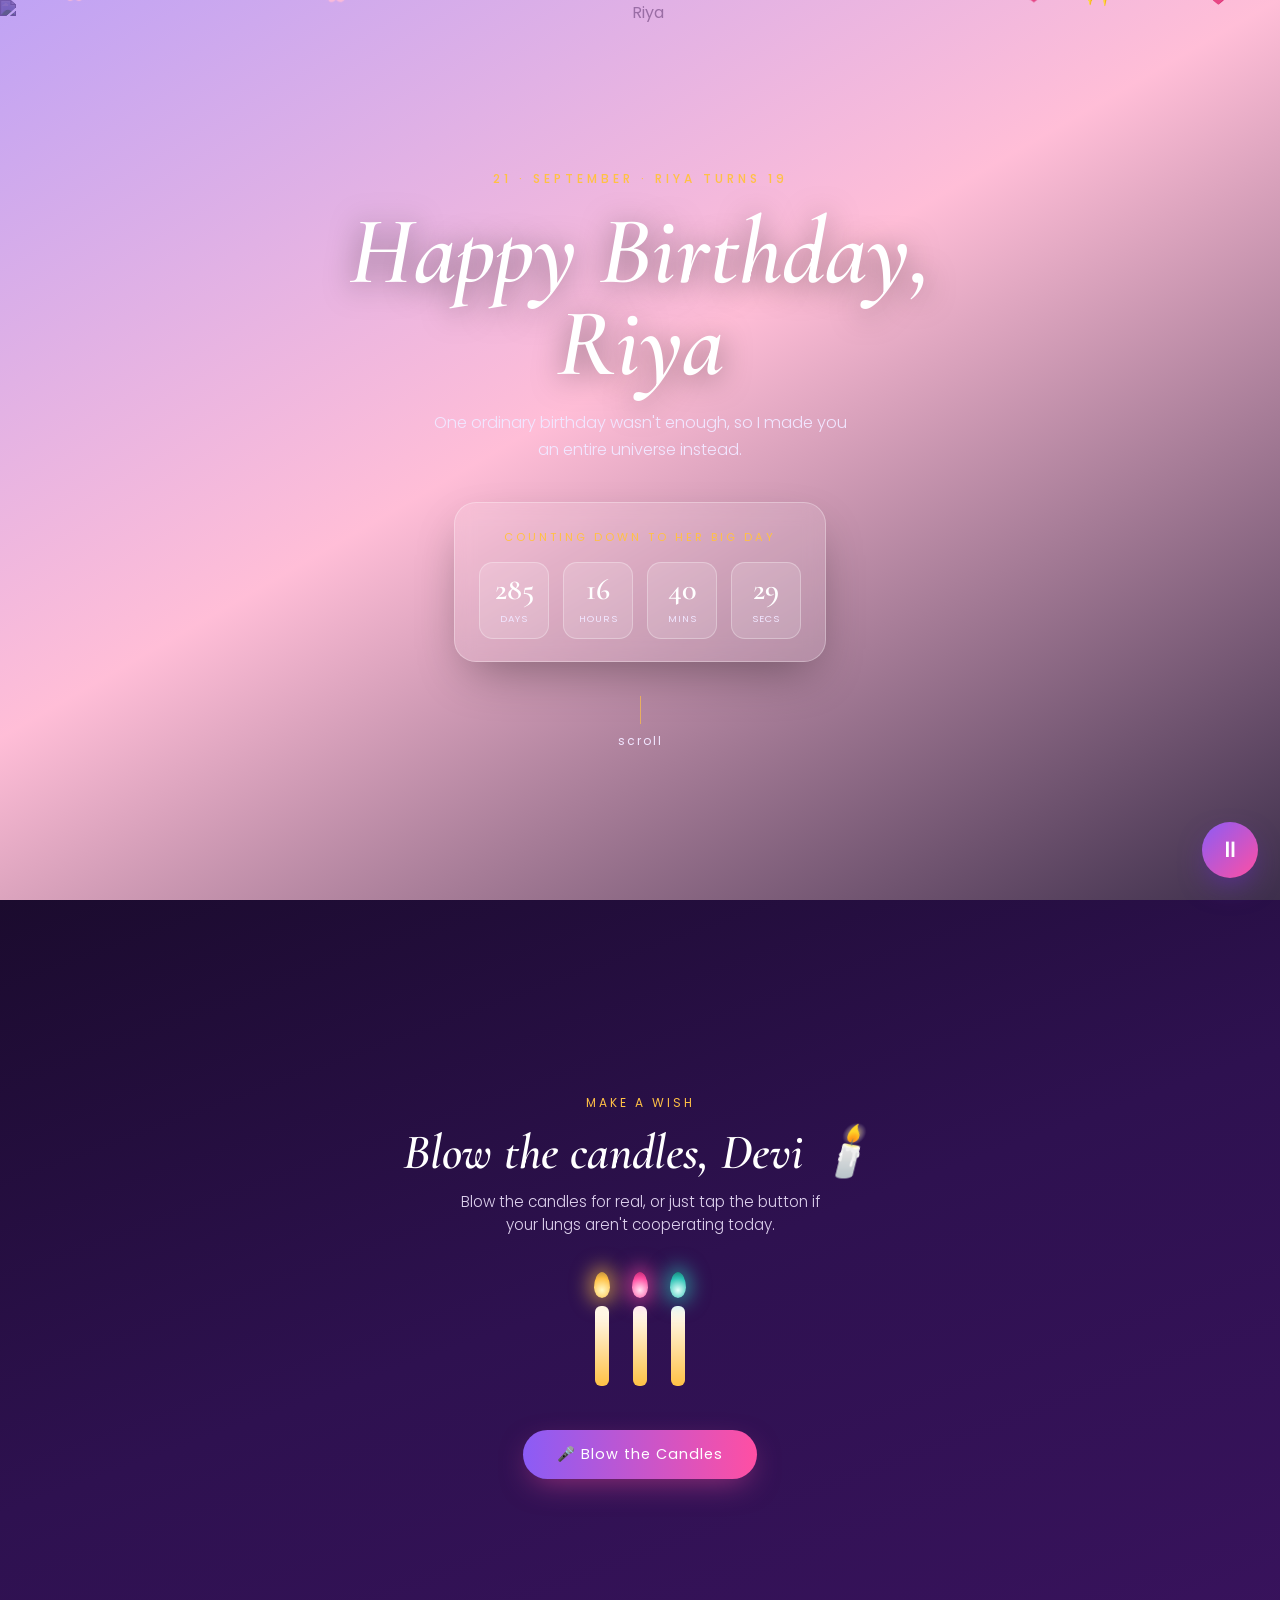
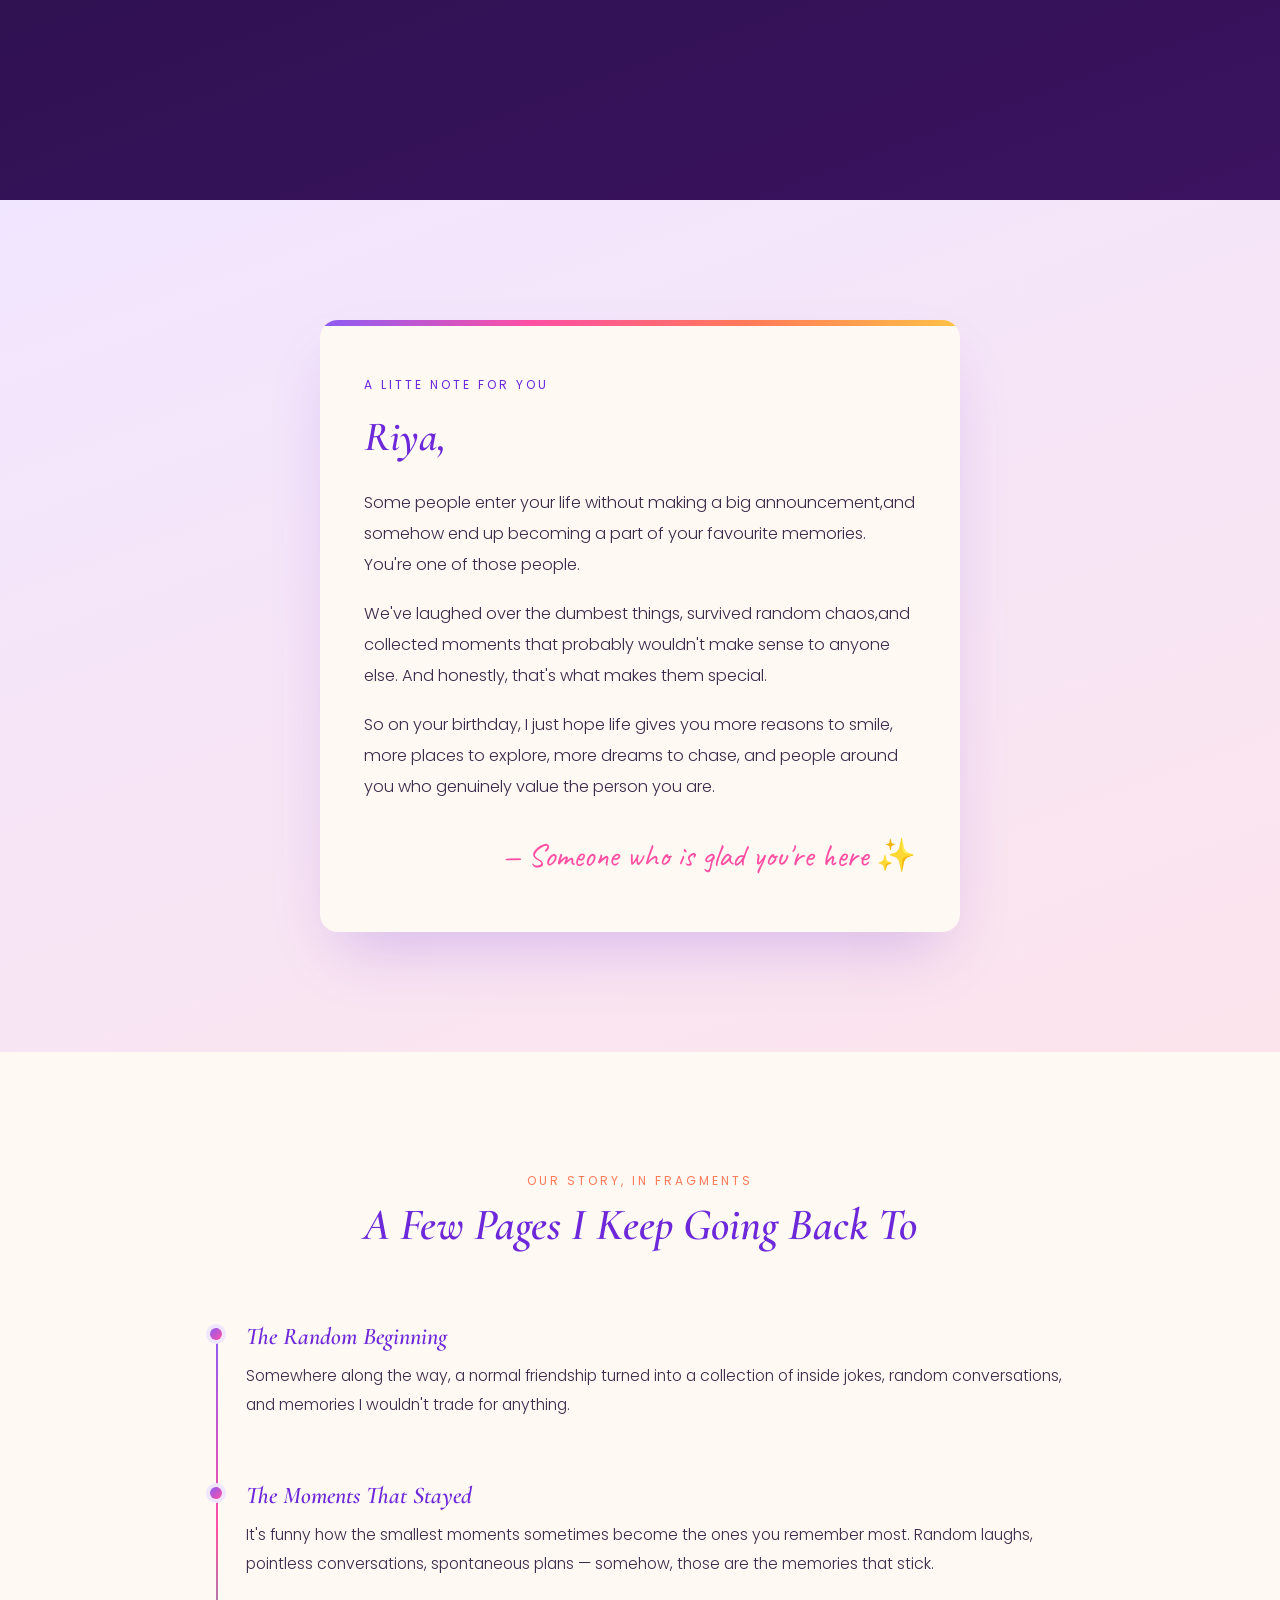
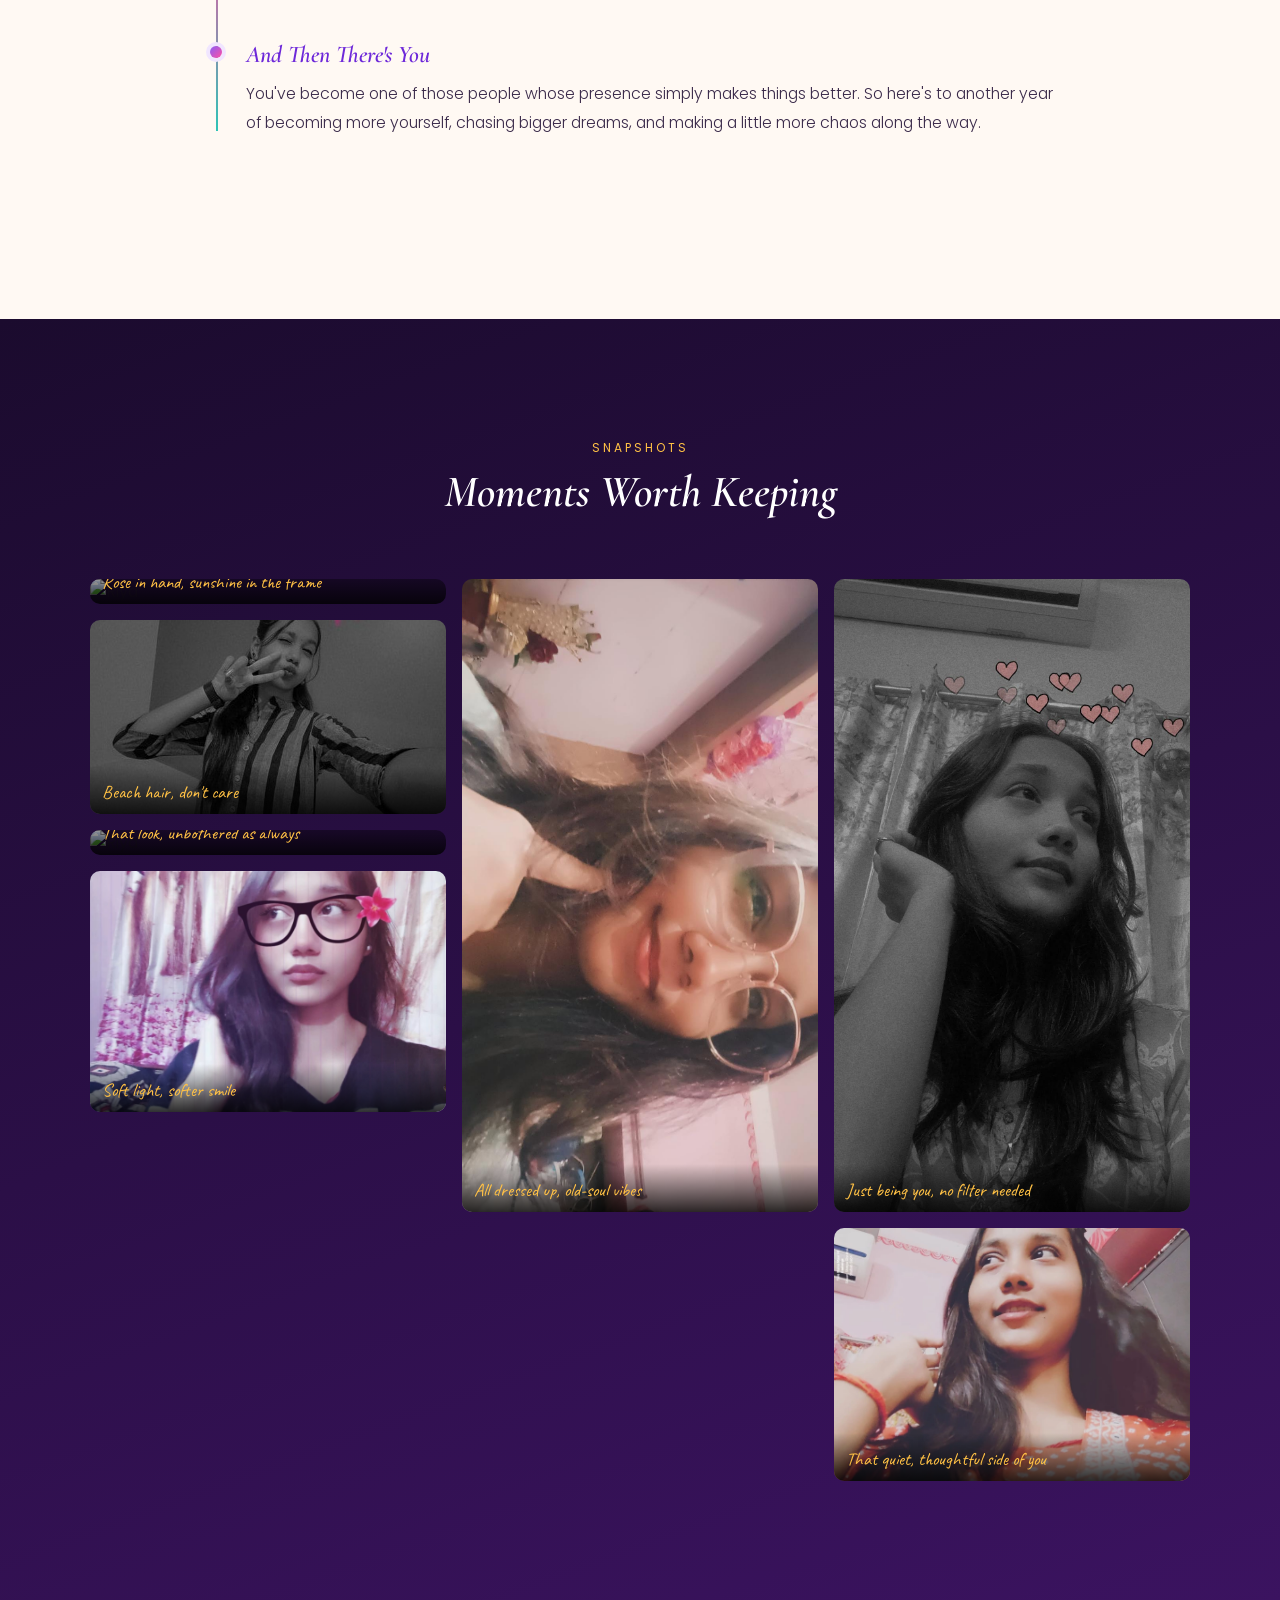
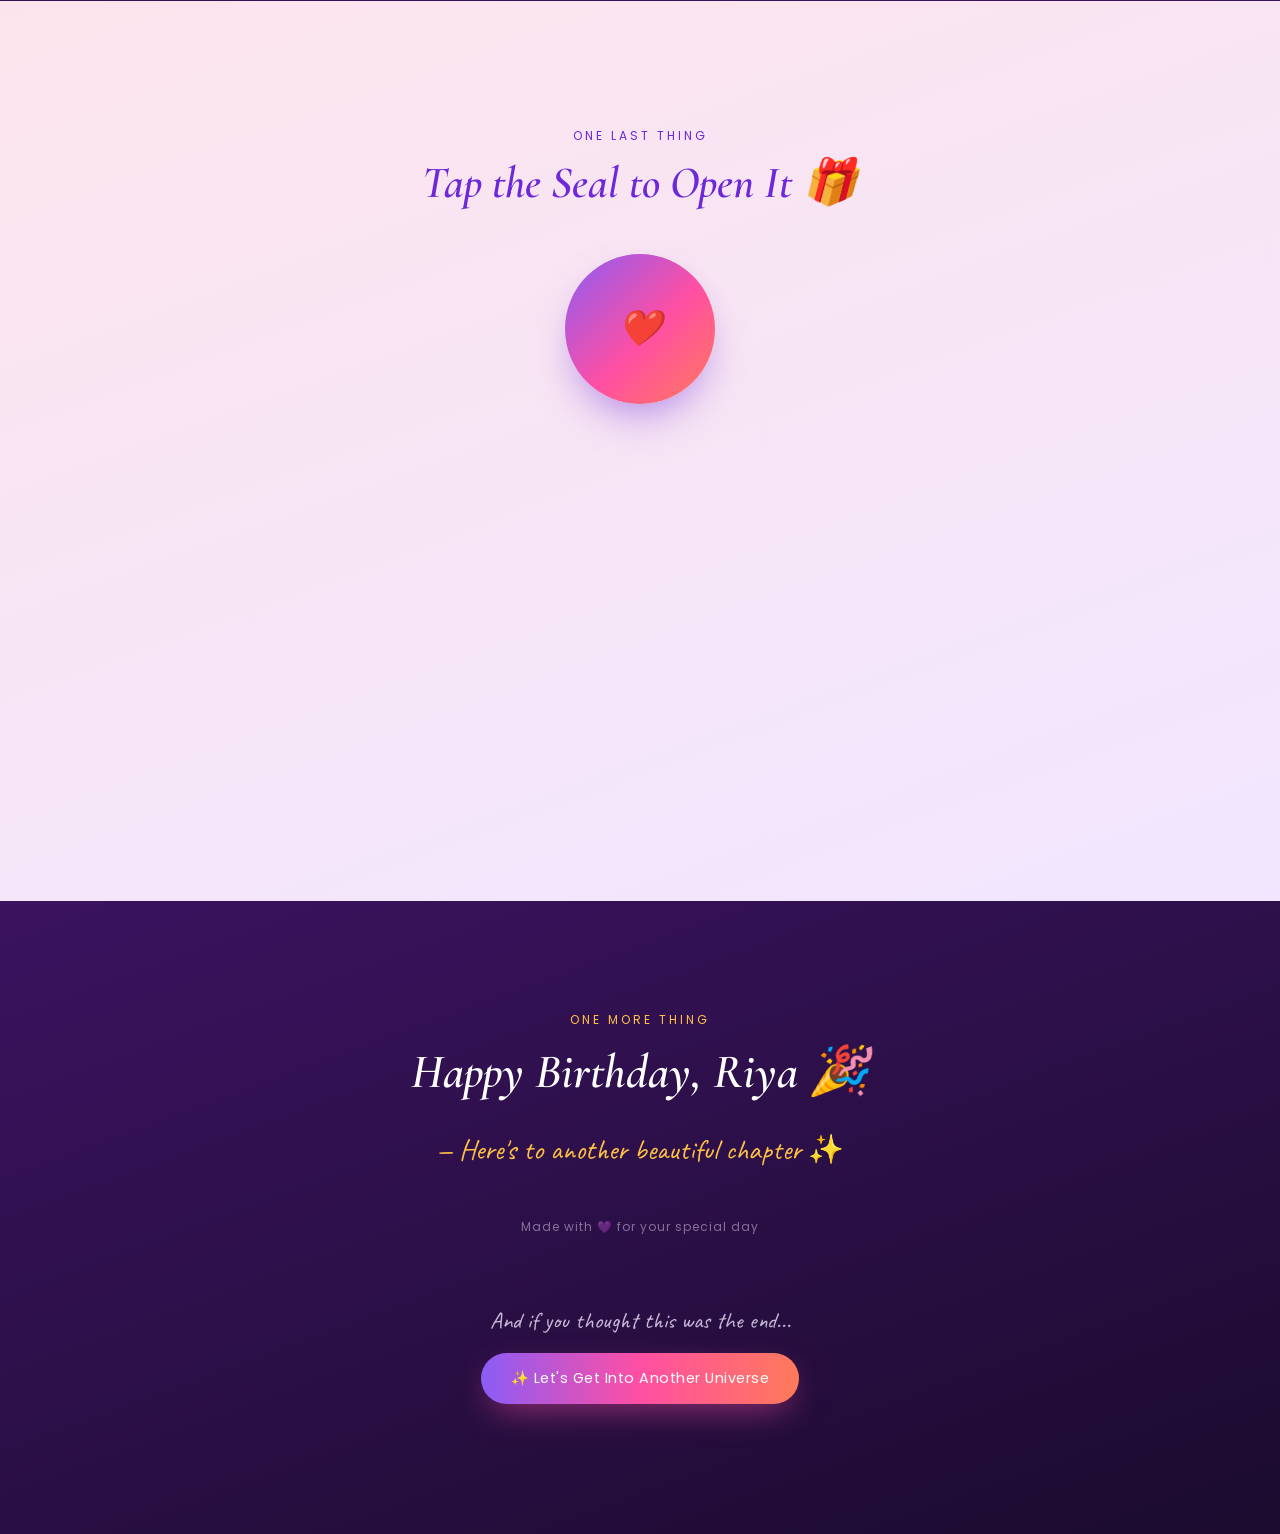
==== index.html @ 801958ef "Add files via upload" ====
<!DOCTYPE html>
<html lang="en">
<head>
<meta charset="UTF-8">
<meta name="viewport" content="width=device-width, initial-scale=1.0">
<title>A little Universe 🕊️</title>
<link rel="preconnect" href="https://fonts.googleapis.com">
<link href="https://fonts.googleapis.com/css2?family=Cormorant+Garamond:ital,wght@0,400;0,600;1,500&family=Caveat:wght@500;600;700&family=Poppins:wght@300;400;500;600&display=swap" rel="stylesheet">
<style>
  :root{
    --night:#1B0B2E;
    --night2:#2E1150;
    --violet:#8B5CF6;
    --violet-deep:#6D28D9;
    --pink:#FF4FA3;
    --coral:#FF7A59;
    --teal:#2EC4B6;
    --gold:#FFC145;
    --cream:#FFF9F3;
    --lavender:#F1E6FF;
    --ink:#241433;
  }
  *{margin:0;padding:0;box-sizing:border-box;}
  html{scroll-behavior:smooth;}
  body{
    background:var(--cream);
    color:var(--ink);
    font-family:'Poppins',sans-serif;
    overflow-x:hidden;
  }
  h1,h2,h3{font-family:'Cormorant Garamond',serif;font-weight:600;}
  .hand{font-family:'Caveat',cursive;}
  section{position:relative;width:100%;}

  .grad-text{
    background:linear-gradient(90deg,var(--violet),var(--pink),var(--coral),var(--gold),var(--teal),var(--violet));
    background-size:300% 100%;-webkit-background-clip:text;background-clip:text;color:transparent;
    animation:gradientShift 6s ease infinite;
  }
  @keyframes gradientShift{0%{background-position:0% 50%}50%{background-position:100% 50%}100%{background-position:0% 50%}}

  .confetti-piece{
    position:absolute;top:-20px;border-radius:2px;pointer-events:none;
    animation:confettiFall linear forwards;z-index:5;
  }
  @keyframes confettiFall{
    0%{transform:translateY(0) rotate(0deg);opacity:1;}
    100%{transform:translateY(110vh) rotate(540deg);opacity:0.9;}
  }
  .petal{
    position:absolute;top:-30px;pointer-events:none;font-size:1.1rem;
    animation:petalFall linear infinite;opacity:0.9;z-index:1;
  }
  @keyframes petalFall{
    0%{transform:translate(0,0) rotate(0deg);}
    50%{transform:translate(24px,50vh) rotate(180deg);}
    100%{transform:translate(-10px,105vh) rotate(360deg);}
  }

  /* ---------- HERO + COUNTDOWN ---------- */
  .hero{
    min-height:100vh;
    display:flex;flex-direction:column;align-items:center;justify-content:center;
    text-align:center;color:#fff;position:relative;overflow:hidden;
    padding:60px 20px 40px;
  }
  .hero img{
    position:absolute;inset:0;width:100%;height:100%;object-fit:cover;
    filter:brightness(0.5) saturate(1.15);
  }
  .hero::after{
    content:'';position:absolute;inset:0;
    background:linear-gradient(150deg, rgba(139,92,246,0.55) 0%, rgba(255,79,163,0.35) 45%, rgba(27,11,46,0.85) 100%);
  }
  .hero-content{position:relative;z-index:2;padding:0 24px;max-width:640px;}
  .hero .eyebrow{
    letter-spacing:4px;font-size:0.75rem;text-transform:uppercase;
    color:var(--gold);margin-bottom:18px;font-weight:500;
  }
  .hero h1{
    font-size:clamp(2.8rem,11vw,6rem);line-height:0.95;font-style:italic;
    text-shadow:0 4px 30px rgba(0,0,0,0.5);
  }
  .hero p.tagline{
    margin-top:20px;font-size:1.02rem;font-weight:300;color:var(--lavender);
    max-width:420px;margin-left:auto;margin-right:auto;line-height:1.7;
  }

  .countdown-card{
    position:relative;z-index:2;margin-top:38px;
    background:rgba(255,255,255,0.12);backdrop-filter:blur(10px);
    border:1px solid rgba(255,255,255,0.3);border-radius:22px;
    padding:26px 24px 22px;
    box-shadow:0 20px 50px -15px rgba(0,0,0,0.4);
  }
  .countdown-card .cd-label{
    font-size:0.7rem;letter-spacing:3px;text-transform:uppercase;color:var(--gold);margin-bottom:16px;
  }
  .countdown-grid{display:flex;gap:14px;justify-content:center;}
  .cd-box{
    background:rgba(255,255,255,0.14);
    border:1px solid rgba(255,255,255,0.3);border-radius:14px;
    width:70px;padding:12px 4px;
  }
  .cd-box span{display:block;font-family:'Cormorant Garamond',serif;font-size:1.9rem;font-weight:600;line-height:1;color:#fff;}
  .cd-box small{display:block;margin-top:6px;font-size:0.6rem;letter-spacing:1px;text-transform:uppercase;color:var(--lavender);}
  .countdown-done{margin-top:8px;font-family:'Caveat',cursive;font-size:1.6rem;display:none;color:var(--gold);}
  .countdown-done.show{display:block;}

  .scroll-cue{
    position:relative;z-index:2;margin-top:34px;color:var(--lavender);font-size:0.75rem;letter-spacing:2px;
    display:flex;flex-direction:column;align-items:center;gap:8px;
    animation:float 2.2s ease-in-out infinite;
  }
  .scroll-cue span{width:1px;height:28px;background:var(--gold);opacity:0.7;}
  @keyframes float{0%,100%{transform:translate(0,0);}50%{transform:translate(0,8px);}}

  /* ---------- CANDLE ---------- */
  .candle-sec{
    min-height:100vh;position:relative;overflow:hidden;
    background:linear-gradient(160deg, var(--night) 0%, var(--night2) 45%, #3B1360 100%);
    display:flex;flex-direction:column;align-items:center;justify-content:center;
    color:var(--lavender);text-align:center;padding:80px 24px;
  }
  .candle-sec .label{letter-spacing:3px;font-size:0.75rem;text-transform:uppercase;color:var(--gold);margin-bottom:10px;}
  .candle-sec h2{font-size:clamp(2.1rem,6vw,3.1rem);font-style:italic;margin-bottom:8px;color:#fff;}
  .candle-sec .sub{font-weight:300;font-size:0.95rem;max-width:380px;opacity:0.9;margin-bottom:14px;}
  .mic-status{
    font-size:0.85rem;color:var(--teal);opacity:0;transition:opacity .4s ease;margin-bottom:36px;
    display:flex;align-items:center;gap:8px;justify-content:center;
  }
  .mic-status.show{opacity:1;}
  .mic-dot{width:8px;height:8px;border-radius:50%;background:var(--teal);box-shadow:0 0 0 0 rgba(46,196,182,0.6);animation:pulseDot 1.4s ease infinite;}
  @keyframes pulseDot{0%{box-shadow:0 0 0 0 rgba(46,196,182,0.6);}70%{box-shadow:0 0 0 10px rgba(46,196,182,0);}100%{box-shadow:0 0 0 0 rgba(46,196,182,0);}}
  .cake{display:flex;gap:24px;margin-bottom:44px;}
  .candle{position:relative;width:14px;height:80px;background:linear-gradient(180deg,#fff,var(--gold));border-radius:6px;}
  .flame{
    position:absolute;top:-34px;left:50%;transform:translateX(-50%);
    width:16px;height:26px;border-radius:50% 50% 50% 50% / 60% 60% 40% 40%;
    background:radial-gradient(circle at 50% 70%, #fff9c4, var(--gold) 60%, #B8873D 100%);
    box-shadow:0 0 18px 6px rgba(255,193,69,0.55);
    transform-origin:bottom center;
    animation:flicker 1.3s ease-in-out infinite alternate;
    transition:opacity .5s ease, transform .5s ease;
  }
  #f2{background:radial-gradient(circle at 50% 70%, #ffe3f2, var(--pink) 60%, #B8236E 100%);box-shadow:0 0 18px 6px rgba(255,79,163,0.55);}
  #f3{background:radial-gradient(circle at 50% 70%, #e3fffa, var(--teal) 60%, #167A70 100%);box-shadow:0 0 18px 6px rgba(46,196,182,0.55);}
  @keyframes flicker{
    0%{transform:translateX(-50%) rotate(-3deg) scale(1);}
    50%{transform:translateX(-50%) rotate(2deg) scale(1.05);}
    100%{transform:translateX(-50%) rotate(-2deg) scale(0.97);}
  }
  .flame.out{opacity:0;transform:translateX(-50%) scale(0.3);}
  .blow-btn{
    background:linear-gradient(90deg,var(--violet),var(--pink));border:none;color:#fff;
    padding:14px 34px;border-radius:40px;font-family:'Poppins',sans-serif;
    font-size:0.9rem;letter-spacing:1px;cursor:pointer;transition:all .3s ease;
    box-shadow:0 10px 30px -8px rgba(255,79,163,0.5);
  }
  .blow-btn:hover{transform:translateY(-2px);box-shadow:0 14px 34px -8px rgba(255,79,163,0.65);}
  .wish-msg{margin-top:26px;font-family:'Caveat',cursive;font-size:1.6rem;color:var(--gold);min-height:34px;opacity:0;transition:opacity .8s ease;}
  .wish-msg.show{opacity:1;}
  .sparks{margin-top:6px;font-size:1.3rem;opacity:0;transition:opacity 1s ease;}
  .sparks.show{opacity:1;}

  .wish-form{
    margin-top:30px;max-width:360px;width:100%;
    opacity:0;max-height:0;overflow:hidden;transition:opacity .5s ease;
  }
  .wish-form.show{opacity:1;max-height:400px;margin-top:30px;}
  .wish-form-label{font-family:'Caveat',cursive;font-size:1.4rem;color:var(--gold);margin-bottom:14px;}
  .wish-form textarea{
    width:100%;min-height:90px;border-radius:14px;border:1px solid rgba(255,255,255,0.3);
    background:rgba(255,255,255,0.1);color:#fff;padding:14px 16px;font-family:'Poppins',sans-serif;
    font-size:0.92rem;resize:none;margin-bottom:18px;outline:none;
  }
  .wish-form textarea::placeholder{color:rgba(241,230,255,0.55);}
  .wish-form textarea:focus{border-color:var(--pink);}

  /* ---------- LETTER ---------- */
  .letter-sec{
    background:linear-gradient(160deg,var(--lavender) 0%,#FCE4EC 100%);
    padding:120px 20px;display:flex;justify-content:center;
  }
  .letter-card{
    max-width:640px;width:100%;background:var(--cream);
    padding:56px 44px;border-radius:18px;
    box-shadow:0 30px 60px -20px rgba(109,40,217,0.25);
    position:relative;overflow:hidden;
  }
  .letter-card::before{
    content:'';position:absolute;top:0;left:0;right:0;height:6px;
    background:linear-gradient(90deg,var(--violet),var(--pink),var(--coral),var(--gold));
  }
  .letter-eyebrow{font-size:0.75rem;letter-spacing:3px;text-transform:uppercase;color:var(--violet-deep);margin-bottom:18px;}
  .letter-card h2{font-size:clamp(1.9rem,4vw,2.6rem);font-style:italic;color:var(--violet-deep);margin-bottom:26px;}
  .letter-card p{font-size:1.02rem;line-height:1.9;color:#3a2a4a;margin-bottom:18px;font-weight:300;}
  .letter-sign{
    margin-top:32px;text-align:right;font-family:'Caveat',cursive;
    font-size:2rem;color:var(--pink);
  }

  /* ---------- STORY / TIMELINE ---------- */
  .story-sec{padding:120px 20px;max-width:900px;margin:0 auto;background:var(--cream);}
  .story-header{text-align:center;margin-bottom:70px;}
  .story-header .label{letter-spacing:3px;font-size:0.75rem;text-transform:uppercase;color:var(--coral);}
  .story-header h2{font-size:clamp(2rem,5vw,2.8rem);font-style:italic;color:var(--violet-deep);margin-top:8px;}
  .thread{position:relative;padding-left:36px;}
  .thread::before{
    content:'';position:absolute;left:6px;top:6px;bottom:6px;width:2px;
    background:linear-gradient(180deg,var(--violet),var(--pink),var(--teal));
  }
  .thread-item{position:relative;margin-bottom:62px;}
  .thread-item::before{
    content:'';position:absolute;left:-36px;top:6px;width:12px;height:12px;
    border-radius:50%;background:linear-gradient(135deg,var(--violet),var(--pink));box-shadow:0 0 0 4px var(--lavender);
  }
  .thread-item h3{font-style:italic;font-size:1.5rem;color:var(--violet-deep);margin-bottom:10px;}
  .thread-item p{font-weight:300;line-height:1.85;color:#3a2a4a;font-size:0.98rem;}

  /* ---------- GALLERY ---------- */
  .gallery-sec{background:linear-gradient(160deg,var(--night) 0%,#3B1360 100%);padding:120px 20px;}
  .gallery-header{text-align:center;margin-bottom:60px;color:var(--lavender);}
  .gallery-header .label{letter-spacing:3px;font-size:0.75rem;text-transform:uppercase;color:var(--gold);}
  .gallery-header h2{font-size:clamp(2rem,5vw,2.8rem);font-style:italic;margin-top:8px;color:#fff;}
  .gallery-grid{
    max-width:1100px;margin:0 auto;
    columns:3 260px;column-gap:16px;
  }
  .gallery-grid figure{
    break-inside:avoid;margin-bottom:16px;border-radius:10px;overflow:hidden;
    position:relative;
  }
  .gallery-grid img{width:100%;display:block;transition:transform .5s ease;}
  .gallery-grid figure:hover img{transform:scale(1.05);}
  .gallery-grid figcaption{
    position:absolute;bottom:0;left:0;right:0;padding:14px 12px 10px;
    background:linear-gradient(0deg,rgba(0,0,0,0.8),transparent);
    color:var(--gold);font-family:'Caveat',cursive;font-size:1.15rem;
  }
  @media (max-width:640px){.gallery-grid{columns:2 160px;}}

  /* ---------- GIFT ---------- */
  .gift-sec{
    min-height:100vh;background:linear-gradient(160deg,#FCE4EC 0%,var(--lavender) 100%);
    display:flex;flex-direction:column;align-items:center;justify-content:center;
    text-align:center;padding:100px 24px;
  }
  .gift-sec .label{letter-spacing:3px;font-size:0.75rem;text-transform:uppercase;color:var(--violet-deep);}
  .gift-sec h2{font-size:clamp(2rem,5vw,2.8rem);font-style:italic;color:var(--violet-deep);margin:10px 0 44px;}
  .seal-wrap{cursor:pointer;position:relative;width:150px;height:150px;}
  .seal{
    width:100%;height:100%;border-radius:50%;
    background:linear-gradient(135deg,var(--violet),var(--pink) 55%,var(--coral) 100%);
    display:flex;align-items:center;justify-content:center;
    box-shadow:0 20px 40px -12px rgba(109,40,217,0.5);
    transition:transform .4s ease;
  }
  .seal-wrap:hover .seal{transform:scale(1.05) rotate(-3deg);}
  .seal span{font-family:'Cormorant Garamond',serif;font-style:italic;color:#fff;font-size:2.2rem;}
  .seal-wrap.cracked .seal{animation:crack .5s ease forwards;}
  @keyframes crack{
    0%{transform:scale(1);}
    40%{transform:scale(1.15) rotate(6deg);}
    100%{transform:scale(0);opacity:0;}
  }
  .gift-note{
    max-width:520px;margin-top:8px;background:var(--cream);border-radius:14px;
    padding:38px 34px;box-shadow:0 20px 50px -18px rgba(109,40,217,0.3);
    opacity:0;transform:translateY(16px);transition:all .7s ease;
    font-weight:300;line-height:1.9;color:#3a2a4a;
  }
  .gift-note.show{opacity:1;transform:translateY(0);}
  .gift-note .hindi-line{margin-top:18px;font-family:'Caveat',cursive;font-size:1.4rem;color:var(--pink);}

  /* ---------- CLOSING ---------- */
  .closing-sec{
    background:linear-gradient(160deg,#3B1360 0%,var(--night) 100%);color:var(--lavender);text-align:center;
    padding:110px 24px 130px;
  }
  .closing-sec .label{letter-spacing:3px;font-size:0.75rem;text-transform:uppercase;color:var(--gold);}
  .closing-sec h2{font-size:clamp(2rem,6vw,3rem);font-style:italic;margin:14px 0 30px;color:#fff;}
  .final-sign{font-family:'Caveat',cursive;font-size:1.8rem;color:var(--gold);margin-top:10px;}
  .made-with{margin-top:50px;font-size:0.75rem;opacity:0.45;letter-spacing:1px;}

  /* ---------- FLOATING MUSIC TOGGLE ---------- */
  .music-toggle{
    position:fixed;bottom:22px;right:22px;z-index:100;
    width:56px;height:56px;border-radius:50%;
    background:linear-gradient(135deg,var(--violet),var(--pink));
    border:none;cursor:pointer;display:flex;align-items:center;justify-content:center;
    box-shadow:0 12px 30px -8px rgba(109,40,217,0.6);
    transition:transform .3s ease;
  }
  .music-toggle:hover{transform:scale(1.08);}
  .music-toggle .icon{font-size:1.4rem;color:#fff;line-height:1;}
  .music-toggle.playing{animation:musicPulse 1.8s ease infinite;}
  @keyframes musicPulse{
    0%{box-shadow:0 12px 30px -8px rgba(109,40,217,0.6), 0 0 0 0 rgba(255,79,163,0.5);}
    70%{box-shadow:0 12px 30px -8px rgba(109,40,217,0.6), 0 0 0 14px rgba(255,79,163,0);}
    100%{box-shadow:0 12px 30px -8px rgba(109,40,217,0.6), 0 0 0 0 rgba(255,79,163,0);}
  }
   /* ---------- NEXT UNIVERSE ---------- */
.next-universe{
  margin-top:70px;
  display:flex;
  flex-direction:column;
  align-items:center;
  gap:18px;
}

.next-universe p{
  font-family:'Caveat',cursive;
  font-size:1.45rem;
  color:var(--lavender);
  opacity:0.8;
}

.universe-btn{
  display:inline-block;
  text-decoration:none;
  color:#fff;
  padding:15px 30px;
  border-radius:50px;
  font-size:0.9rem;
  letter-spacing:0.5px;
  background:linear-gradient(90deg,var(--violet),var(--pink),var(--coral));
  box-shadow:0 12px 35px -10px rgba(255,79,163,0.6);
  transition:all .35s ease;
}

.universe-btn:hover{
  transform:translateY(-4px) scale(1.03);
  box-shadow:0 18px 40px -10px rgba(255,79,163,0.8);
}
   
</style>
</head>
<body>

<!-- HERO + COUNTDOWN -->
<section class="hero">
  <img src="photo1.PNG" alt="Riya">
  <div class="hero-content">
    <div class="eyebrow">21 · September · Riya Turns 19</div>
    <h1>Happy Birthday,<br>Riya</h1>
    <p class="tagline">One ordinary birthday wasn't enough, so I made you an entire universe instead.</p>
  </div>

  <div class="countdown-card">
    <div class="cd-label">Counting Down To Her Big Day</div>
    <div class="countdown-grid">
      <div class="cd-box"><span id="cdDays">00</span><small>Days</small></div>
      <div class="cd-box"><span id="cdHours">00</span><small>Hours</small></div>
      <div class="cd-box"><span id="cdMins">00</span><small>Mins</small></div>
      <div class="cd-box"><span id="cdSecs">00</span><small>Secs</small></div>
    </div>
    <div class="countdown-done" id="countdownDone">It's here — happy birthday, Riya! 🎉🎂</div>
  </div>

  <div class="scroll-cue"><span></span>scroll</div>
  <div id="heroPetals"></div>
</section>

<!-- CANDLE -->
<section class="candle-sec">
  <div class="label">Make a wish</div>
  <h2>Blow the candles, Devi 🕯️</h2>
  <p class="sub">Blow the candles for real, or just tap the button if your lungs aren't cooperating today.</p>
  <div class="mic-status" id="micStatus"><span class="mic-dot"></span> Listening... blow now</div>
  <div class="cake">
    <div class="candle"><div class="flame" id="f1"></div></div>
    <div class="candle"><div class="flame" id="f2"></div></div>
    <div class="candle"><div class="flame" id="f3"></div></div>
  </div>
  <button class="blow-btn" id="blowBtn">🎤 Blow the Candles</button>

  <div class="wish-form" id="wishForm">
    <p class="wish-form-label">Make a wish — write it down 🕊️</p>
    <textarea id="wishInput" placeholder="Yahan apna wish likho..." maxlength="200"></textarea>
    <button class="blow-btn send-btn" id="sendWishBtn">🌠 Send it to the Universe</button>
  </div>

  <div class="wish-msg" id="wishMsg">Wish sent to the universe 🌠</div>
  <div class="sparks" id="sparks">💗 ✨ 🎈 ✨ 💫</div>
</section>

<!-- LETTER -->
<section class="letter-sec">
  <div class="letter-card">
    <div class="letter-eyebrow">A litte Note for you</div>
    <h2>Riya,</h2>
    <p>Some people enter your life without making a big announcement,and somehow end up becoming a part of your favourite memories. You're one of those people.</p>
    <p>We've laughed over the dumbest things, survived random chaos,and collected moments that probably wouldn't make sense to anyone else. And honestly, that's what makes them special.</p>
    <p>So on your birthday, I just hope life gives you more reasons to smile, more places to explore, more dreams to chase, and people around you who genuinely value the person you are.</p>
    <div class="letter-sign">— Someone who is glad you're here ✨</div>
  </div>
</section>

<!-- STORY -->
<section class="story-sec">
  <div class="story-header">
    <div class="label">Our Story, In Fragments</div>
    <h2>A Few Pages I Keep Going Back To</h2>
  </div>
  <div class="thread">
    <div class="thread-item">
      <h3>The Random Beginning</h3>
        <p>Somewhere along the way, a normal friendship turned into a collection of inside jokes, random conversations, and memories I wouldn't trade for anything.</p>
    </div>
    <div class="thread-item">
      <h3>The Moments That Stayed</h3>
        <p>It's funny how the smallest moments sometimes become the ones you remember most. Random laughs, pointless conversations, spontaneous plans — somehow, those are the memories that stick. </p>
    </div>
    <div class="thread-item">
      <h3>And Then There's You</h3>
        <p>You've become one of those people whose presence simply makes things better. So here's to another year of becoming more yourself, chasing bigger dreams, and making a little more chaos along the way.</p>
    </div>
  </div>
</section>

<!-- GALLERY -->
<section class="gallery-sec">
  <div class="gallery-header">
    <div class="label">Snapshots</div>
    <h2>Moments Worth Keeping</h2>
  </div>
  <div class="gallery-grid">
    <figure><img src="photo1.PNG" alt="Riya"><figcaption>Rose in hand, sunshine in the frame</figcaption></figure>
    <figure><img src="photo2.jpg" alt="Riya"><figcaption>Beach hair, don't care</figcaption></figure>
    <figure><img src="photo3.PNG" alt="Riya"><figcaption>That look, unbothered as always</figcaption></figure>
    <figure><img src="photo4.jpeg" alt="Riya"><figcaption>Soft light, softer smile</figcaption></figure>
    <figure><img src="photo5.jpg" alt="Riya"><figcaption>All dressed up, old-soul vibes</figcaption></figure>
    <figure><img src="photo6.jpeg" alt="Riya"><figcaption>Just being you, no filter needed</figcaption></figure>
    <figure><img src="photo7.jpeg" alt="Riya"><figcaption>That quiet, thoughtful side of you</figcaption></figure>
  </div>
</section>

<!-- GIFT -->
<section class="gift-sec">
  <div class="label">One Last Thing</div>
  <h2>Tap the Seal to Open It 🎁</h2>
  <div class="seal-wrap" id="sealWrap">
    <div class="seal"><span>❤️</span></div>
  </div>
  <div class="gift-note" id="giftNote">

  <p>
    You probably expected a normal birthday wish.
    Unfortunately, you know me too well — normal was never the plan. 😭
  </p>

  <p style="margin-top:14px;">
    So here's a tiny reminder that you're genuinely appreciated.
    Keep laughing, keep dreaming, keep being unapologetically yourself,
    and don't let life make you any less you.
  </p>

  <div class="hindi-line">
    Bas aise hi rehna — thodi pagal, thodi iconic. ✨
  </div>

</div>
</section>

<!-- CLOSING -->
<section class="closing-sec">
  <div class="label">One More Thing</div>
 <h2>Happy Birthday, Riya 🎉</h2>

<div class="final-sign">
  — Here's to another beautiful chapter ✨
</div>

<div class="made-with">
  Made with 💜 for your special day
</div>
<div class="next-universe">
  <p>And if you thought this was the end...</p>
  <a href="index2.html" class="universe-btn">
    ✨ Let's Get Into Another Universe
  </a>
</div>

</section>

<audio id="bgSong" loop playsinline style="display:none;">
  <source src="song5.mp3" type="audio/mpeg">
</audio>
<button class="music-toggle" id="musicToggle" aria-label="Play or pause song">
  <span class="icon" id="musicIcon">🎵</span>
</button>

<script>
  // ---------- Confetti burst ----------
  const confettiColors = ['#8B5CF6','#FF4FA3','#FF7A59','#FFC145','#2EC4B6'];
  function burstConfetti(container, count = 60){
    for(let i=0;i<count;i++){
      const piece = document.createElement('div');
      piece.className = 'confetti-piece';
      const size = 6 + Math.random()*6;
      piece.style.width = size + 'px';
      piece.style.height = (size*0.4) + 'px';
      piece.style.left = Math.random()*100 + '%';
      piece.style.background = confettiColors[Math.floor(Math.random()*confettiColors.length)];
      piece.style.animationDuration = (2 + Math.random()*1.8) + 's';
      piece.style.animationDelay = (Math.random()*0.4) + 's';
      container.appendChild(piece);
      setTimeout(()=>piece.remove(), 4200);
    }
  }

  // ---------- Ambient petals in hero ----------
  const petalEmojis = ['🌸','✨','💗','🎈'];
  const heroPetals = document.getElementById('heroPetals');
  if(heroPetals){
    for(let i=0;i<16;i++){
      const p = document.createElement('span');
      p.className = 'petal';
      p.textContent = petalEmojis[Math.floor(Math.random()*petalEmojis.length)];
      p.style.left = Math.random()*100 + '%';
      p.style.animationDuration = (6 + Math.random()*6) + 's';
      p.style.animationDelay = (Math.random()*6) + 's';
      p.style.fontSize = (0.9 + Math.random()*0.9) + 'rem';
      heroPetals.appendChild(p);
    }
  }

  // ---------- Countdown: uses the visitor's own device clock, recalculated every second ----------
  const cdDays = document.getElementById('cdDays');
  const cdHours = document.getElementById('cdHours');
  const cdMins = document.getElementById('cdMins');
  const cdSecs = document.getElementById('cdSecs');
  const countdownDone = document.getElementById('countdownDone');
  const countdownGrid = document.querySelector('.countdown-grid');

  function pad(n){ return String(n).padStart(2,'0'); }

  // Decide: are we before her birthday this year, ON her birthday (all day), or after it (counting to next year)?
  function getCountdownPhase(now){
    const year = now.getFullYear();
    const startOfBday = new Date(year, 7, 18, 0, 0, 0, 0);   // 18 aug, local midnight
    const startOfNextDay = new Date(year, 7, 19, 0, 0, 0, 0); // 19 aug, local midnight

    if(now < startOfBday){
      return { phase:'before', target: startOfBday };
    }
    if(now >= startOfBday && now < startOfNextDay){
      return { phase:'today' };
    }
    // already past this year's birthday -> fresh countdown to next year's
    const nextBday = new Date(year + 1, 8, 18, 0, 0, 0, 0);
    return { phase:'before', target: nextBday };
  }

  function updateCountdown(){
    const now = new Date();
    const { phase, target } = getCountdownPhase(now);

    if(phase === 'today'){
      countdownGrid.style.display = 'flex';
      cdDays.textContent = '00'; cdHours.textContent = '00';
      cdMins.textContent = '00'; cdSecs.textContent = '00';
      countdownDone.classList.add('show');
      return;
    }

    countdownDone.classList.remove('show');
    countdownGrid.style.display = 'flex';
    const diff = target - now;
    const d = Math.floor(diff / (1000*60*60*24));
    const h = Math.floor((diff / (1000*60*60)) % 24);
    const m = Math.floor((diff / (1000*60)) % 60);
    const s = Math.floor((diff / 1000) % 60);
    cdDays.textContent = pad(d);
    cdHours.textContent = pad(h);
    cdMins.textContent = pad(m);
    cdSecs.textContent = pad(s);
  }
  updateCountdown();
  setInterval(updateCountdown, 1000);

  // ---------- Floating music toggle (play/pause only, no visible player) ----------
  const bgSong = document.getElementById('bgSong');
  const musicToggle = document.getElementById('musicToggle');
  const musicIcon = document.getElementById('musicIcon');

  function setPlayingUI(isPlaying){
    musicIcon.textContent = isPlaying ? '⏸' : '🎵';
    musicToggle.classList.toggle('playing', isPlaying);
  }
  musicToggle.addEventListener('click', () => {
    if(bgSong.paused){
      bgSong.play().catch(()=>{});
    }else{
      bgSong.pause();
    }
  });
  bgSong.addEventListener('play', ()=>setPlayingUI(true));
  bgSong.addEventListener('pause', ()=>setPlayingUI(false));

  function attemptAutoplay(){
    const p = bgSong.play();
    if(p !== undefined){ p.catch(()=>{ /* autoplay blocked until user taps */ }); }
  }
  window.addEventListener('load', attemptAutoplay);
  ['click','touchstart','scroll','keydown'].forEach(evt=>{
    document.addEventListener(evt, function unlockAudio(){ attemptAutoplay(); }, { once:true, passive:true });
  });

  // ---------- Candle blow logic: real mic-based blow detection ----------
  const flames = [document.getElementById('f1'), document.getElementById('f2'), document.getElementById('f3')];
  const wishMsg = document.getElementById('wishMsg');
  const sparks = document.getElementById('sparks');
  const blowBtn = document.getElementById('blowBtn');
  const micStatus = document.getElementById('micStatus');
  const wishForm = document.getElementById('wishForm');
  const wishInput = document.getElementById('wishInput');
  const sendWishBtn = document.getElementById('sendWishBtn');
  let litCount = flames.length;
  let blownOut = false;

  function extinguishOne(){
    if(litCount <= 0) return;
    litCount -= 1;
    flames[litCount].classList.add('out');
    if(litCount === 0){
      finishWish();
    }
  }

  function finishWish(){
    if(blownOut) return;
    blownOut = true;
    blowBtn.style.display = 'none';
    micStatus.classList.remove('show');
    setTimeout(()=>{
      wishForm.classList.add('show');
      wishInput.focus();
    }, 400);
  }

  sendWishBtn.addEventListener('click', () => {
    wishForm.classList.remove('show');
    wishMsg.classList.add('show');
    sparks.classList.add('show');
    burstConfetti(document.querySelector('.candle-sec'), 80);
  });

  blowBtn.addEventListener('click', () => {
    while(litCount > 0){ extinguishOne(); }
  });

  let micStarted = false;
  async function startMicListening(){
    if(micStarted) return;
    micStarted = true;
    try{
      const stream = await navigator.mediaDevices.getUserMedia({
        audio: {
          echoCancellation:false,
          noiseSuppression:false,
          autoGainControl:false
        }
      });
      const ctx = new (window.AudioContext || window.webkitAudioContext)();
      if(ctx.state === 'suspended'){ ctx.resume().catch(()=>{}); }
      const source = ctx.createMediaStreamSource(stream);
      const analyser = ctx.createAnalyser();
      analyser.fftSize = 1024;
      source.connect(analyser);
      const data = new Uint8Array(analyser.fftSize);
      micStatus.classList.add('show');

      let blowStreak = 0;
      const BLOW_THRESHOLD = 0.16;       // ignores normal talking/background noise
      const FRAMES_NEEDED = 22;          // ~0.35s of continuous blowing, not a quick spike

      function check(){
        if(blownOut){ stream.getTracks().forEach(t=>t.stop()); ctx.close(); return; }
        analyser.getByteTimeDomainData(data);
        // RMS of the raw waveform — catches sustained breath/blow noise regardless of pitch
        let sumSquares = 0;
        for(let i=0;i<data.length;i++){
          const v = (data[i]-128)/128;
          sumSquares += v*v;
        }
        const rms = Math.sqrt(sumSquares/data.length);

        if(rms > BLOW_THRESHOLD){
          blowStreak++;
          if(blowStreak >= FRAMES_NEEDED){
            extinguishOne();
            blowStreak = 0;
          }
        }else{
          blowStreak = 0; // any gap resets it — talking has natural pauses, a real blow doesn't
        }
        requestAnimationFrame(check);
      }
      check();
    }catch(e){ /* mic denied/unavailable — tap button remains as fallback */ }
  }

  // Ask for mic only once the candle section is actually in view
  const candleSec = document.querySelector('.candle-sec');
  const observer = new IntersectionObserver((entries)=>{
    entries.forEach(entry=>{
      if(entry.isIntersecting){
        startMicListening();
      }
    });
  }, { threshold: 0.4 });
  observer.observe(candleSec);

  // ---------- Gift seal reveal ----------
  const sealWrap = document.getElementById('sealWrap');
  const giftNote = document.getElementById('giftNote');
  sealWrap.addEventListener('click', () => {
    sealWrap.classList.add('cracked');
    burstConfetti(document.querySelector('.gift-sec'), 80);
    setTimeout(()=> giftNote.classList.add('show'), 300);
  });
</script>

</body>
</html>
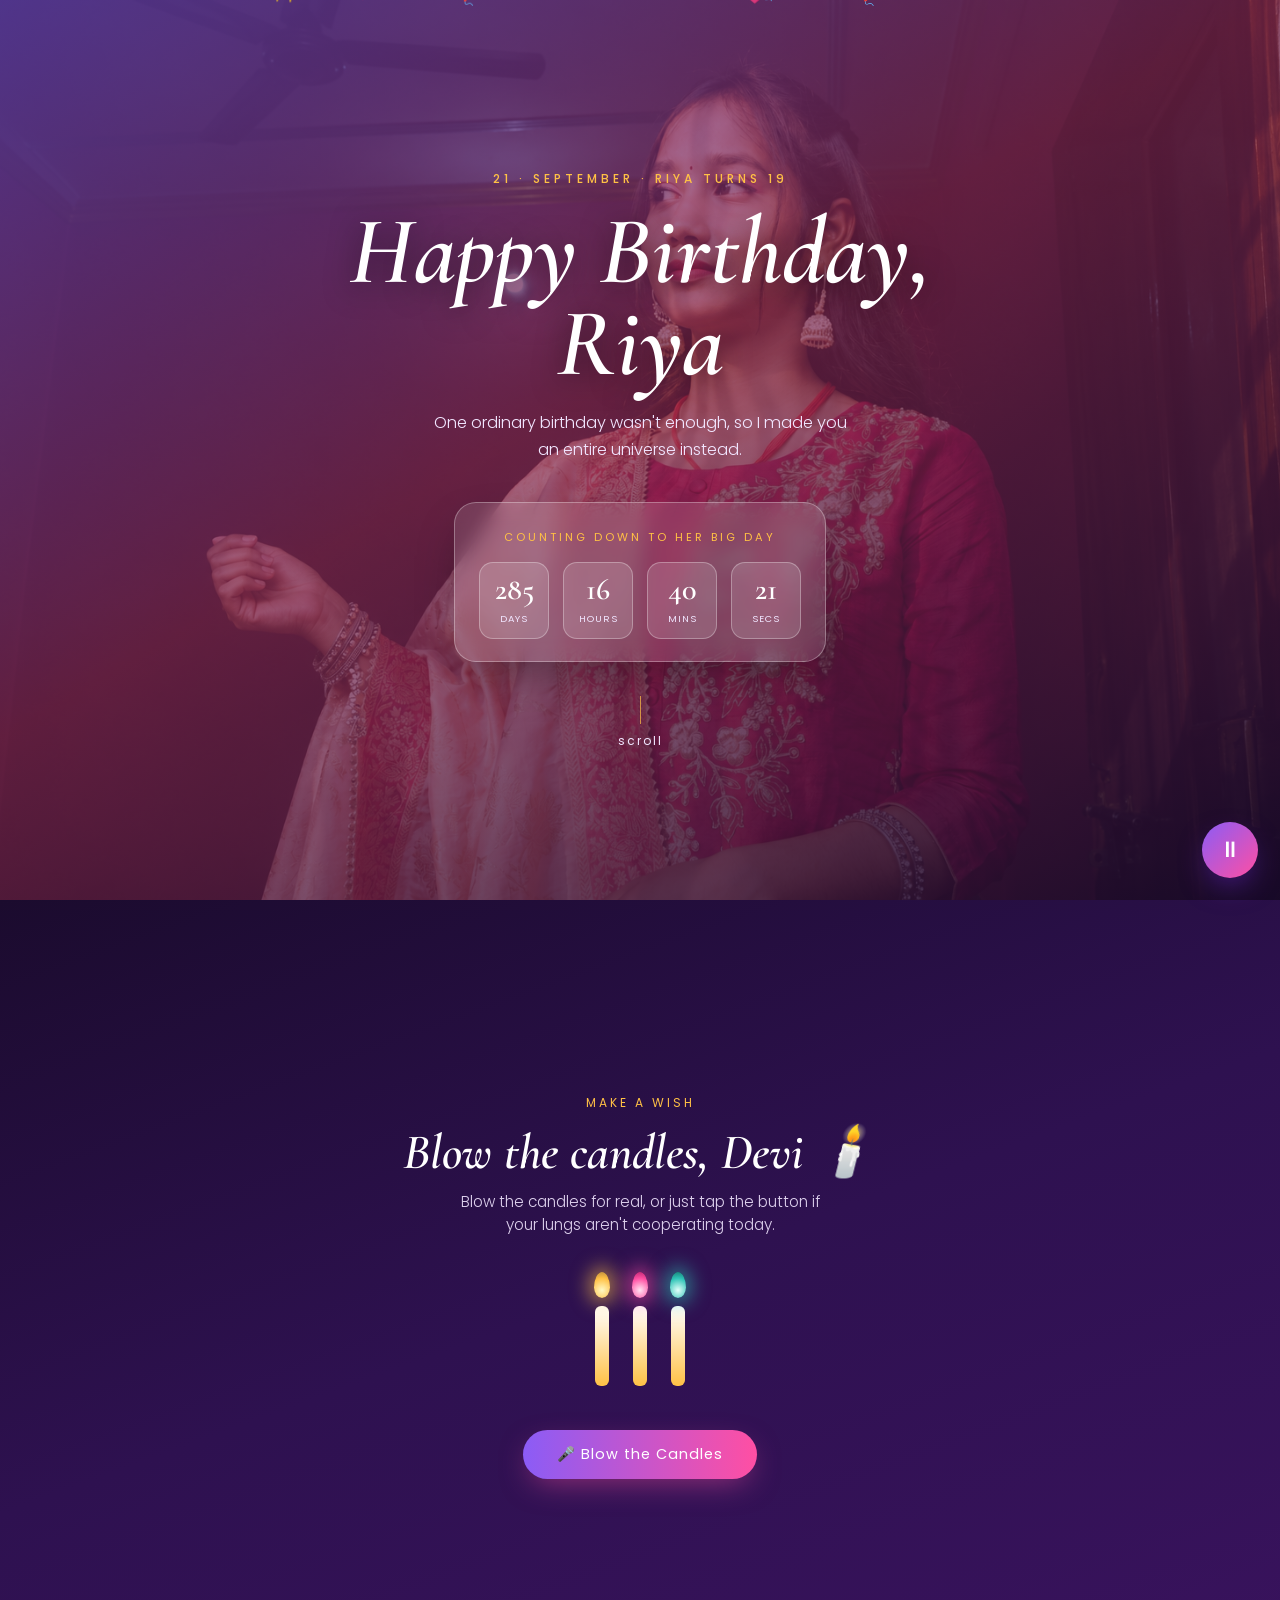
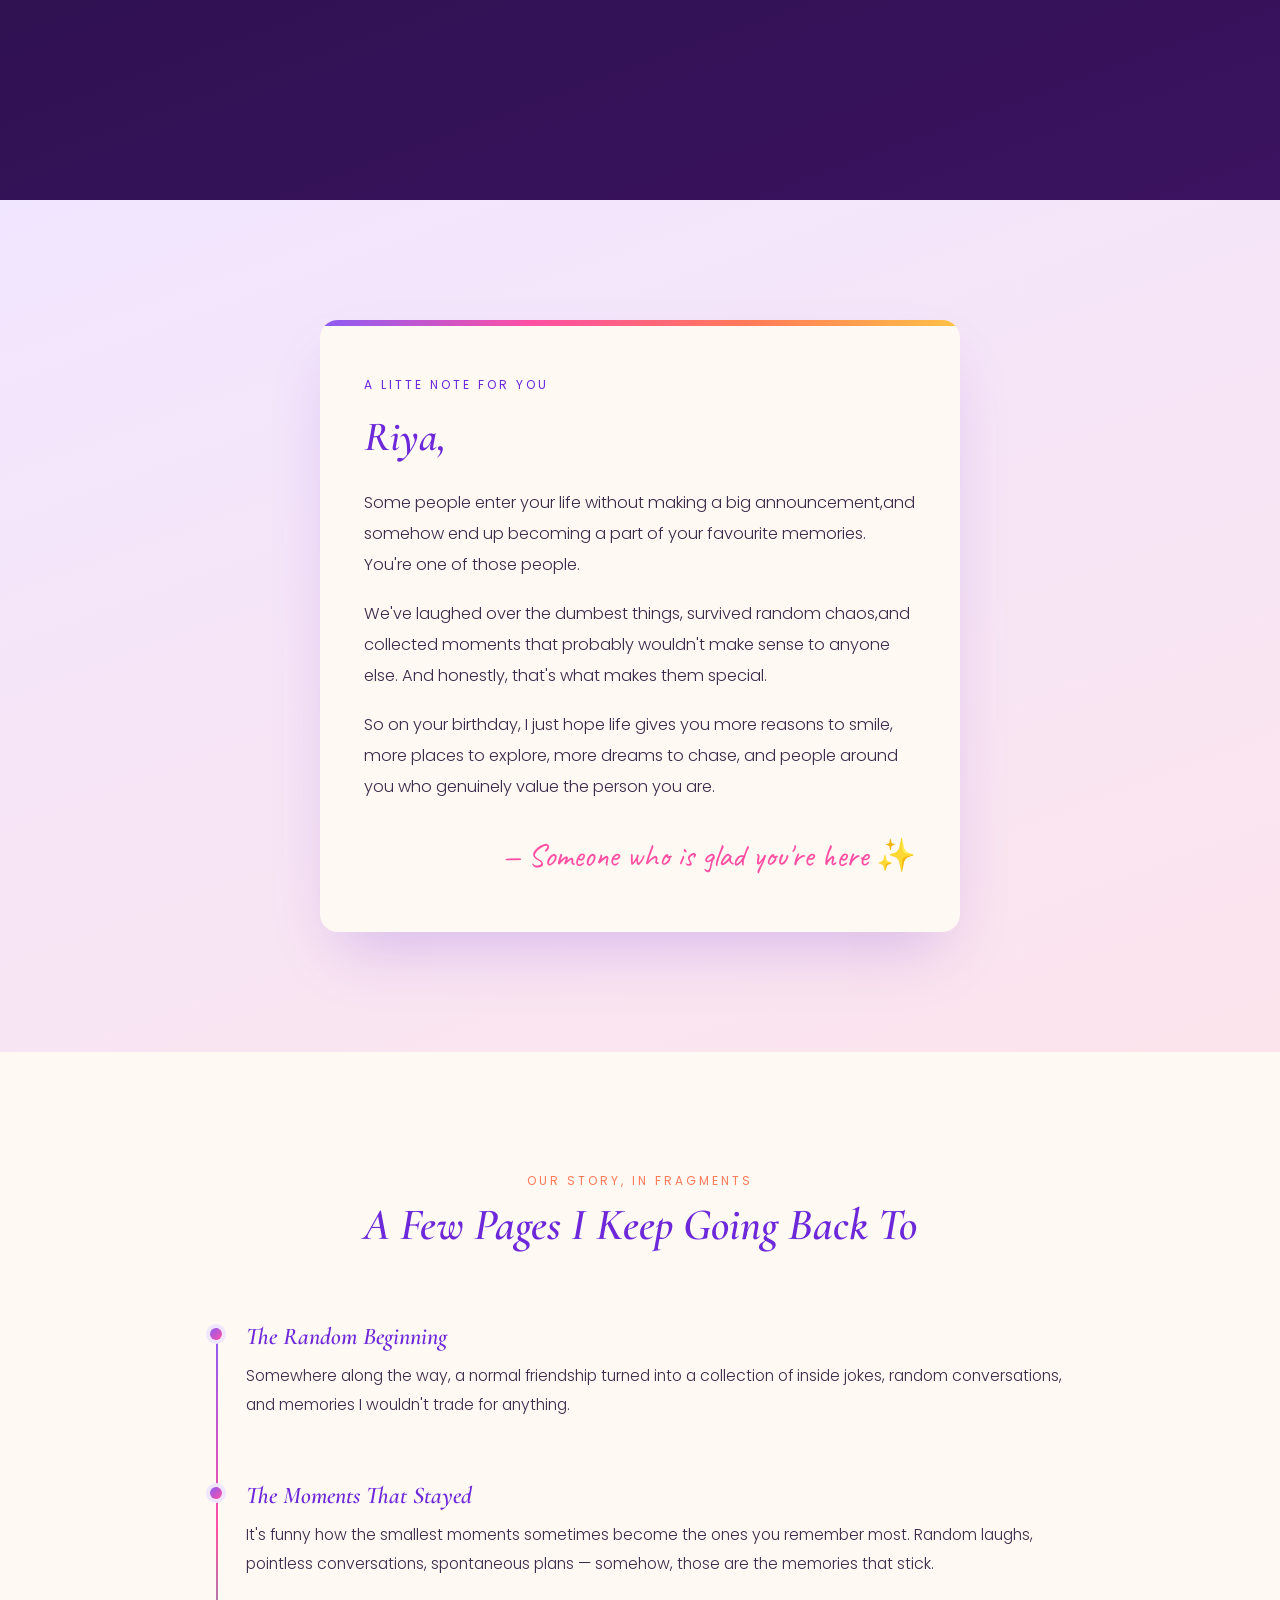
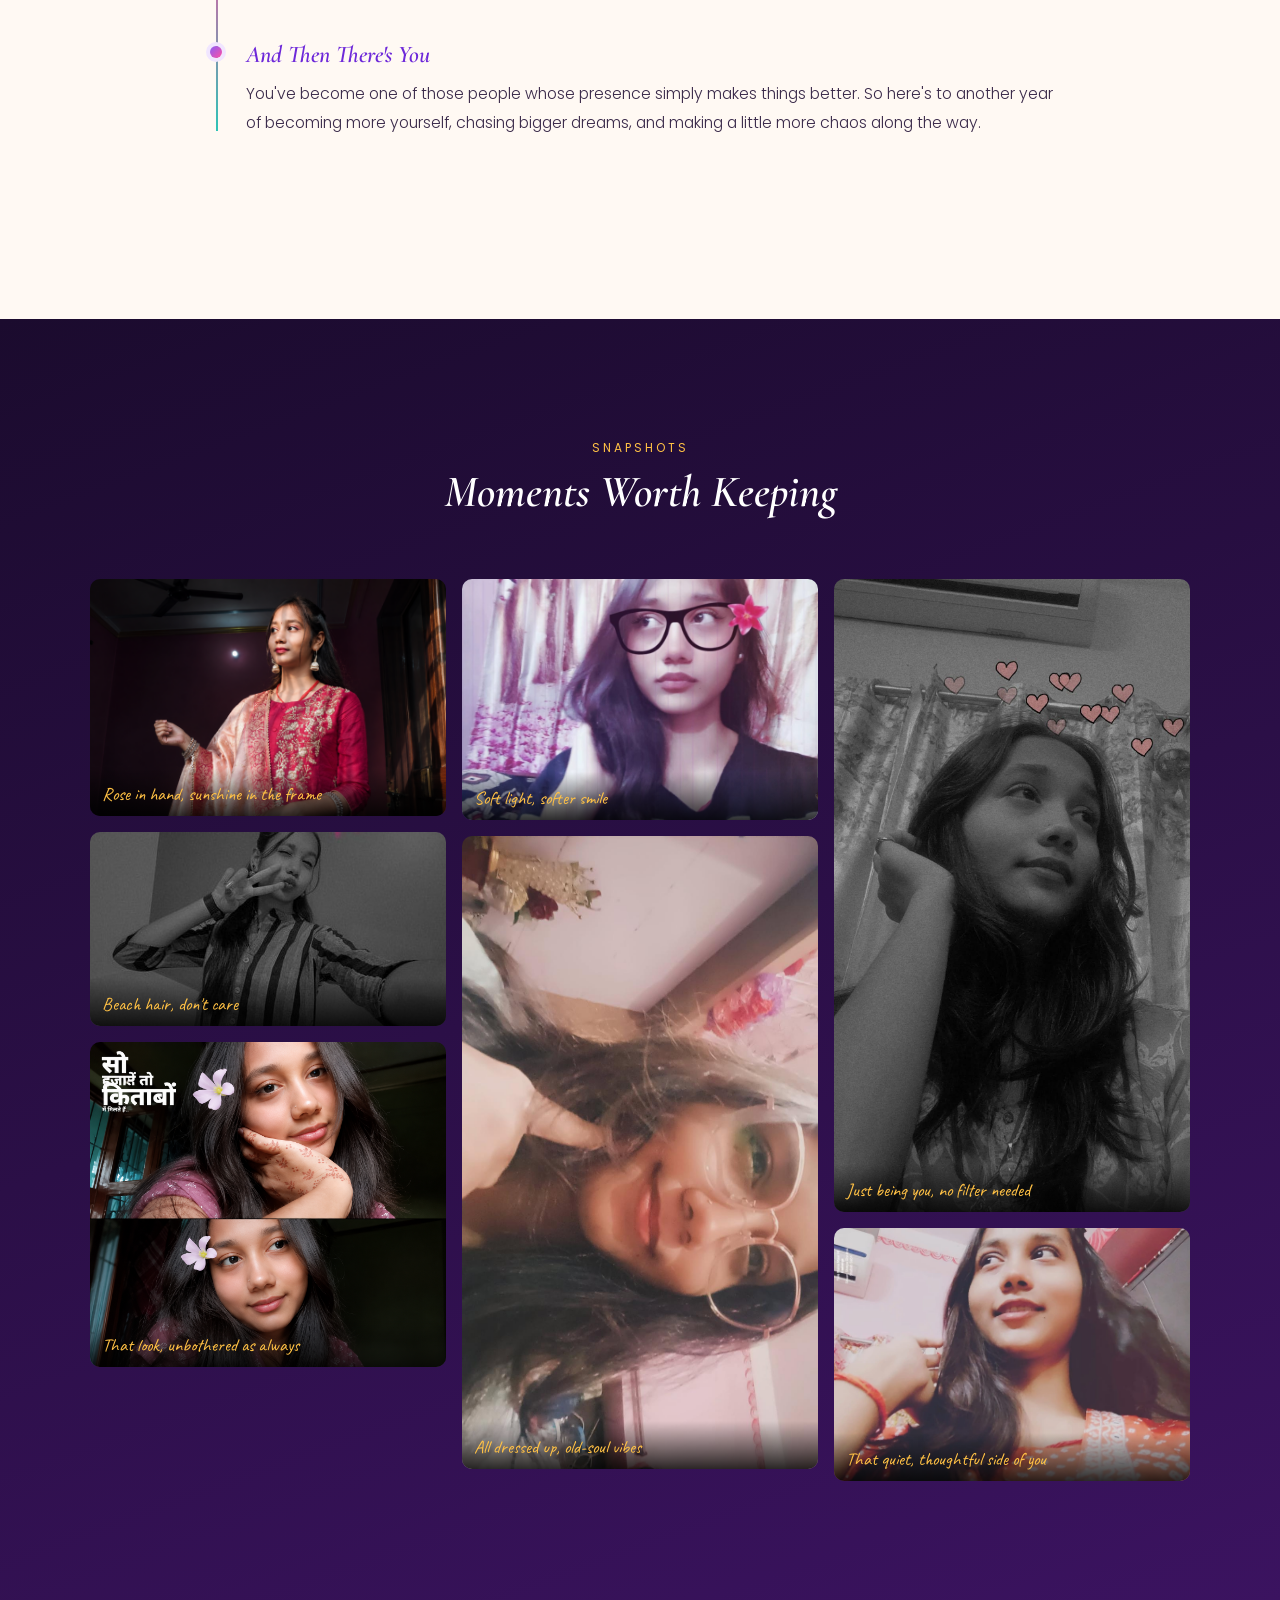
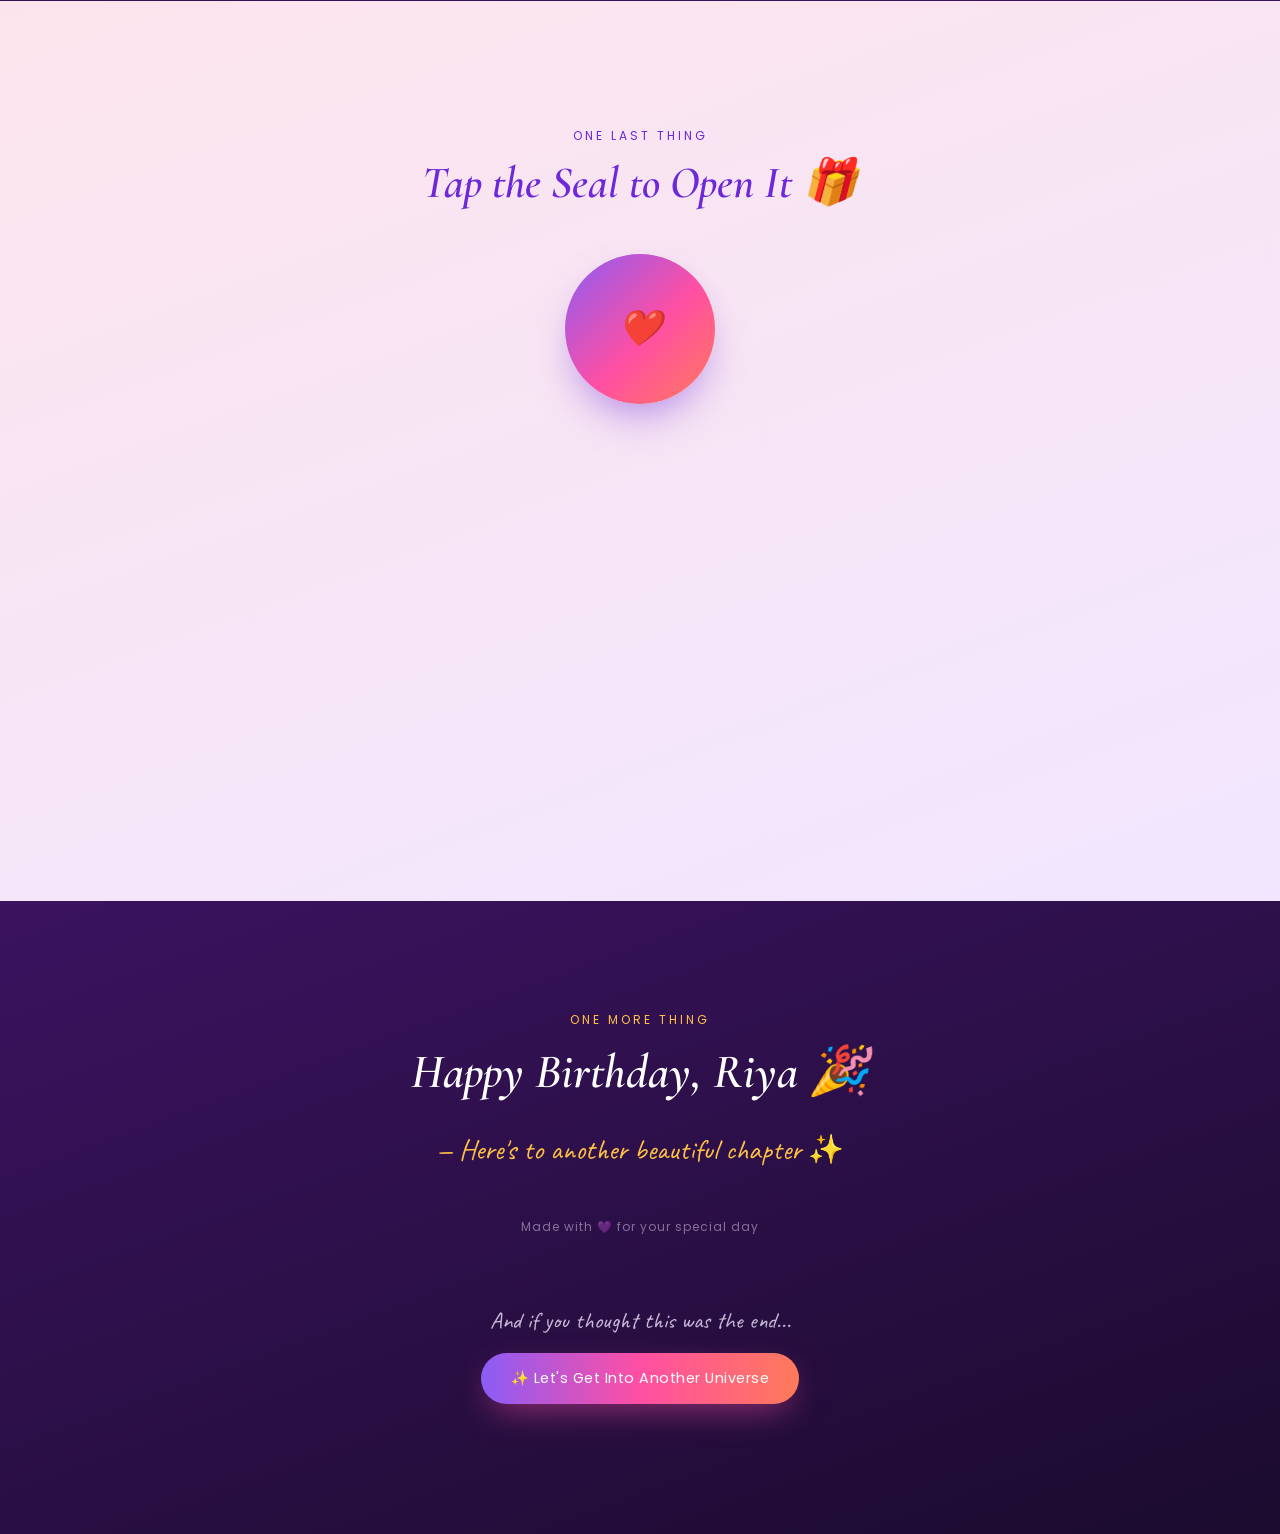
==== commit 30e0c39a: "Update index.html" ====
--- a/index.html
+++ b/index.html
@@ -340,7 +340,7 @@
 
 <!-- HERO + COUNTDOWN -->
 <section class="hero">
-  <img src="photo1.PNG" alt="Riya">
+  <img src="photo1.png" alt="Riya">
   <div class="hero-content">
     <div class="eyebrow">21 · September · Riya Turns 19</div>
     <h1>Happy Birthday,<br>Riya</h1>
@@ -426,9 +426,9 @@
     <h2>Moments Worth Keeping</h2>
   </div>
   <div class="gallery-grid">
-    <figure><img src="photo1.PNG" alt="Riya"><figcaption>Rose in hand, sunshine in the frame</figcaption></figure>
+    <figure><img src="photo1.png" alt="Riya"><figcaption>Rose in hand, sunshine in the frame</figcaption></figure>
     <figure><img src="photo2.jpg" alt="Riya"><figcaption>Beach hair, don't care</figcaption></figure>
-    <figure><img src="photo3.PNG" alt="Riya"><figcaption>That look, unbothered as always</figcaption></figure>
+    <figure><img src="photo3.png" alt="Riya"><figcaption>That look, unbothered as always</figcaption></figure>
     <figure><img src="photo4.jpeg" alt="Riya"><figcaption>Soft light, softer smile</figcaption></figure>
     <figure><img src="photo5.jpg" alt="Riya"><figcaption>All dressed up, old-soul vibes</figcaption></figure>
     <figure><img src="photo6.jpeg" alt="Riya"><figcaption>Just being you, no filter needed</figcaption></figure>
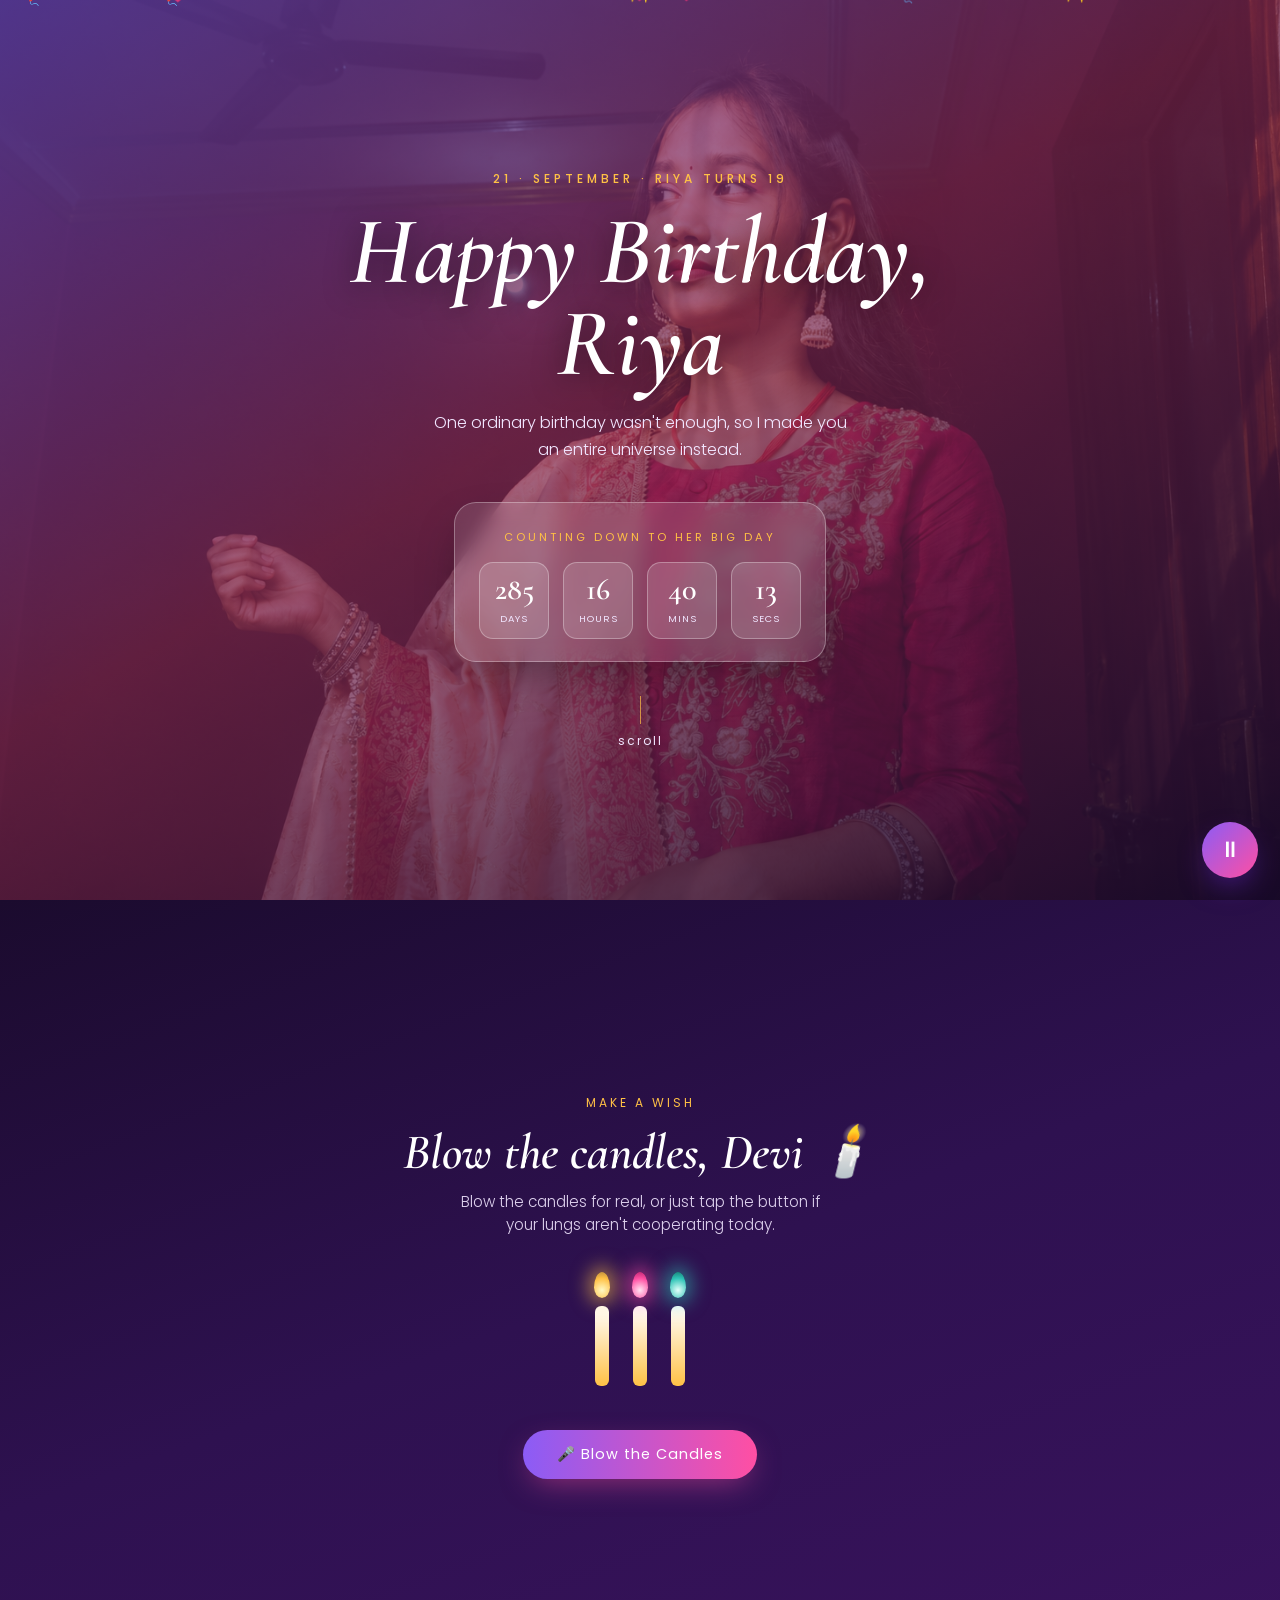
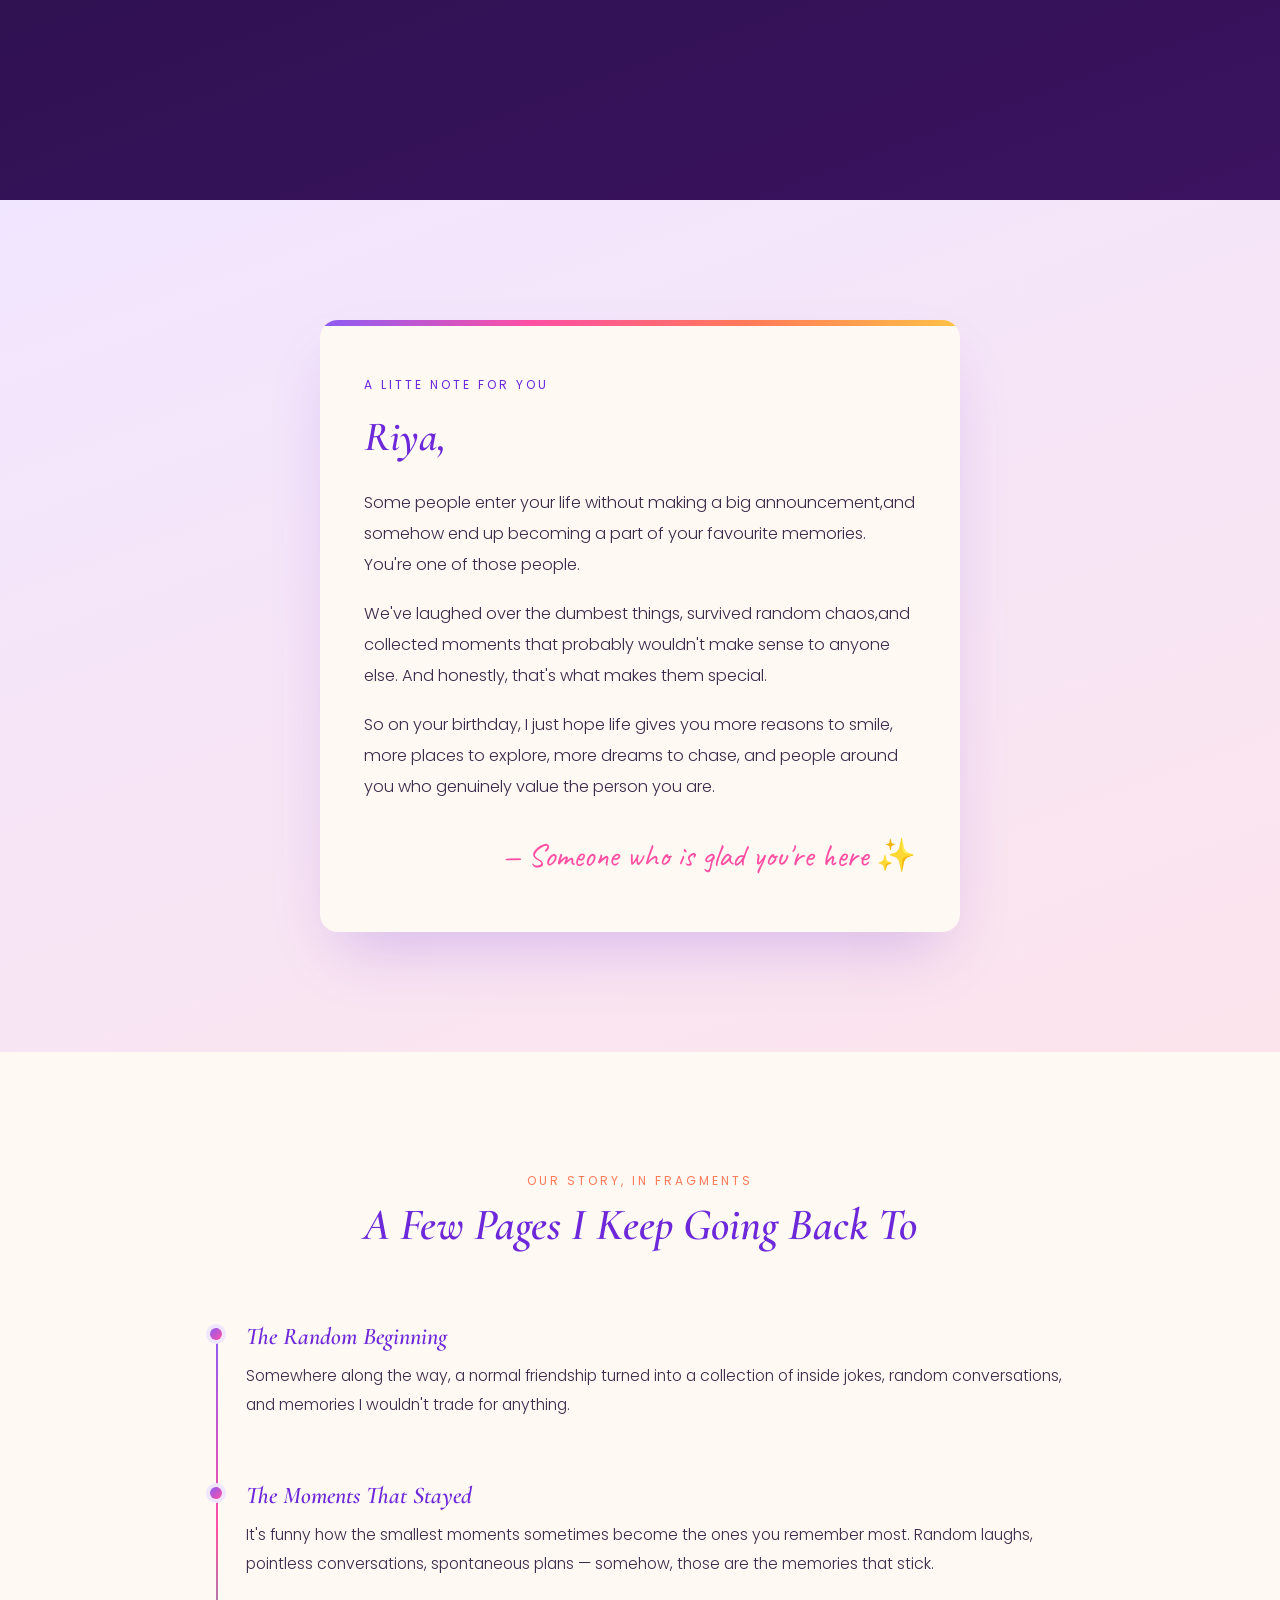
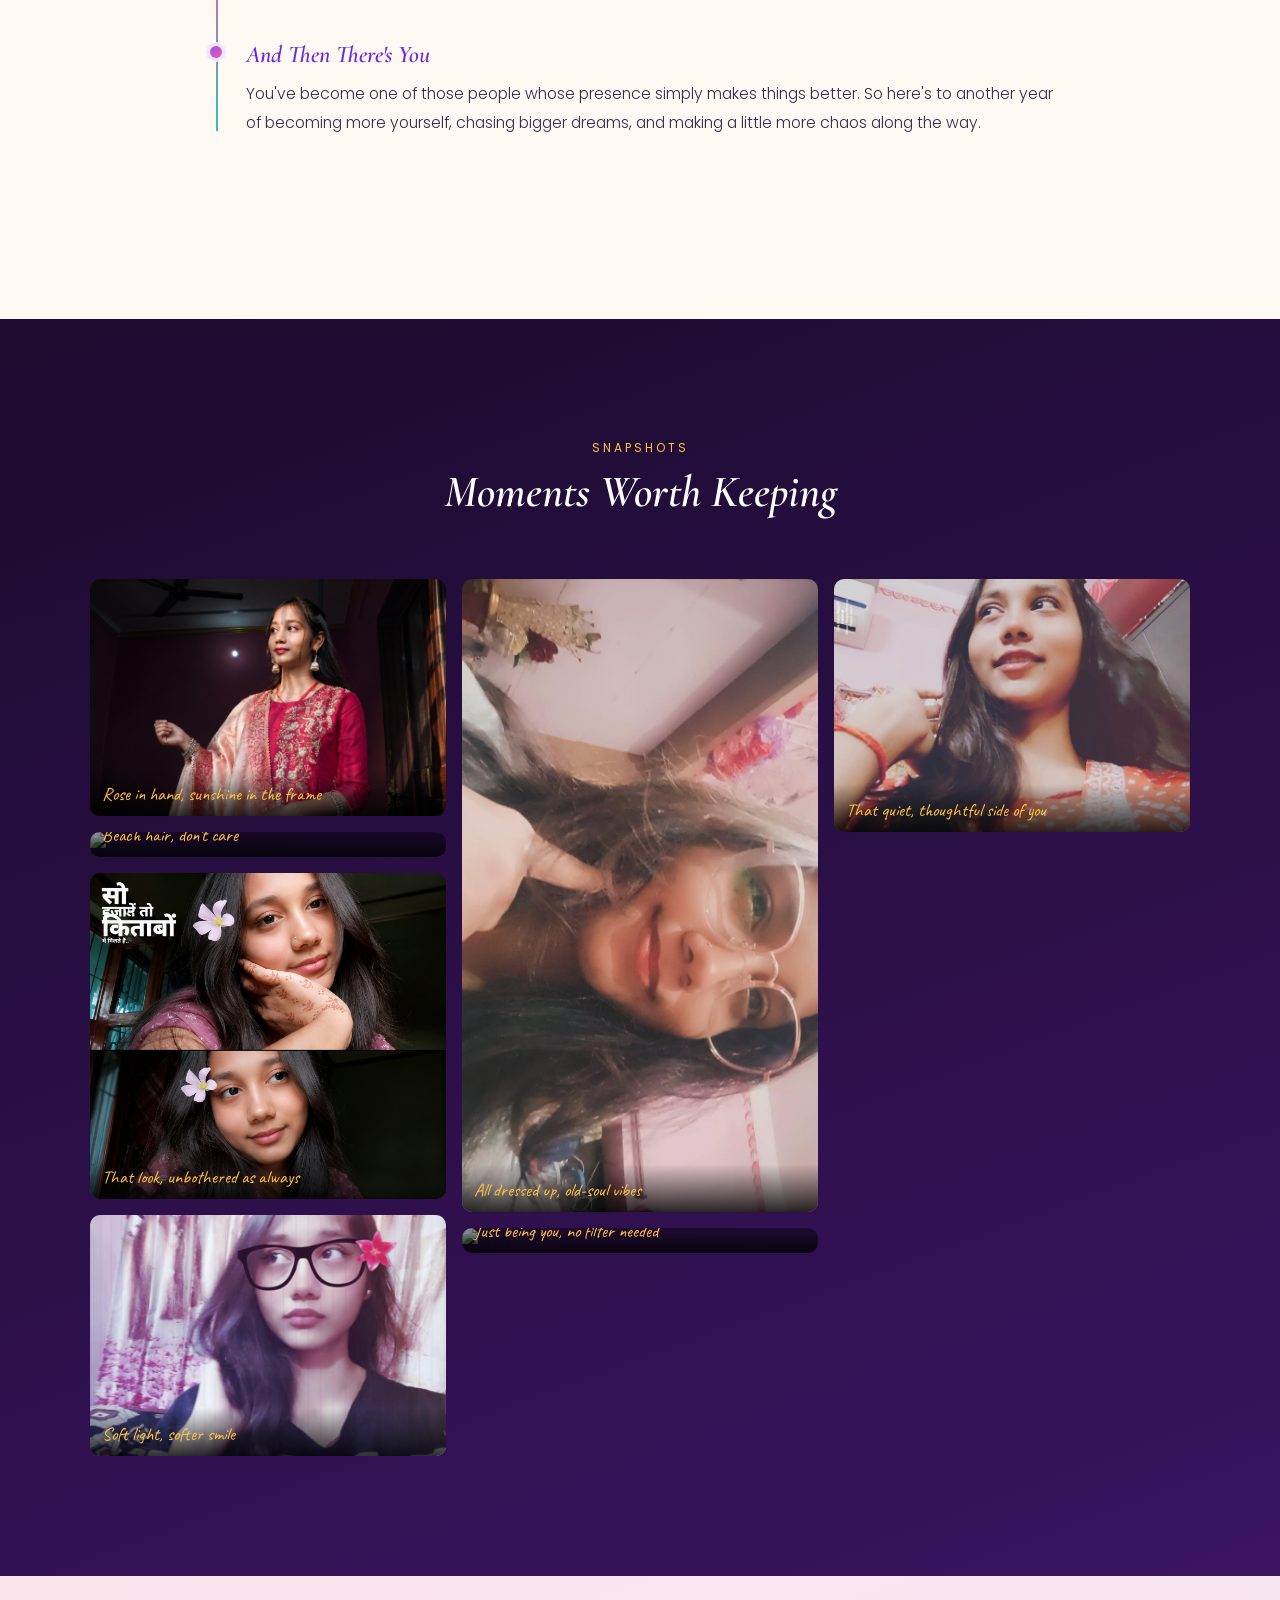
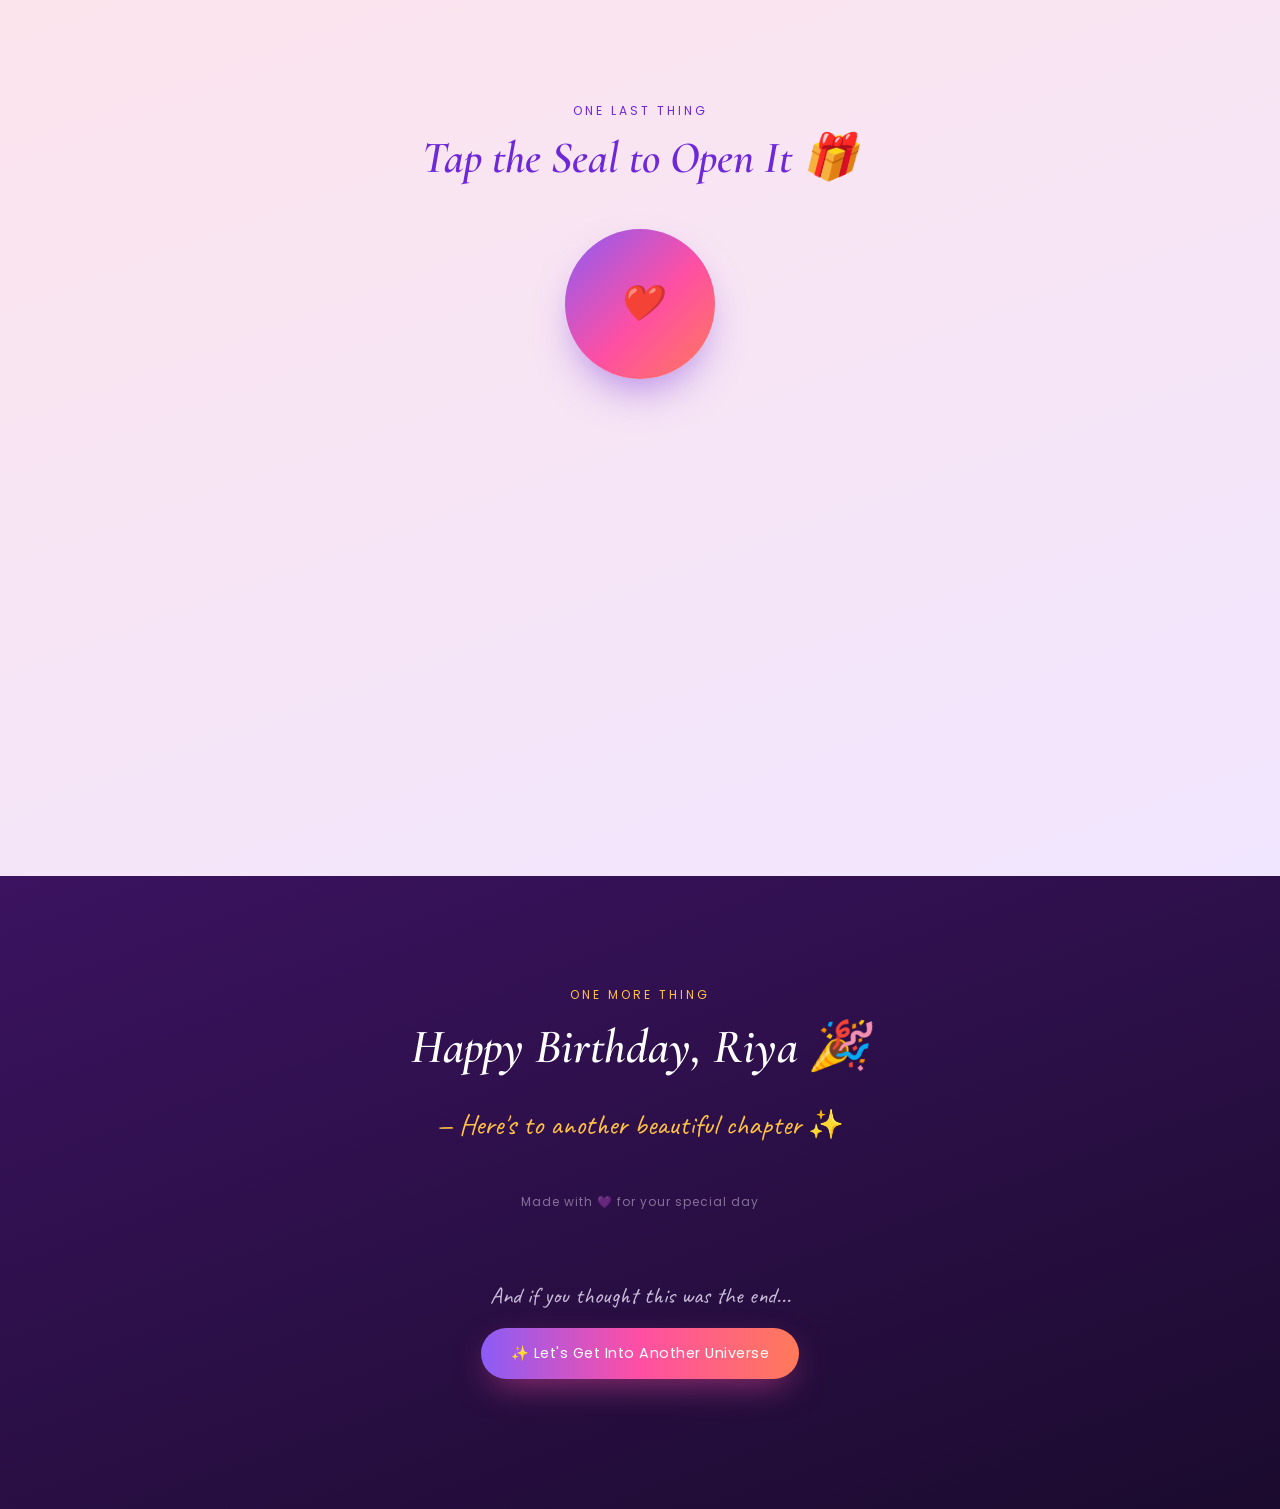
==== commit 04bd72e0: "Update image sources and captions in gallery" ====
--- a/index.html
+++ b/index.html
@@ -427,11 +427,11 @@
   </div>
   <div class="gallery-grid">
     <figure><img src="photo1.png" alt="Riya"><figcaption>Rose in hand, sunshine in the frame</figcaption></figure>
-    <figure><img src="photo2.jpg" alt="Riya"><figcaption>Beach hair, don't care</figcaption></figure>
+    <figure><img src="photo6.jpg" alt="Riya"><figcaption>Beach hair, don't care</figcaption></figure>
     <figure><img src="photo3.png" alt="Riya"><figcaption>That look, unbothered as always</figcaption></figure>
     <figure><img src="photo4.jpeg" alt="Riya"><figcaption>Soft light, softer smile</figcaption></figure>
     <figure><img src="photo5.jpg" alt="Riya"><figcaption>All dressed up, old-soul vibes</figcaption></figure>
-    <figure><img src="photo6.jpeg" alt="Riya"><figcaption>Just being you, no filter needed</figcaption></figure>
+    <figure><img src="photo2.jpeg" alt="Riya"><figcaption>Just being you, no filter needed</figcaption></figure>
     <figure><img src="photo7.jpeg" alt="Riya"><figcaption>That quiet, thoughtful side of you</figcaption></figure>
   </div>
 </section>
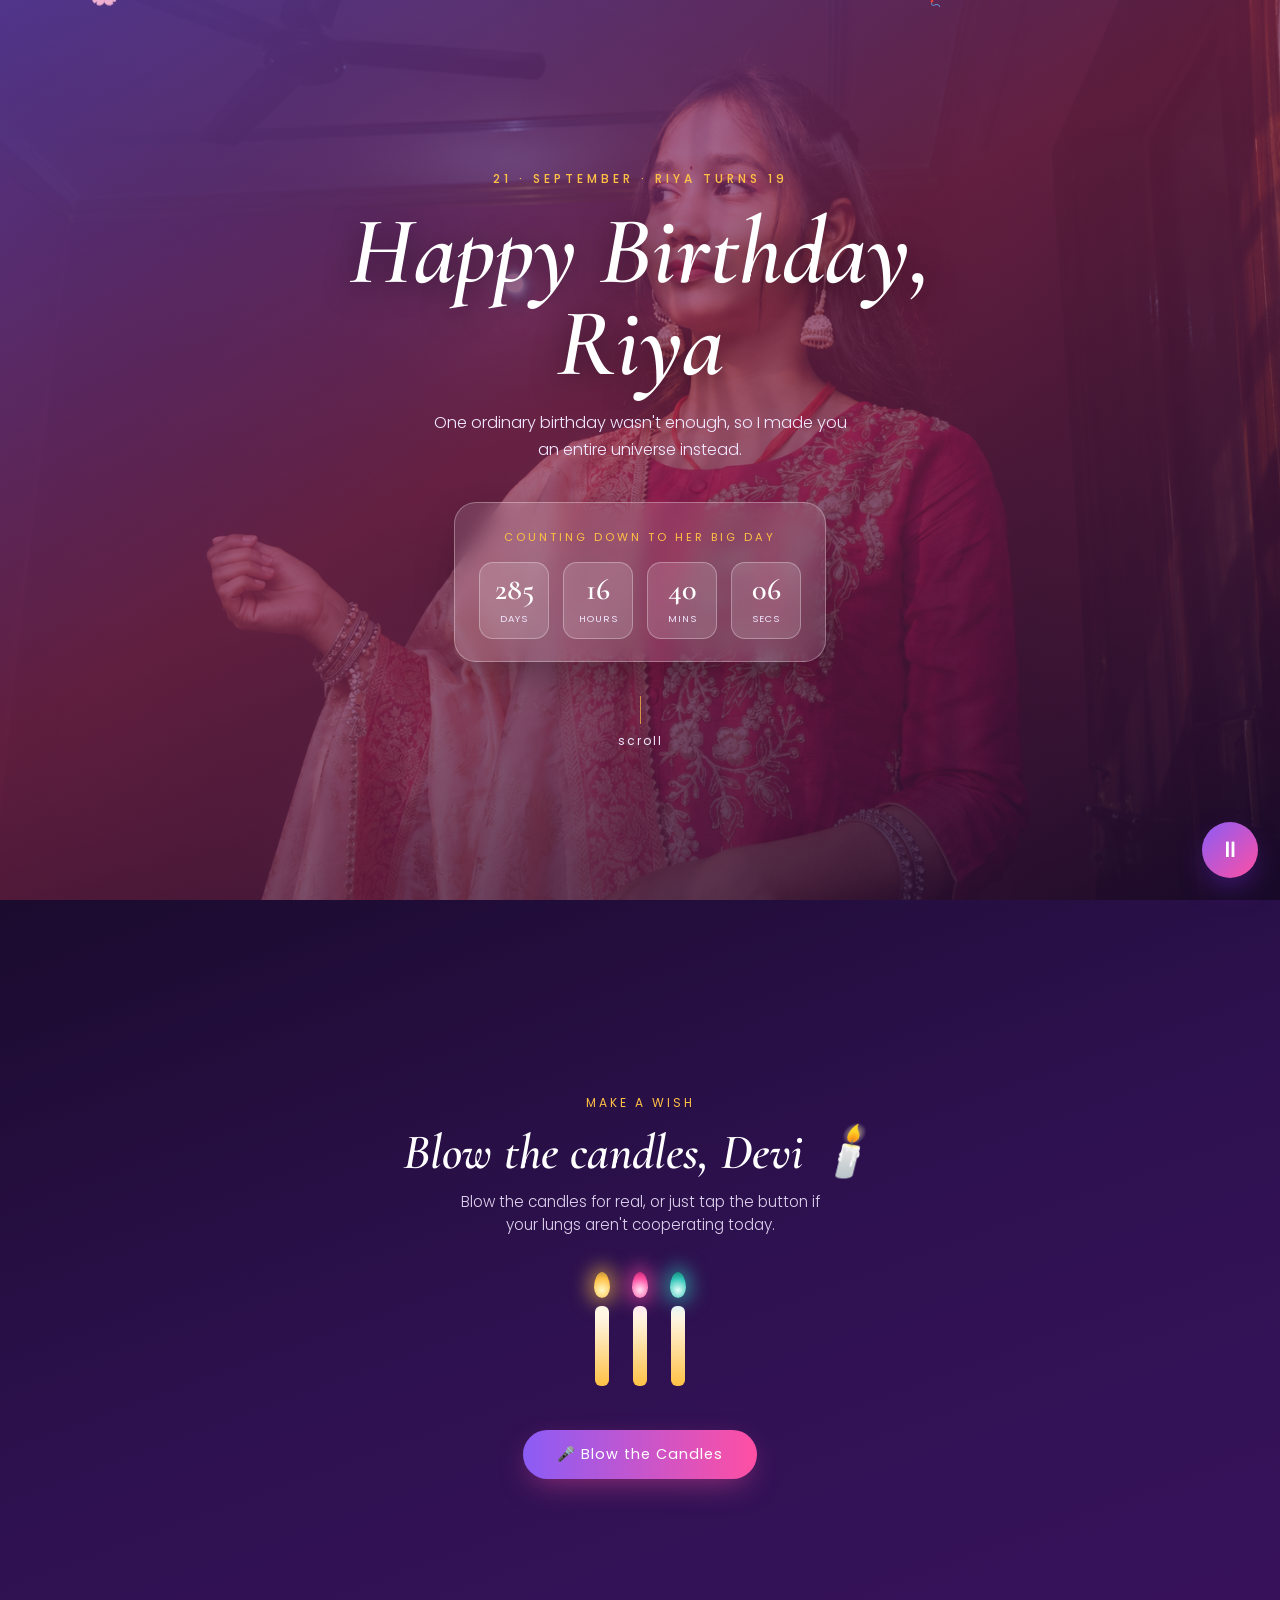
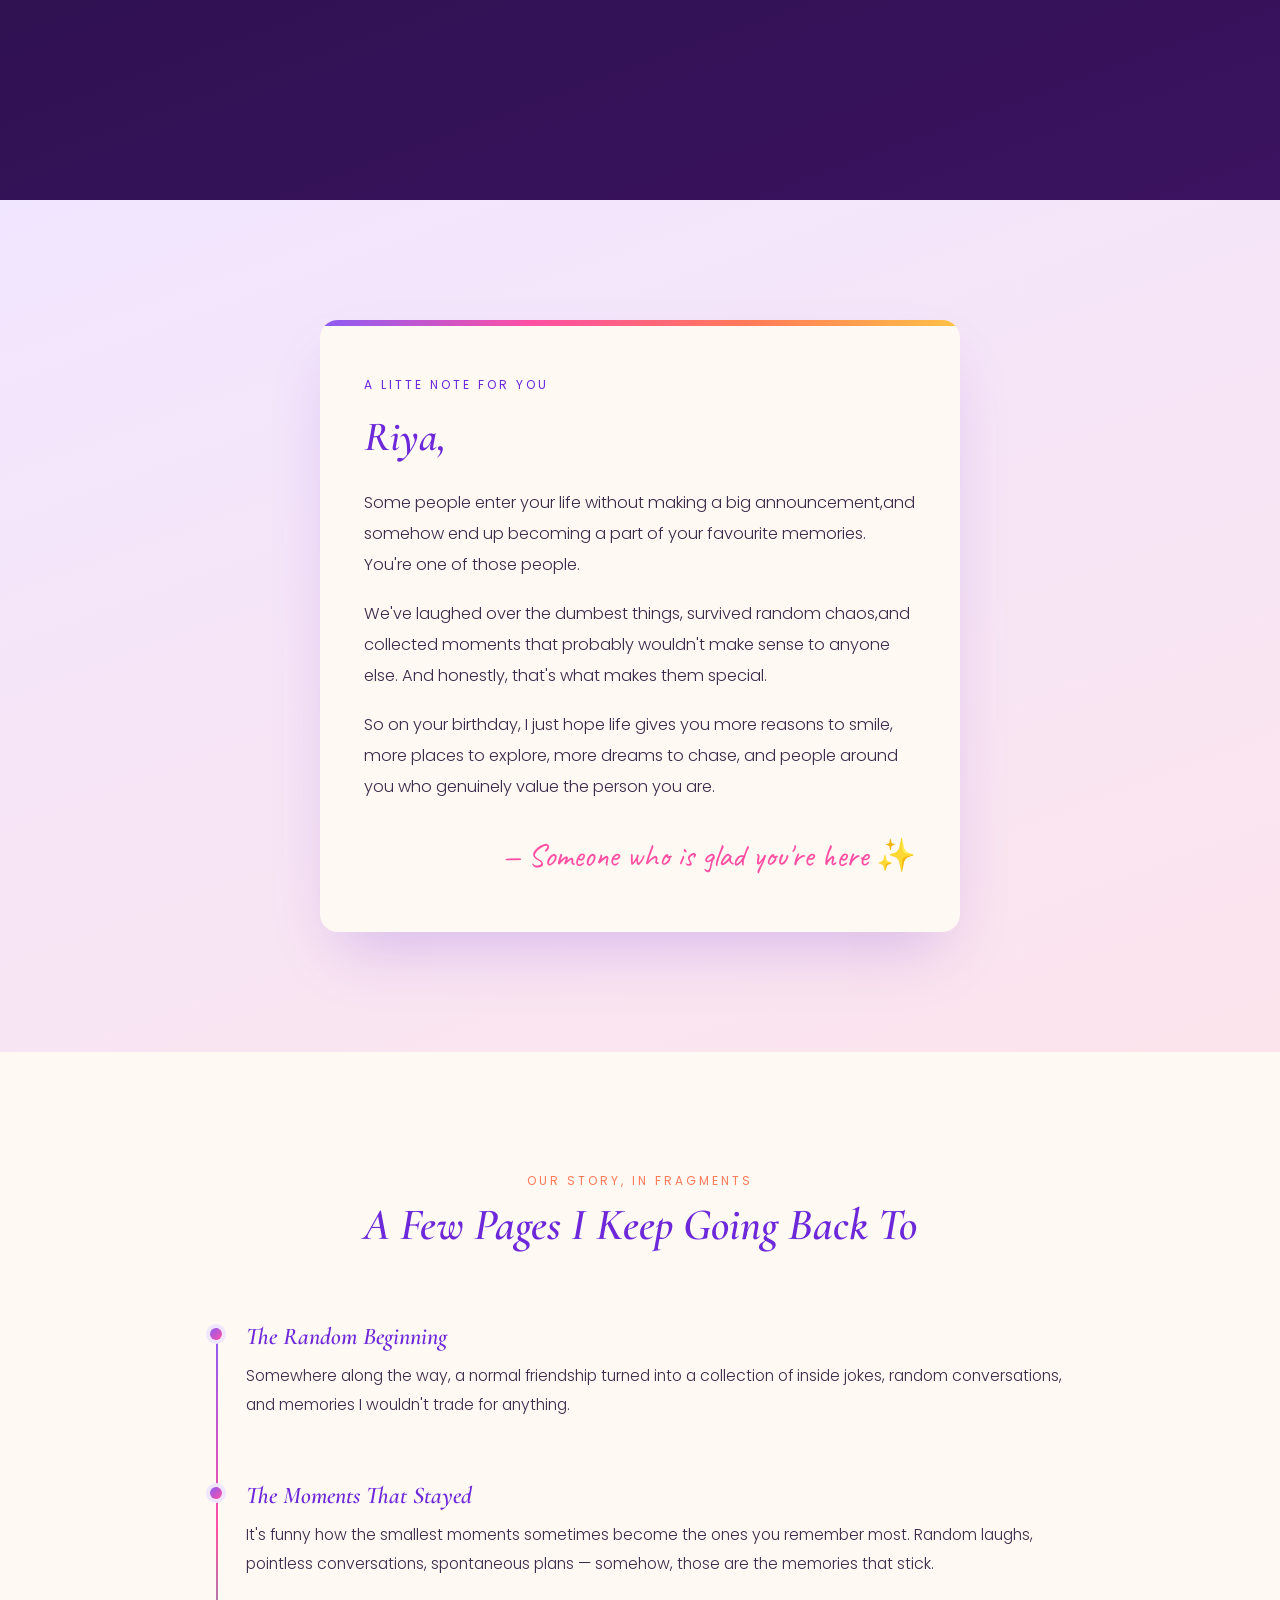
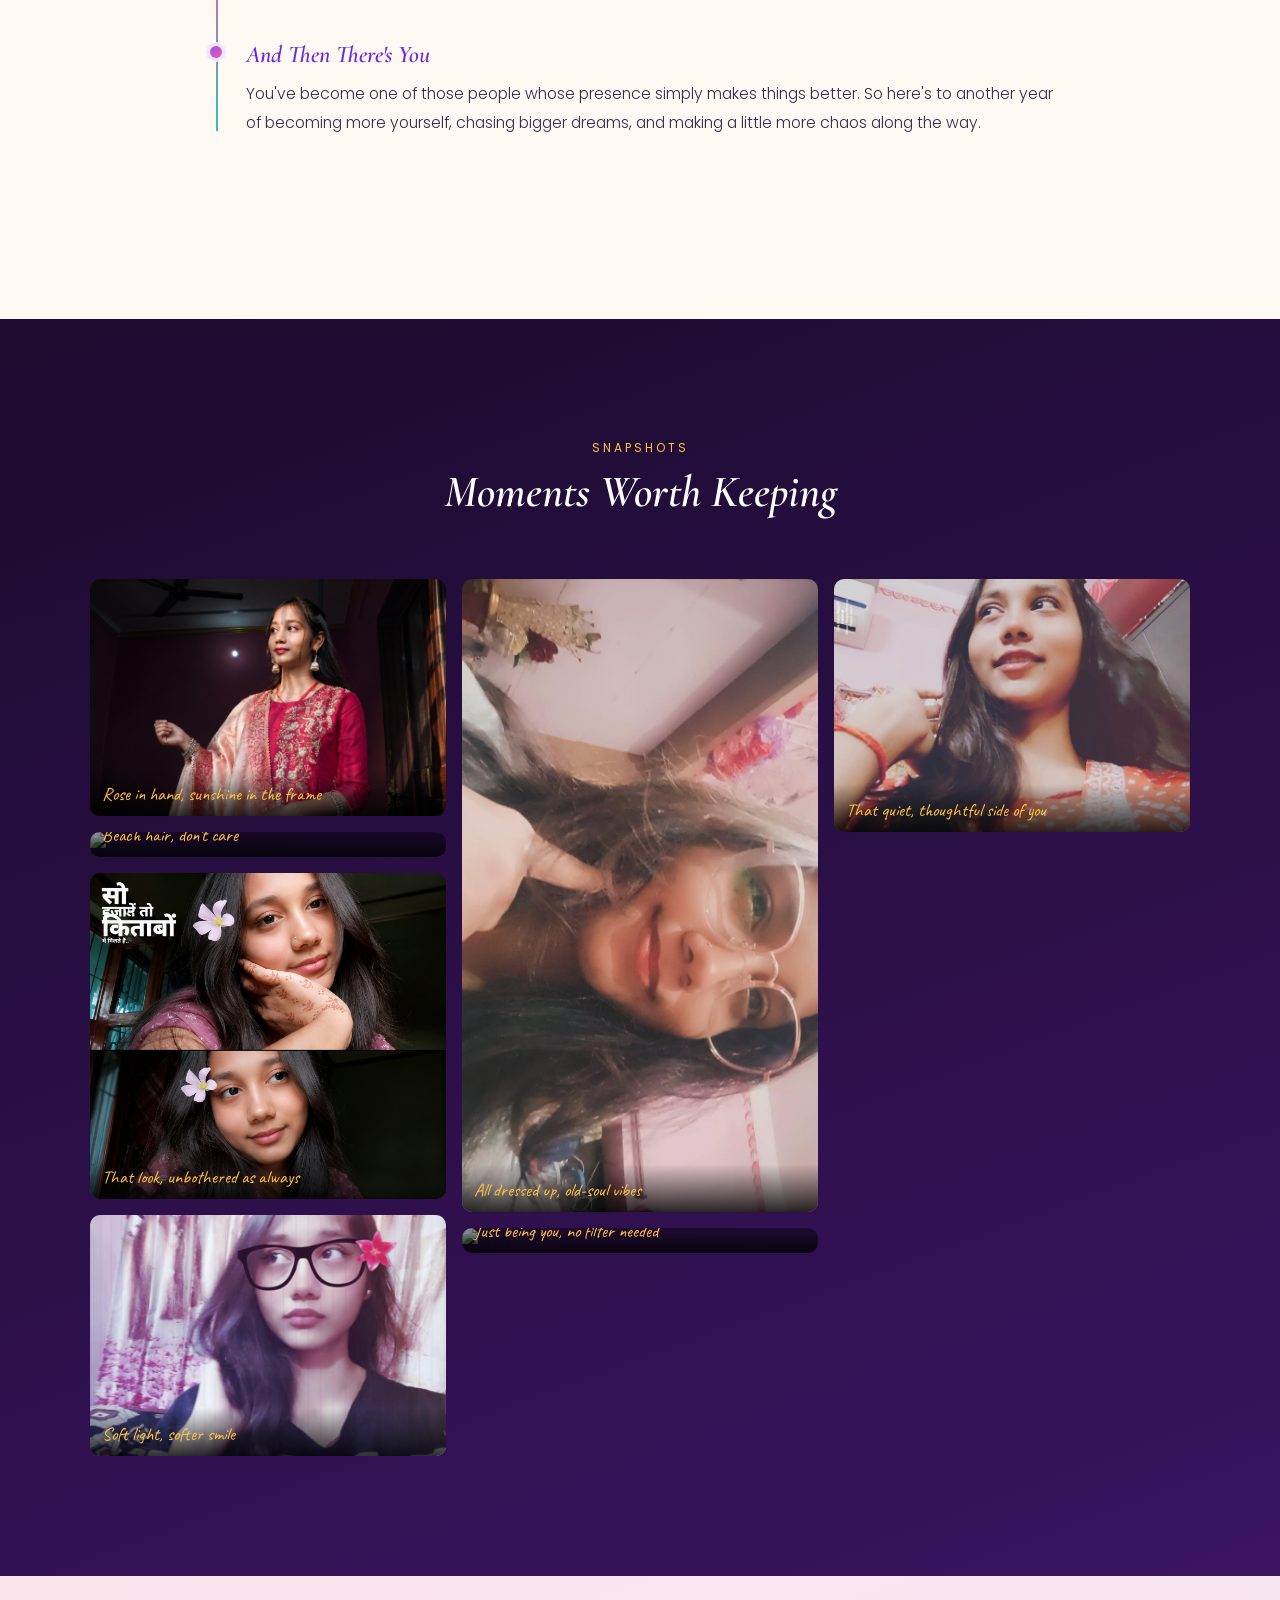
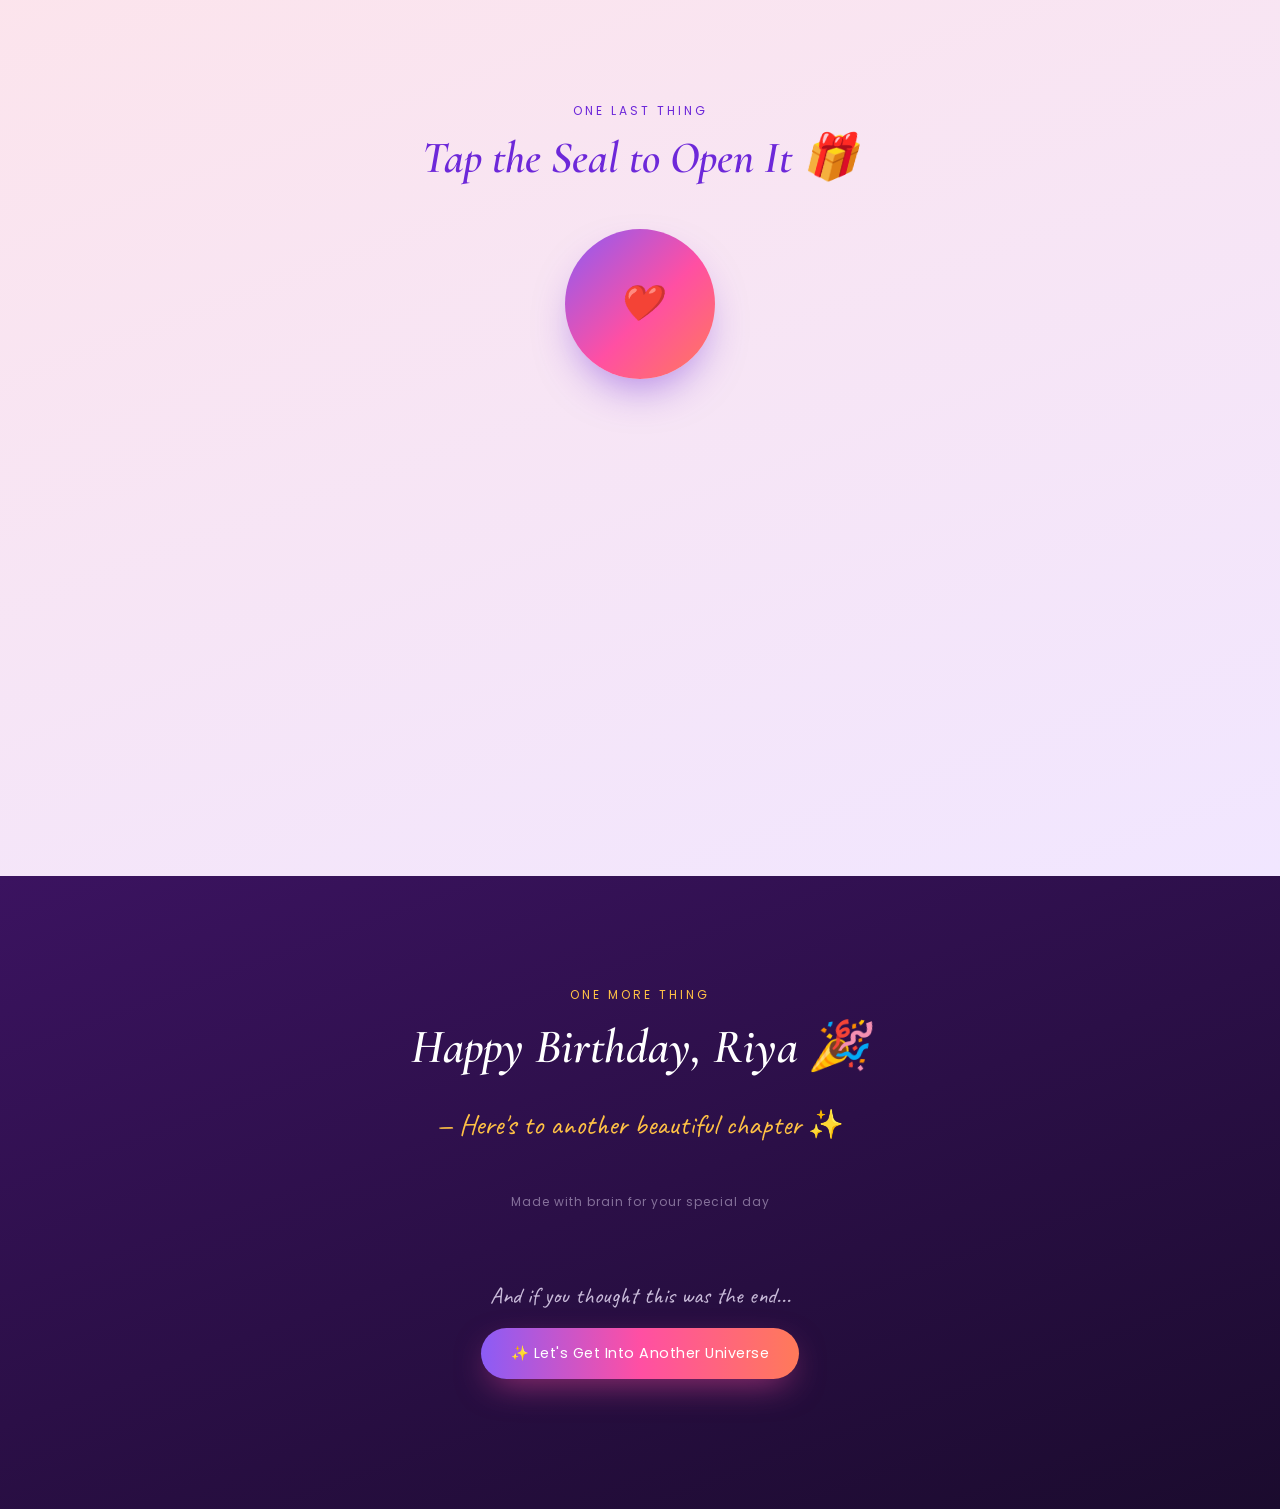
==== commit b13a4176: "Update message in index.html" ====
--- a/index.html
+++ b/index.html
@@ -473,7 +473,7 @@
 </div>
 
 <div class="made-with">
-  Made with 💜 for your special day
+  Made with brain for your special day
 </div>
 <div class="next-universe">
   <p>And if you thought this was the end...</p>
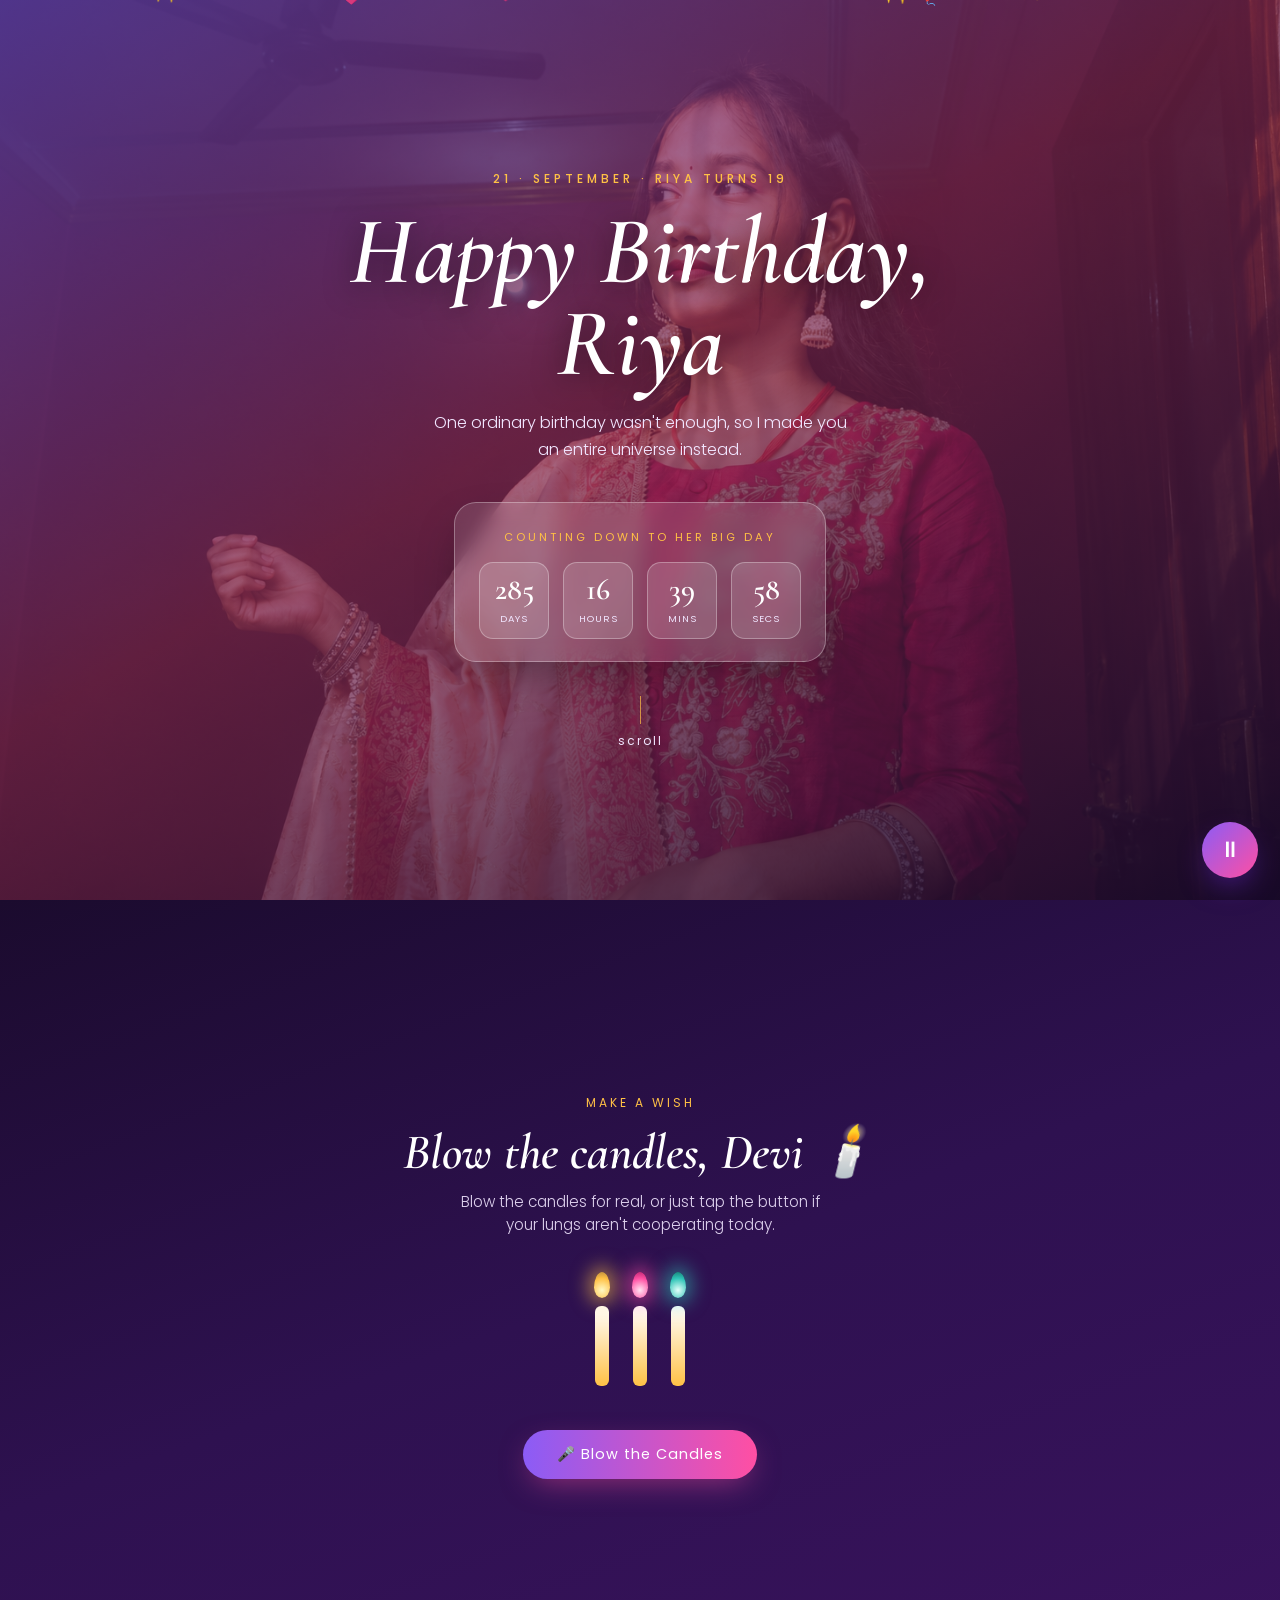
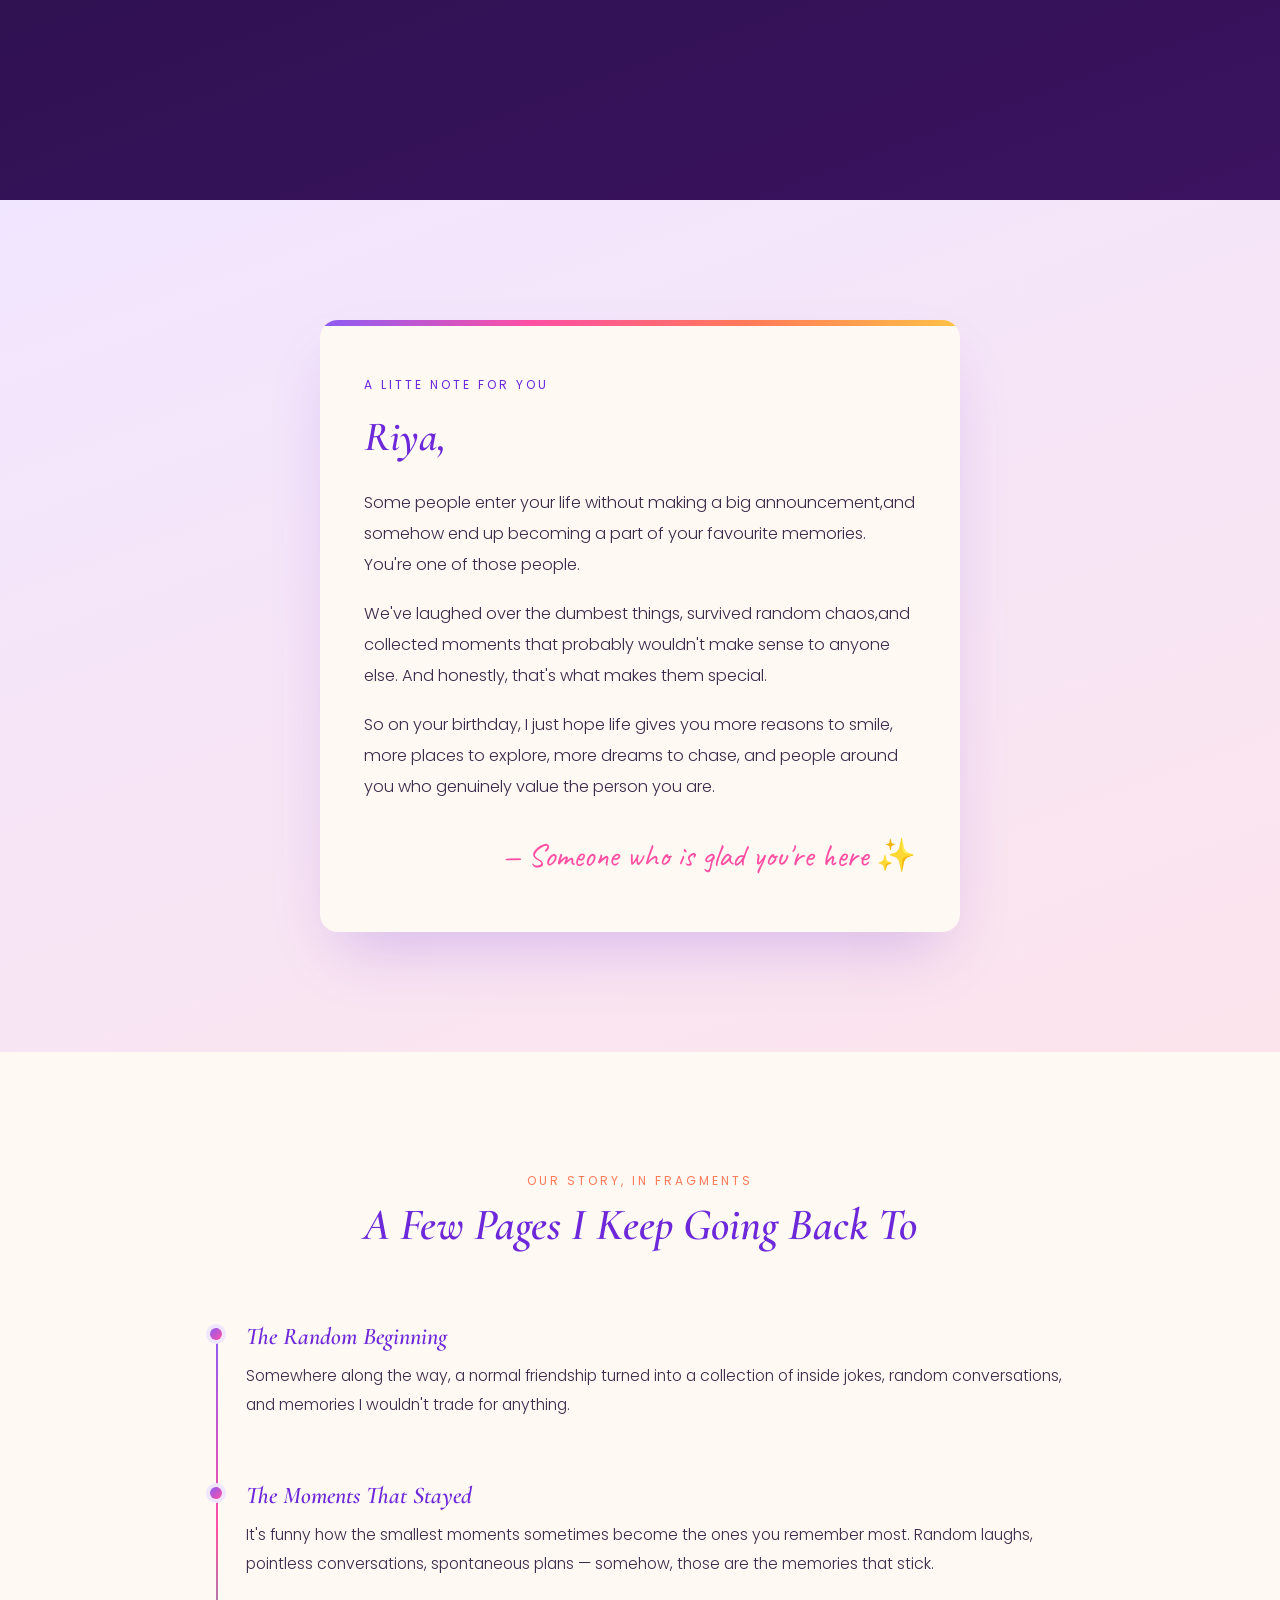
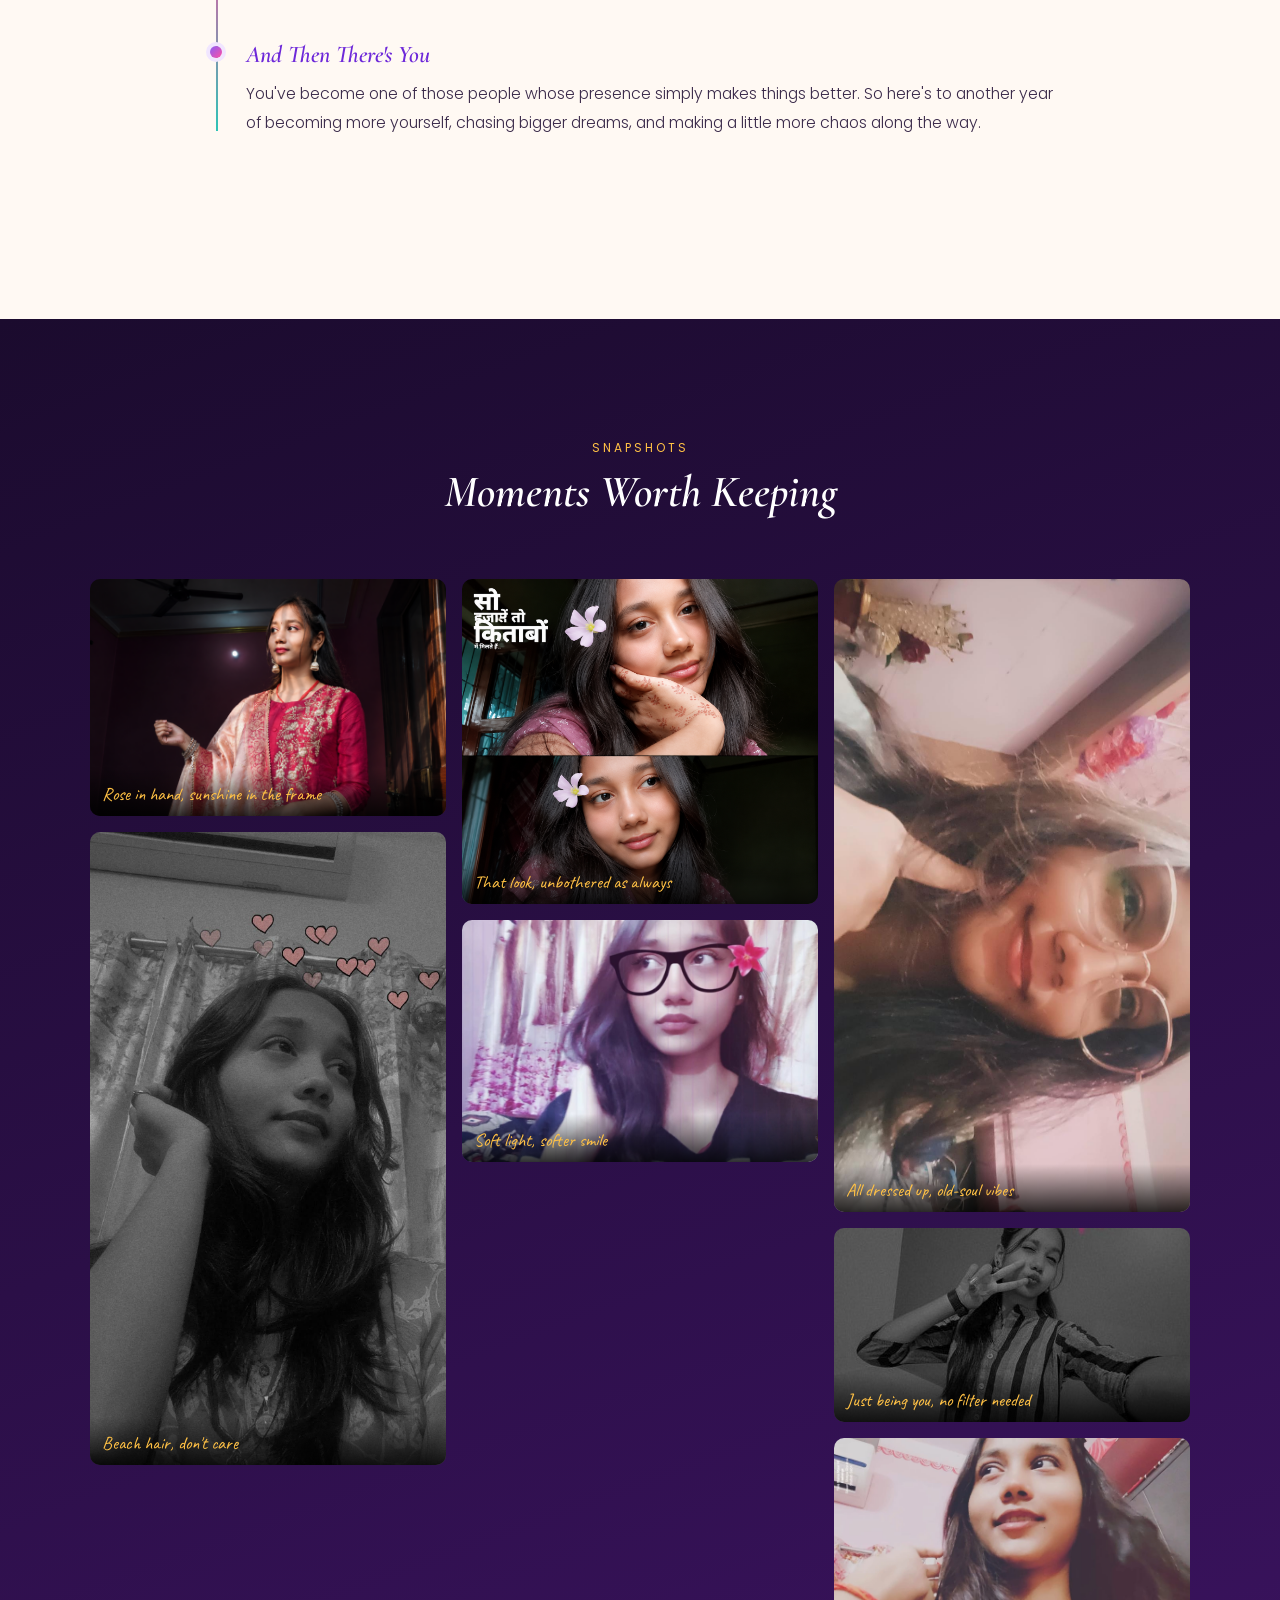
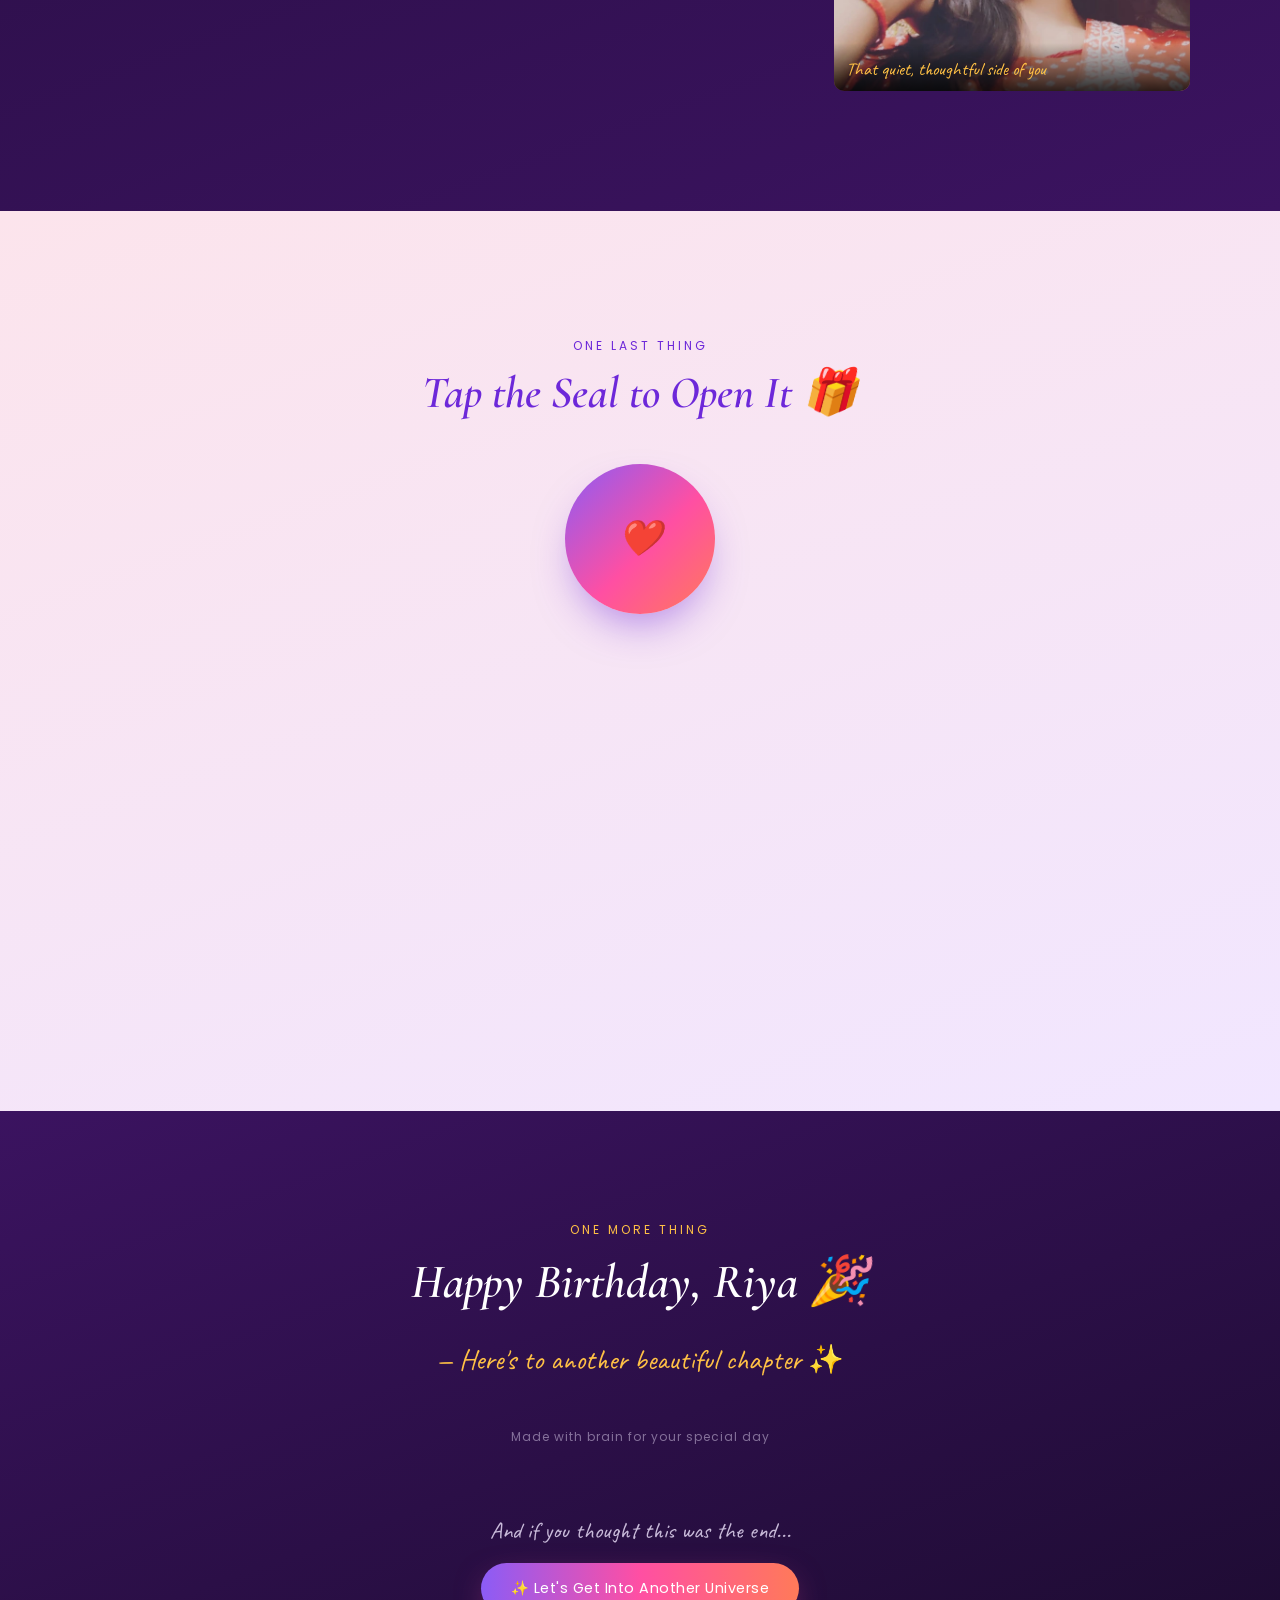
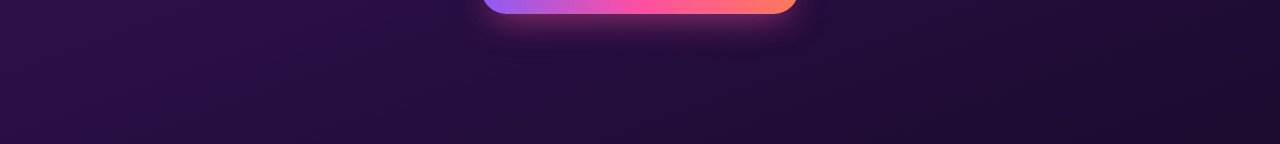
==== commit c3c2edd4: "Update index.html" ====
--- a/index.html
+++ b/index.html
@@ -427,11 +427,11 @@
   </div>
   <div class="gallery-grid">
     <figure><img src="photo1.png" alt="Riya"><figcaption>Rose in hand, sunshine in the frame</figcaption></figure>
-    <figure><img src="photo6.jpg" alt="Riya"><figcaption>Beach hair, don't care</figcaption></figure>
+    <figure><img src="photo6.jpeg" alt="Riya"><figcaption>Beach hair, don't care</figcaption></figure>
     <figure><img src="photo3.png" alt="Riya"><figcaption>That look, unbothered as always</figcaption></figure>
     <figure><img src="photo4.jpeg" alt="Riya"><figcaption>Soft light, softer smile</figcaption></figure>
     <figure><img src="photo5.jpg" alt="Riya"><figcaption>All dressed up, old-soul vibes</figcaption></figure>
-    <figure><img src="photo2.jpeg" alt="Riya"><figcaption>Just being you, no filter needed</figcaption></figure>
+    <figure><img src="photo2.jpg" alt="Riya"><figcaption>Just being you, no filter needed</figcaption></figure>
     <figure><img src="photo7.jpeg" alt="Riya"><figcaption>That quiet, thoughtful side of you</figcaption></figure>
   </div>
 </section>
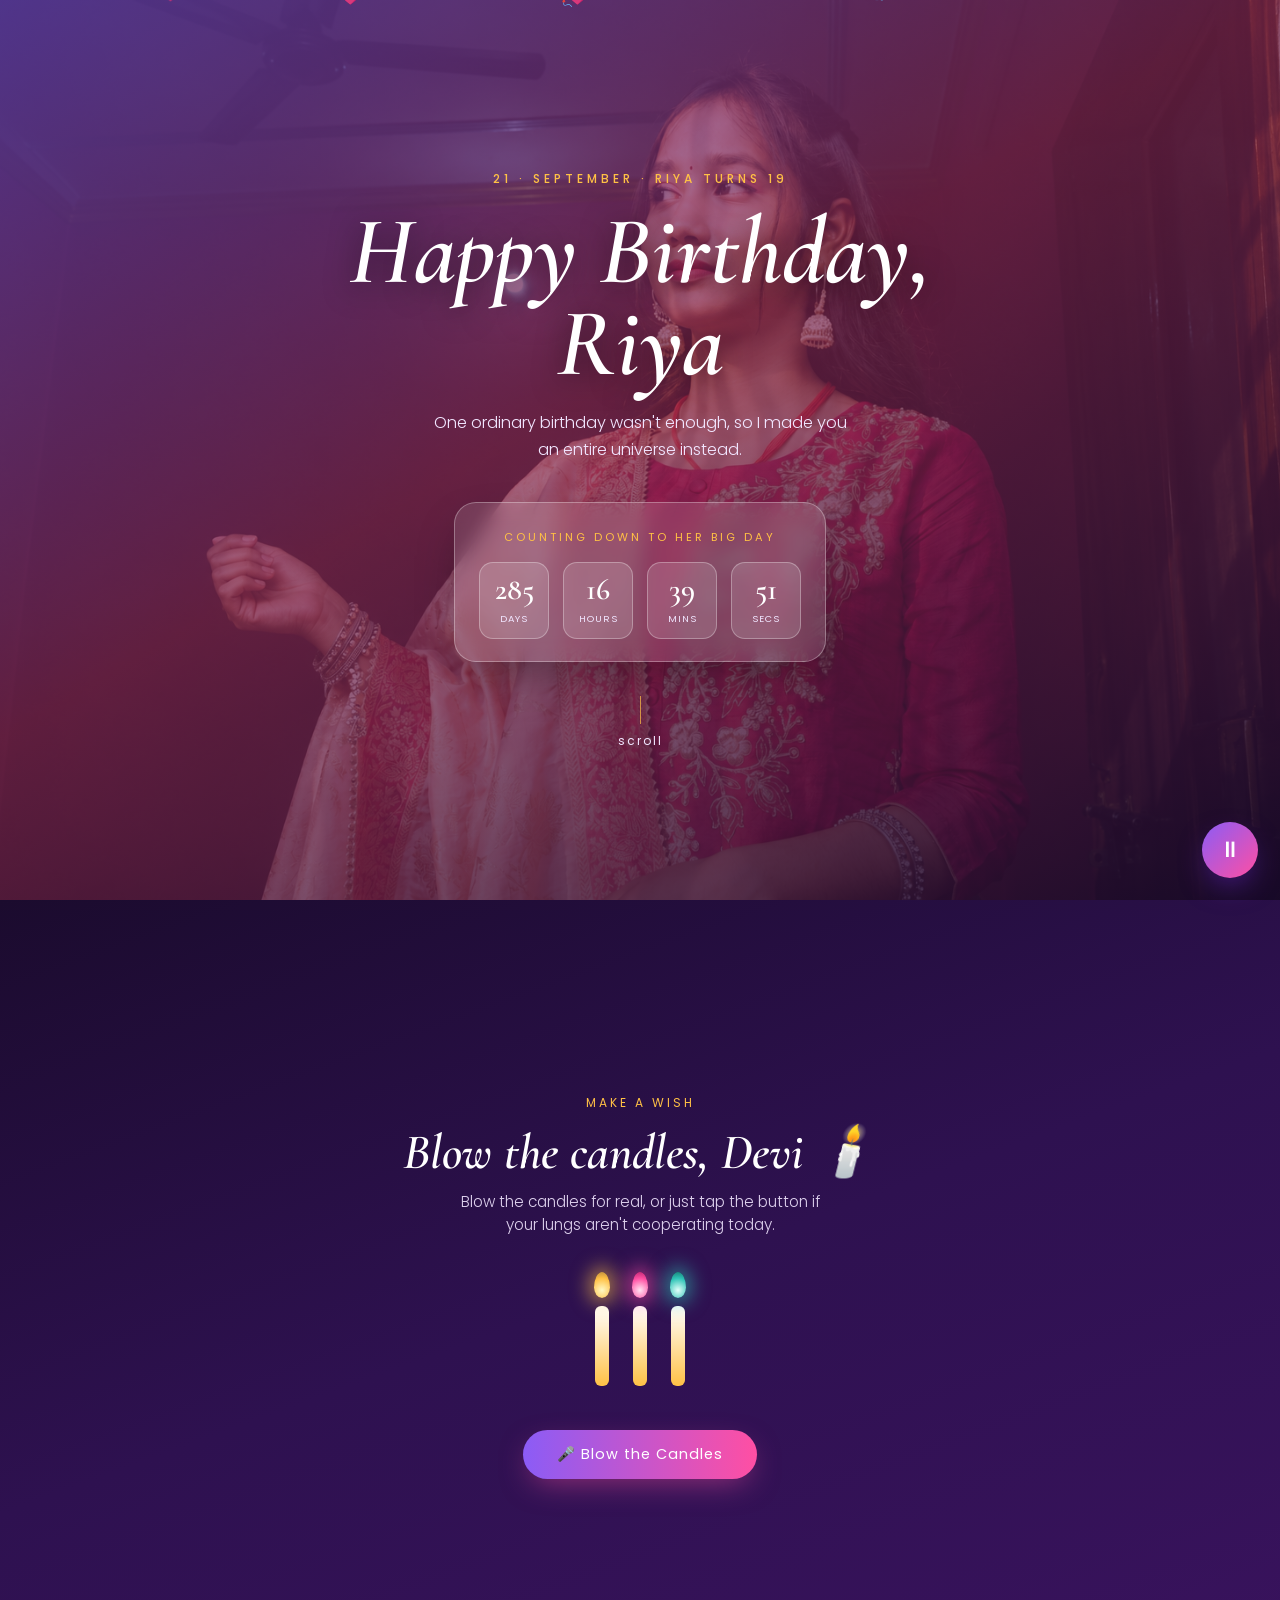
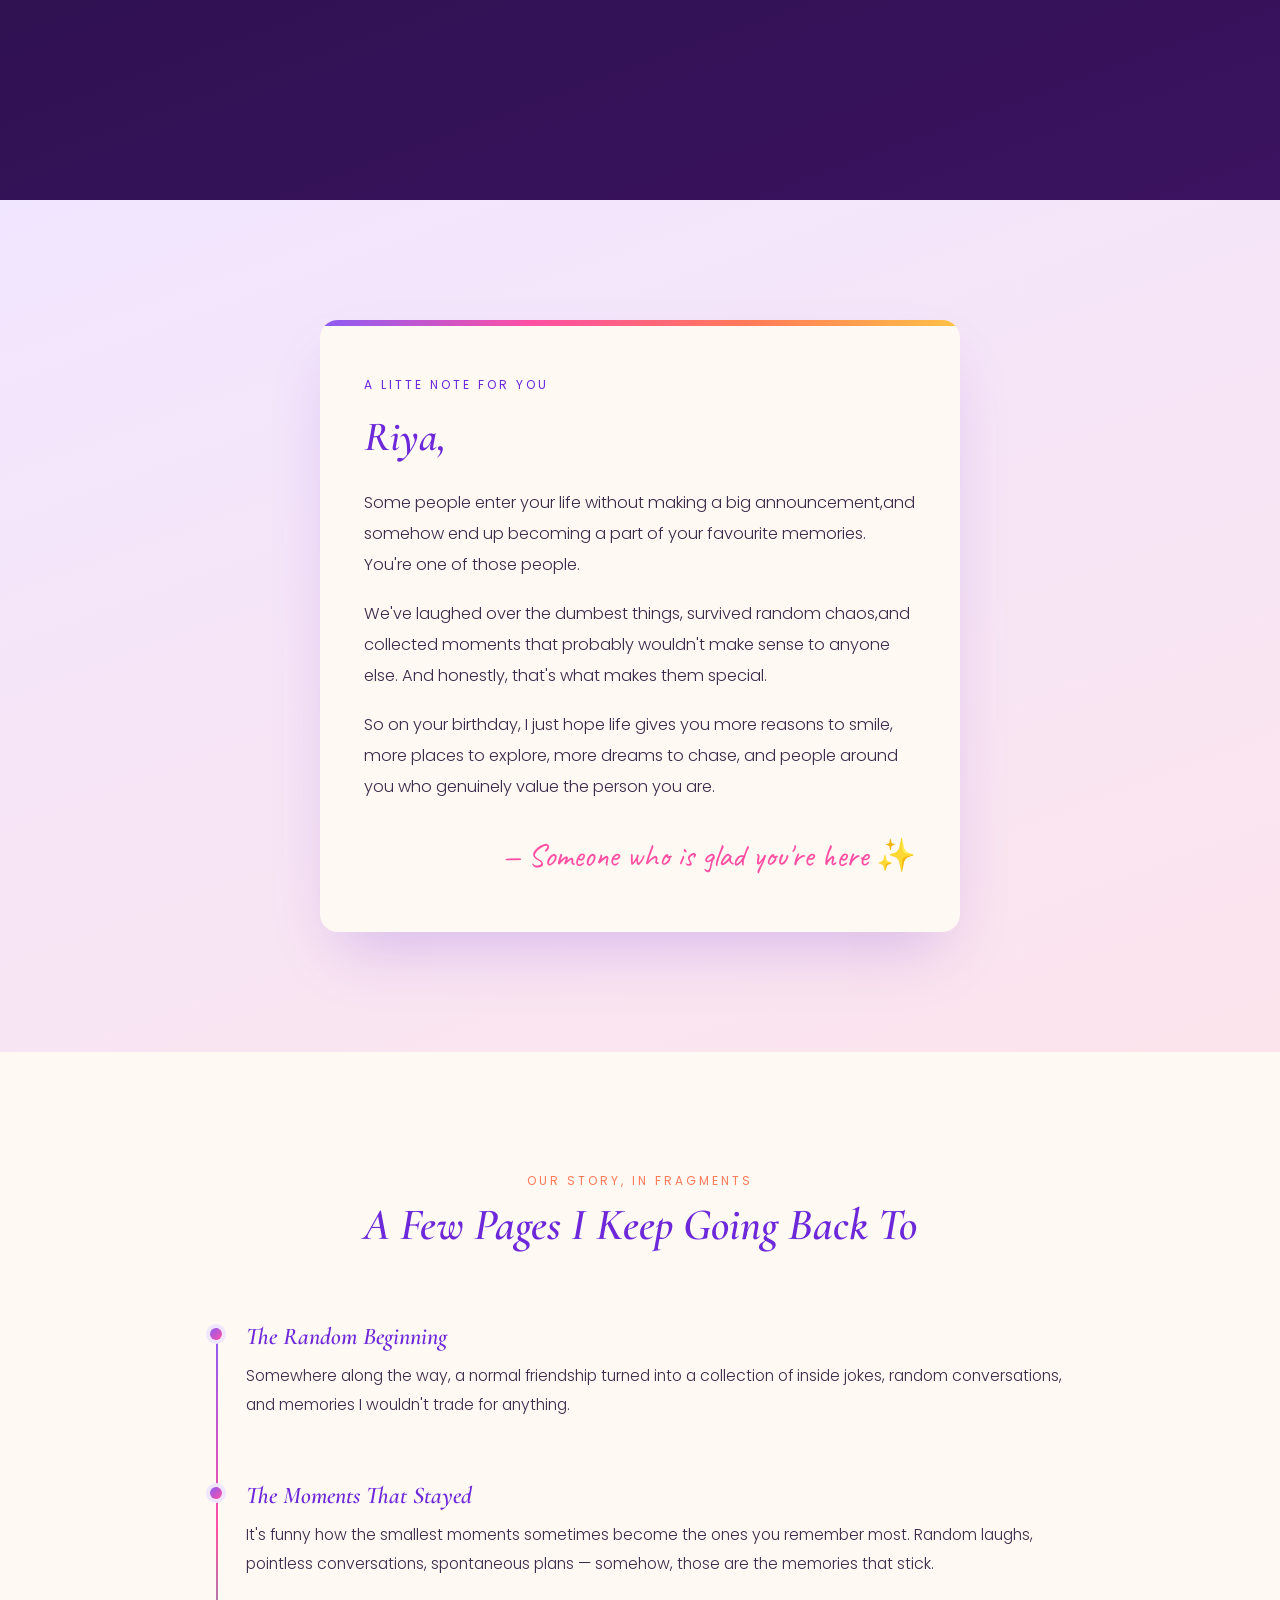
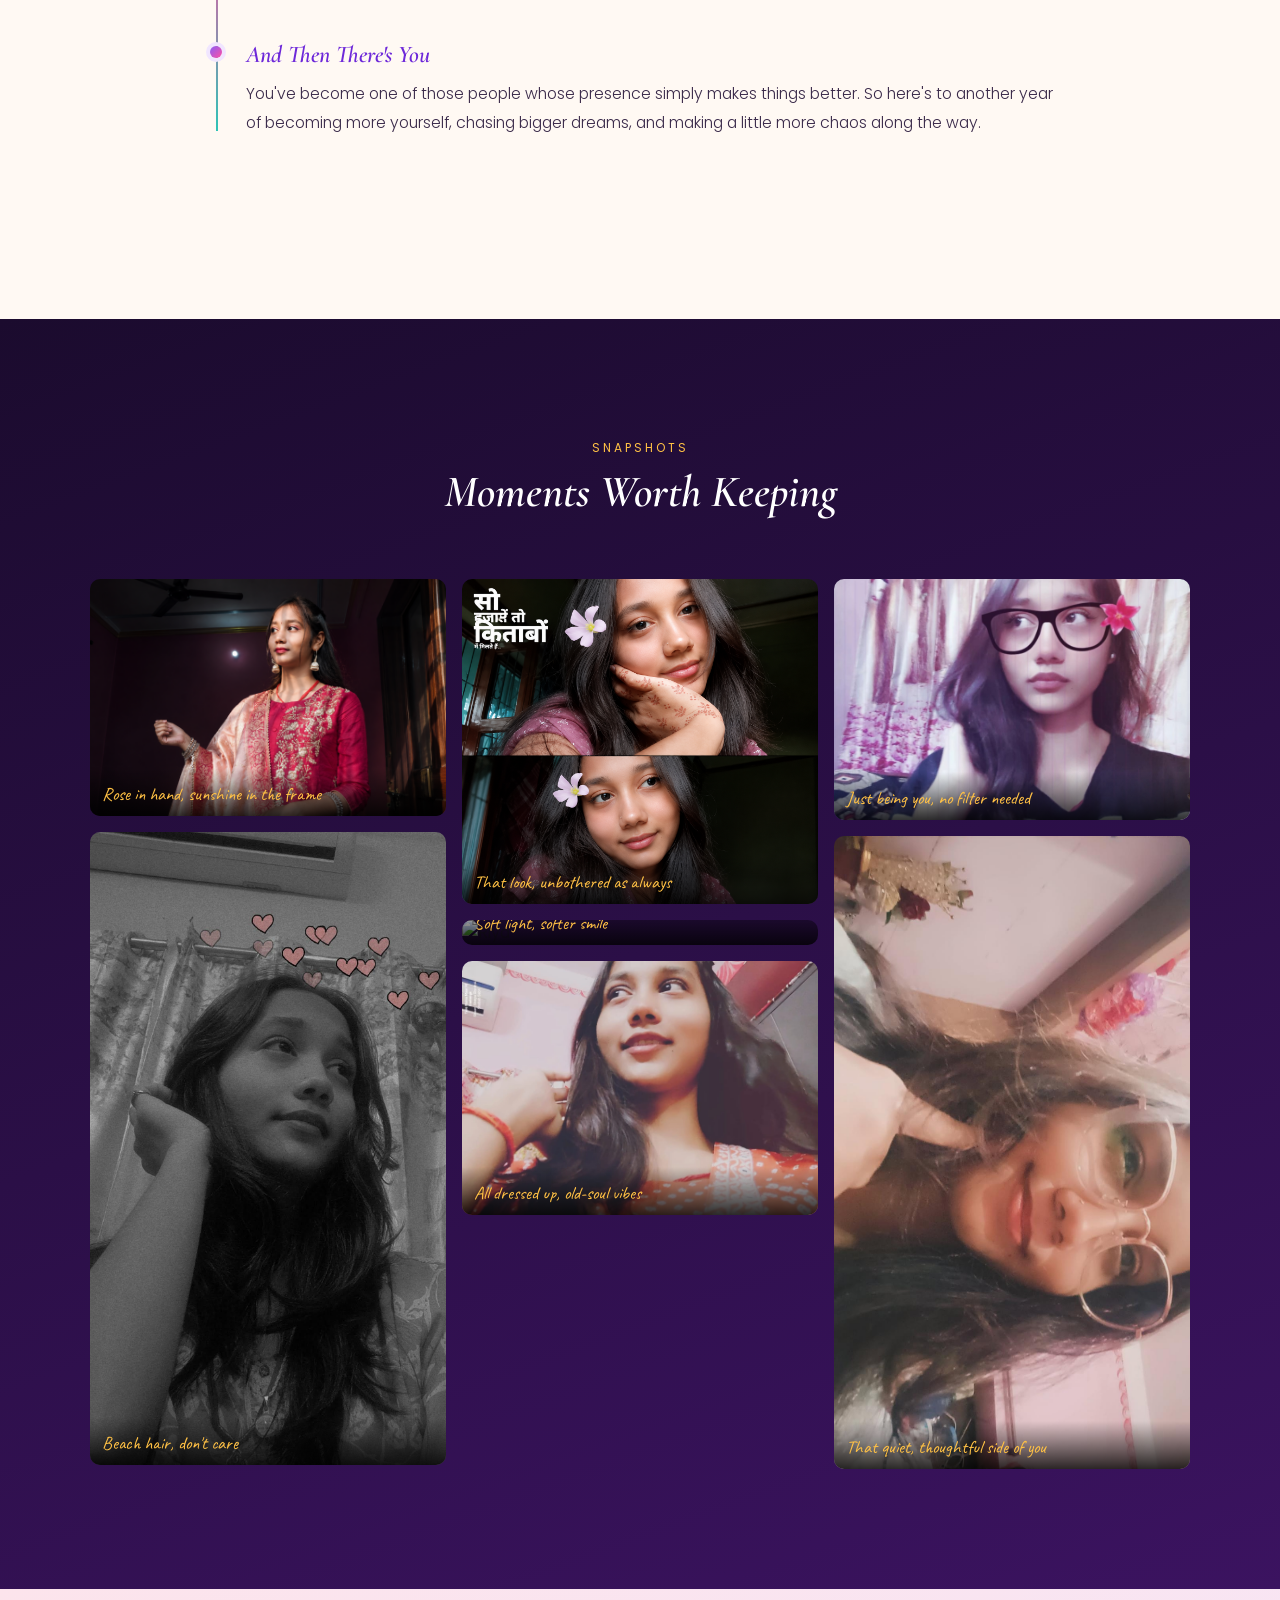
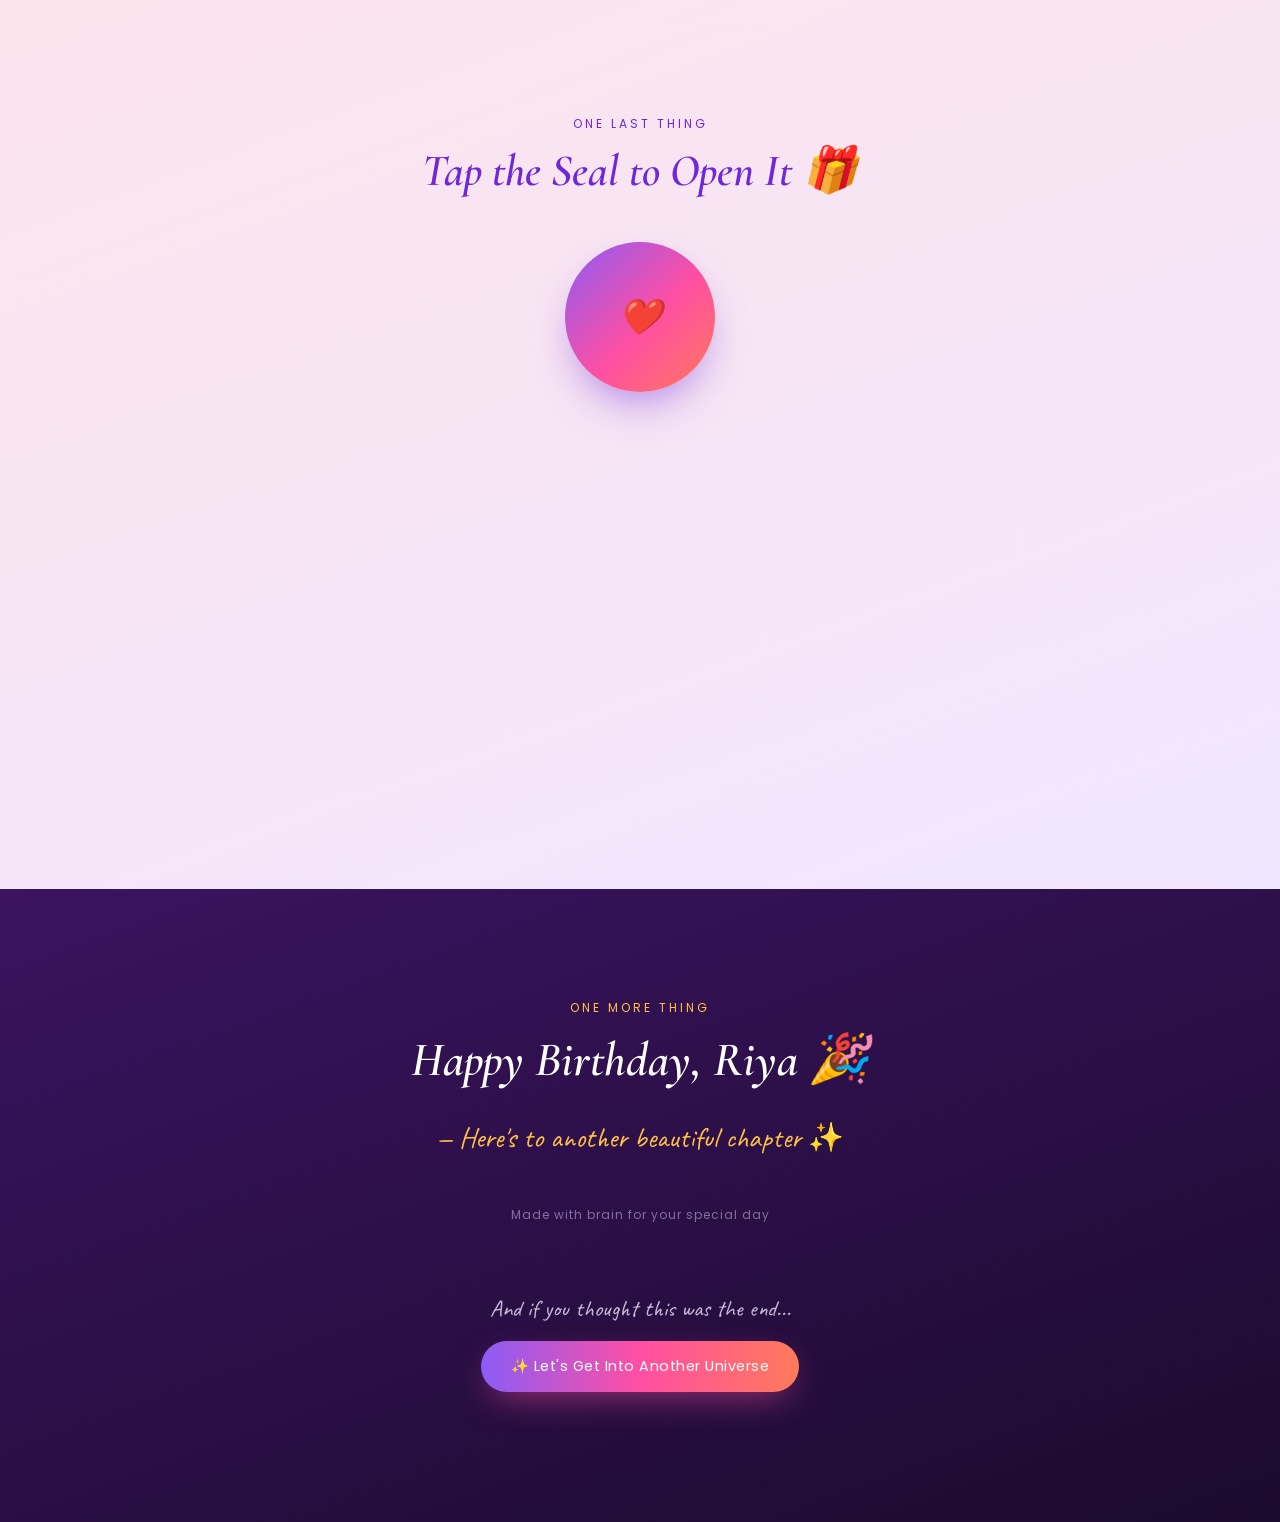
==== commit 889efb85: "Update index.html" ====
--- a/index.html
+++ b/index.html
@@ -429,10 +429,10 @@
     <figure><img src="photo1.png" alt="Riya"><figcaption>Rose in hand, sunshine in the frame</figcaption></figure>
     <figure><img src="photo6.jpeg" alt="Riya"><figcaption>Beach hair, don't care</figcaption></figure>
     <figure><img src="photo3.png" alt="Riya"><figcaption>That look, unbothered as always</figcaption></figure>
-    <figure><img src="photo4.jpeg" alt="Riya"><figcaption>Soft light, softer smile</figcaption></figure>
-    <figure><img src="photo5.jpg" alt="Riya"><figcaption>All dressed up, old-soul vibes</figcaption></figure>
-    <figure><img src="photo2.jpg" alt="Riya"><figcaption>Just being you, no filter needed</figcaption></figure>
-    <figure><img src="photo7.jpeg" alt="Riya"><figcaption>That quiet, thoughtful side of you</figcaption></figure>
+    <figure><img src=""photo2.jpg" alt="Riya"><figcaption>Soft light, softer smile</figcaption></figure>
+    <figure><img src="photo7.jpeg" alt="Riya"><figcaption>All dressed up, old-soul vibes</figcaption></figure>
+    <figure><img src="photo4.jpeg" alt="Riya"><figcaption>Just being you, no filter needed</figcaption></figure>
+    <figure><img src="photo5.jpg" alt="Riya"><figcaption>That quiet, thoughtful side of you</figcaption></figure>
   </div>
 </section>
 
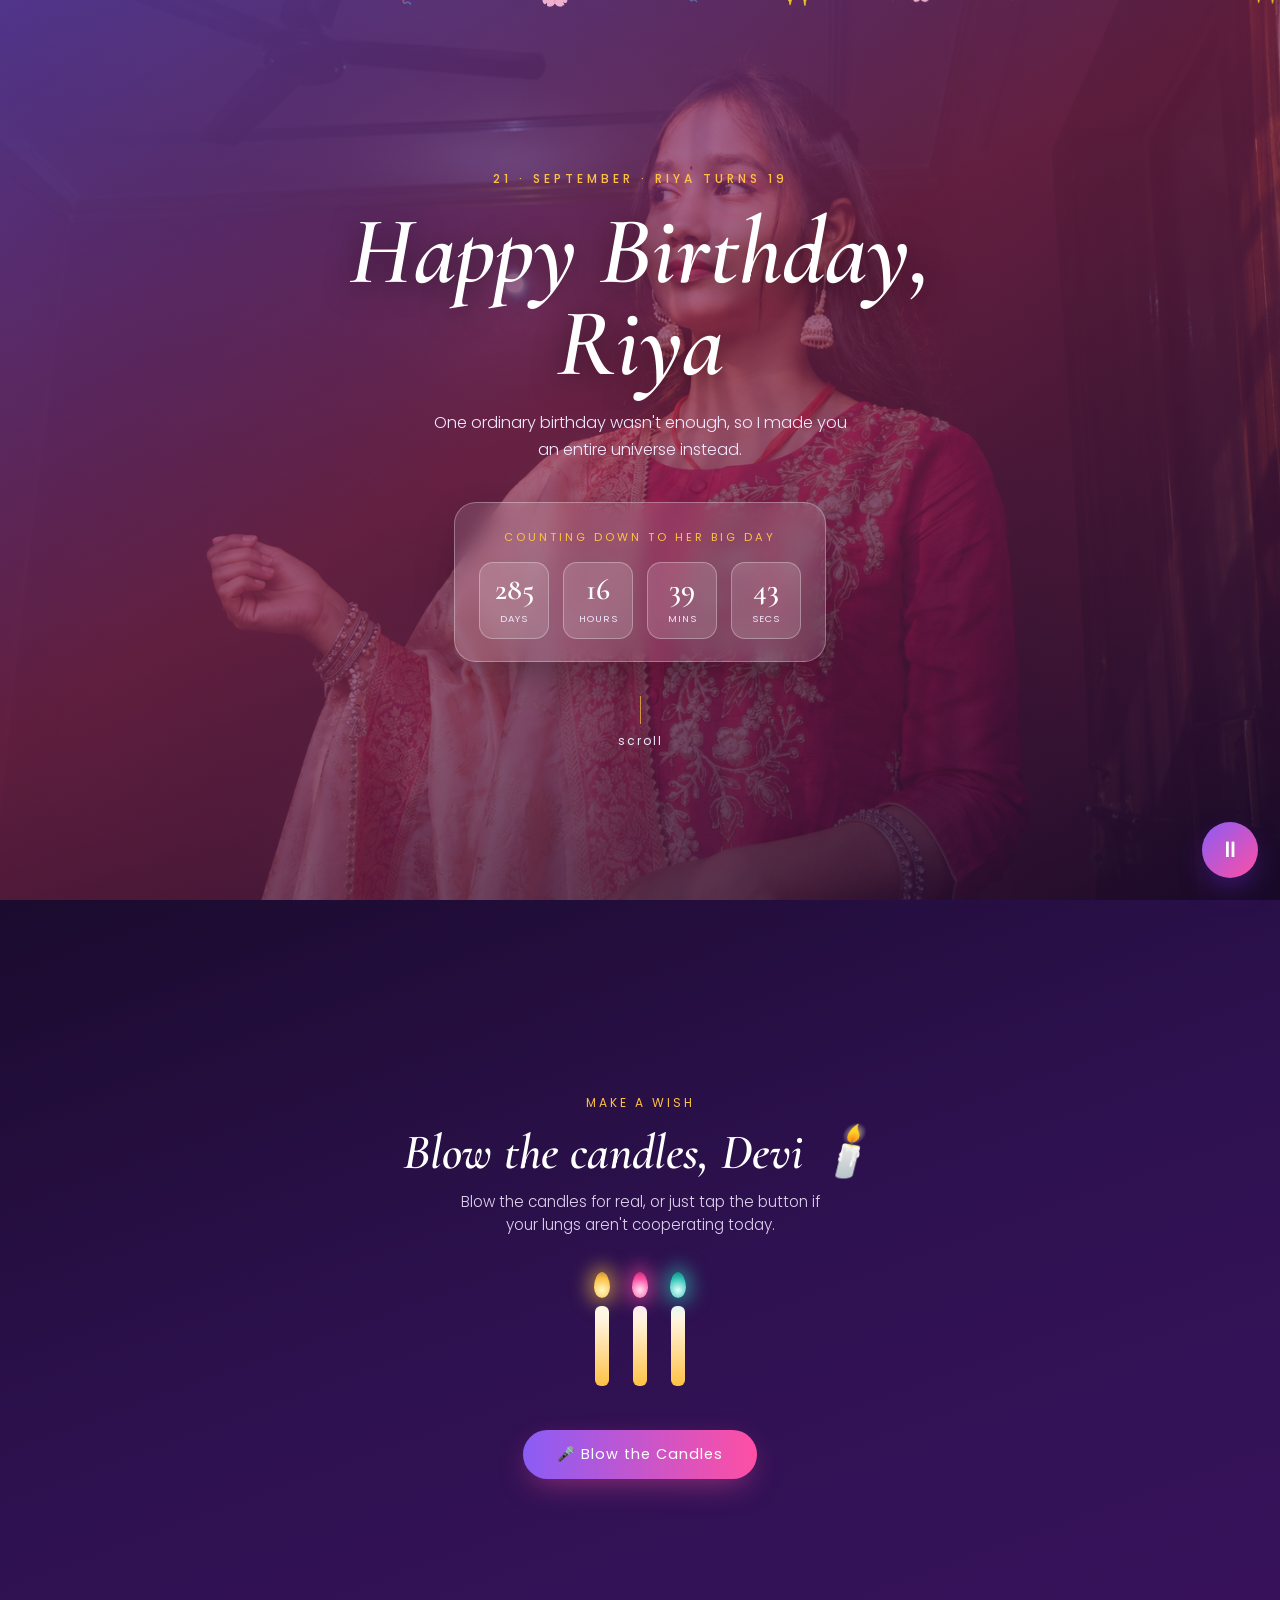
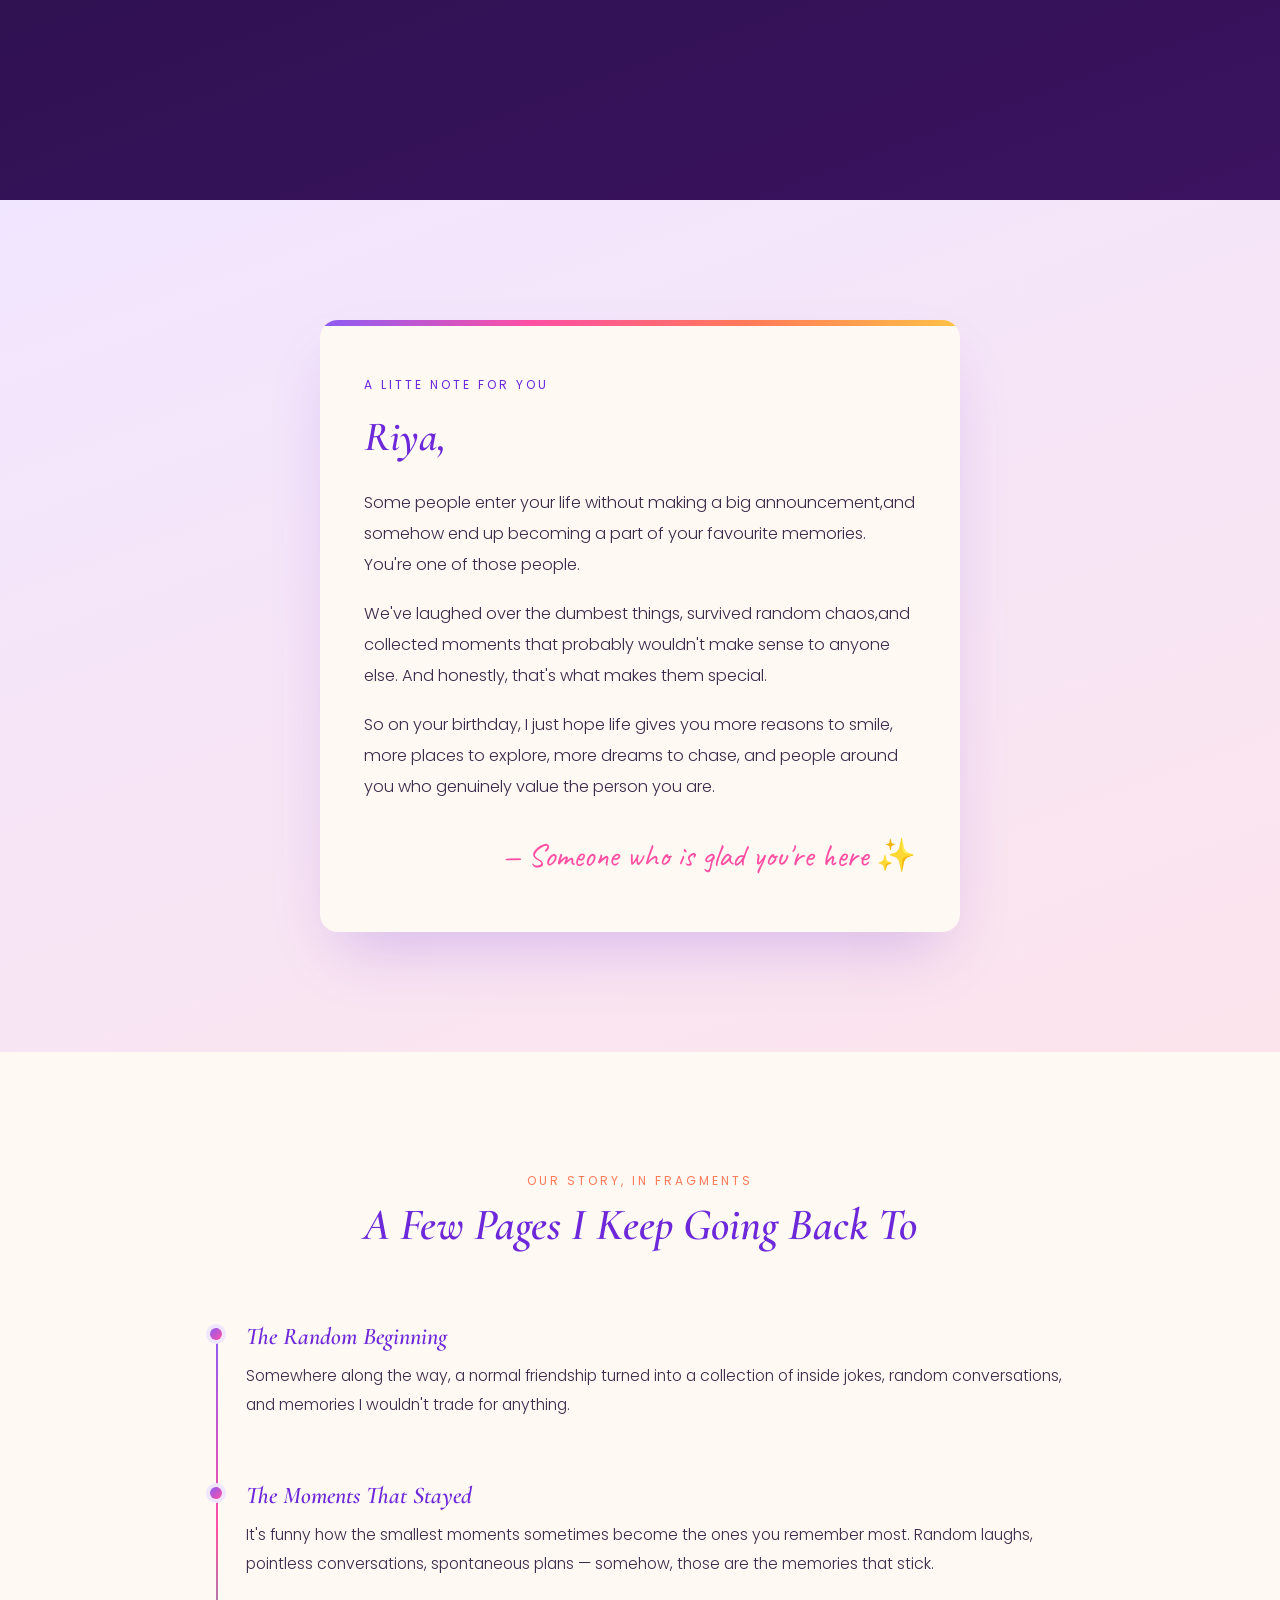
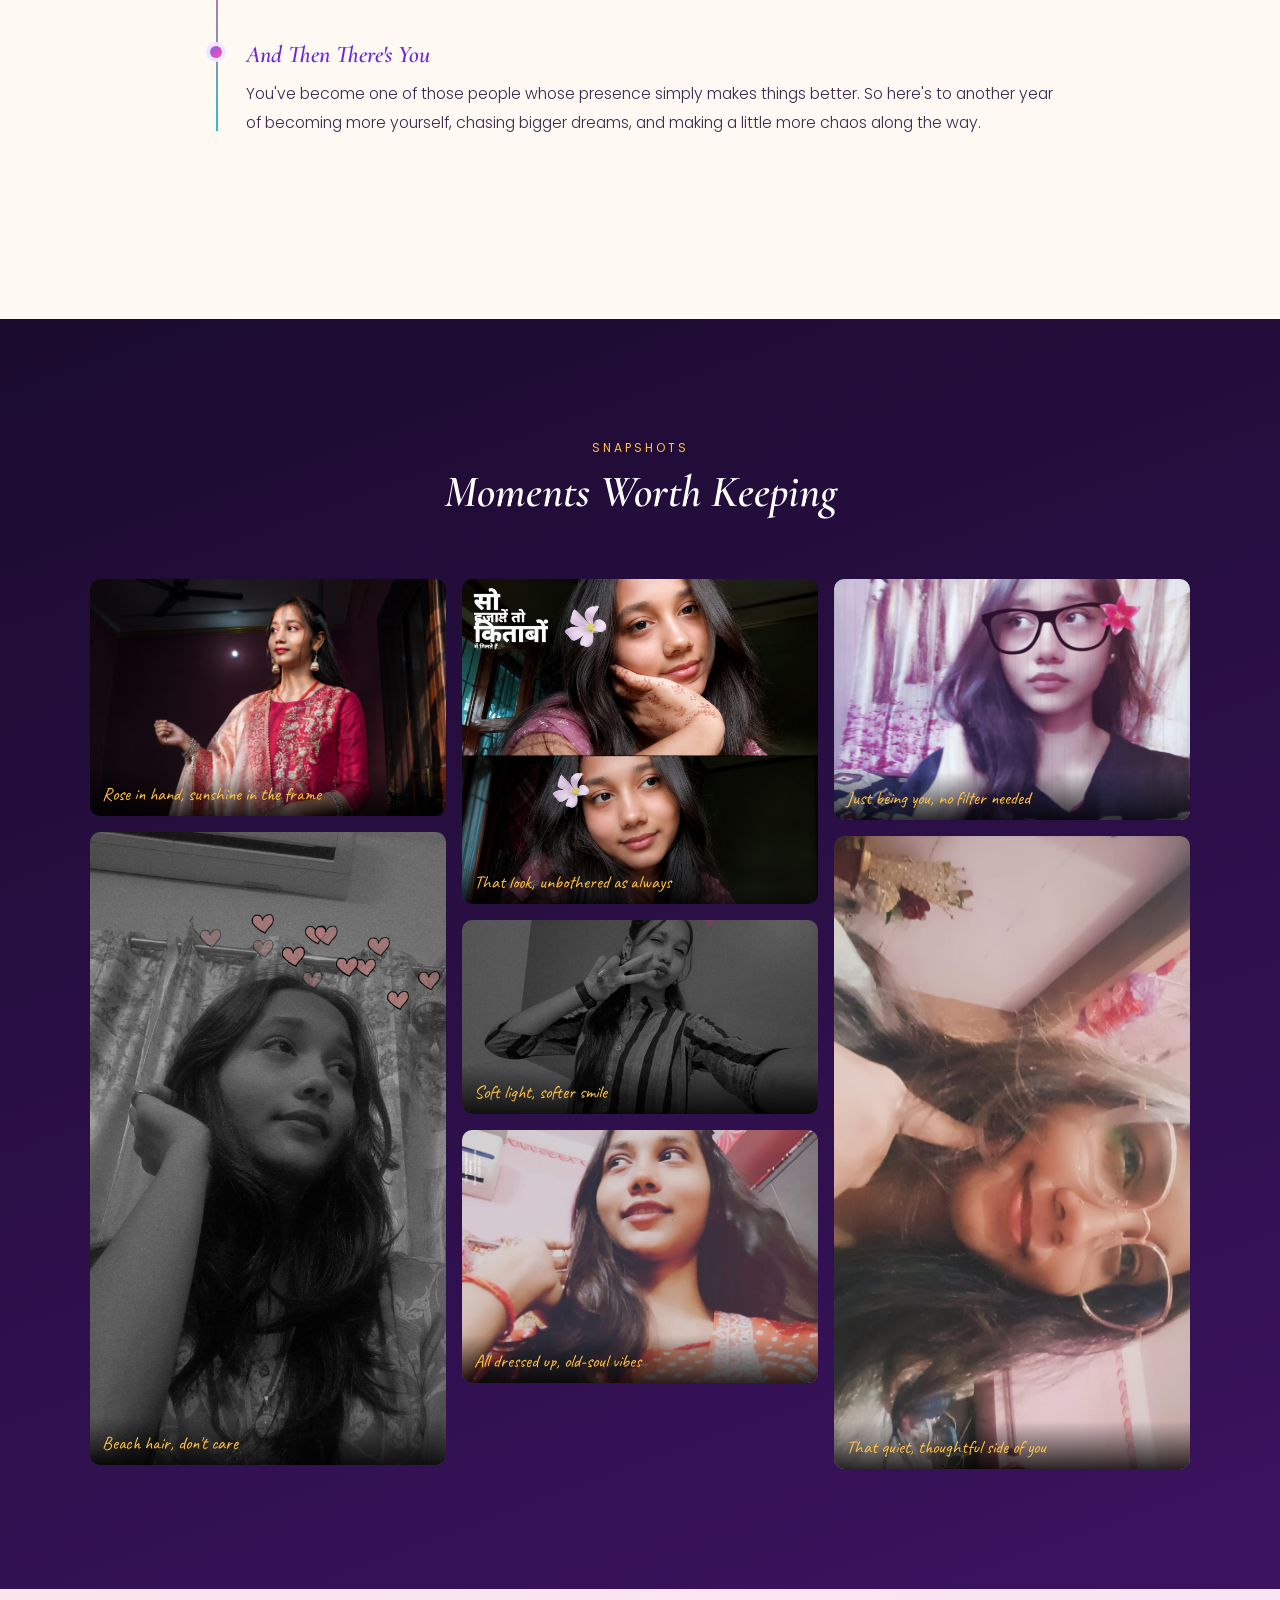
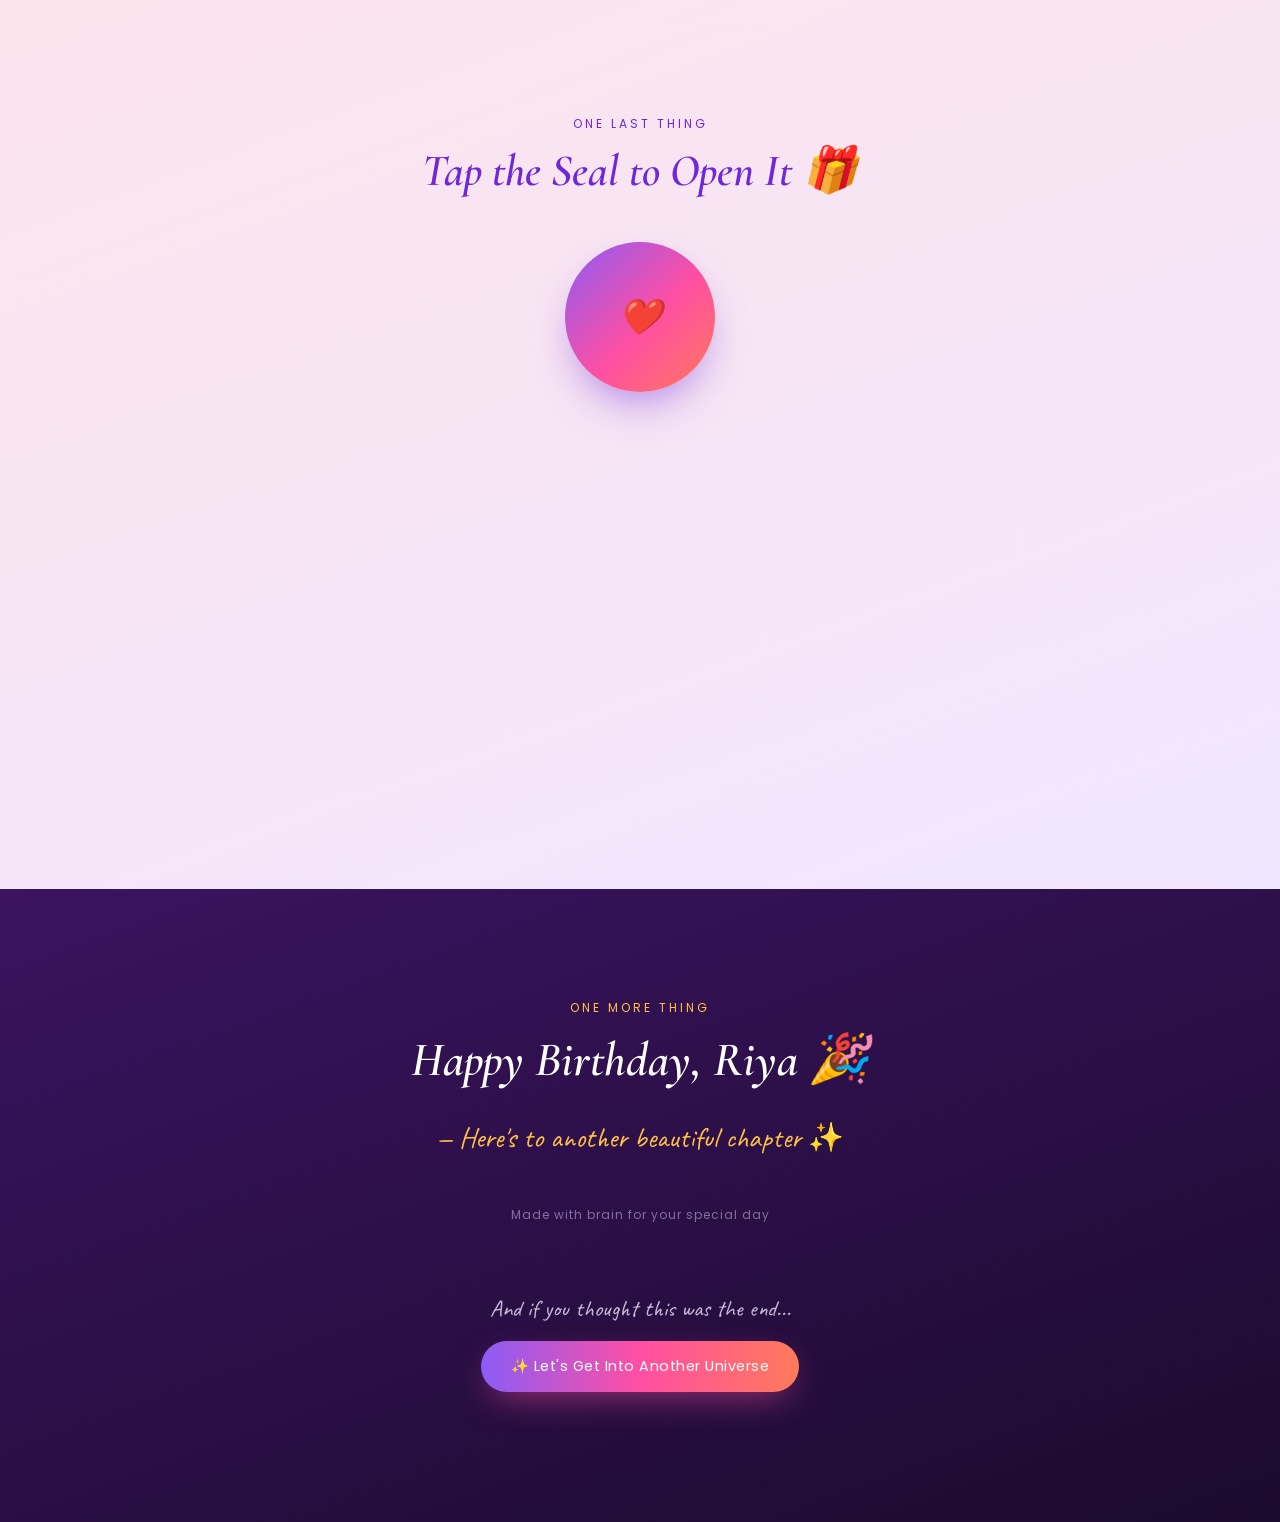
==== commit 042014d6: "Fix image source syntax in index.html" ====
--- a/index.html
+++ b/index.html
@@ -429,7 +429,7 @@
     <figure><img src="photo1.png" alt="Riya"><figcaption>Rose in hand, sunshine in the frame</figcaption></figure>
     <figure><img src="photo6.jpeg" alt="Riya"><figcaption>Beach hair, don't care</figcaption></figure>
     <figure><img src="photo3.png" alt="Riya"><figcaption>That look, unbothered as always</figcaption></figure>
-    <figure><img src=""photo2.jpg" alt="Riya"><figcaption>Soft light, softer smile</figcaption></figure>
+    <figure><img src="photo2.jpg" alt="Riya"><figcaption>Soft light, softer smile</figcaption></figure>
     <figure><img src="photo7.jpeg" alt="Riya"><figcaption>All dressed up, old-soul vibes</figcaption></figure>
     <figure><img src="photo4.jpeg" alt="Riya"><figcaption>Just being you, no filter needed</figcaption></figure>
     <figure><img src="photo5.jpg" alt="Riya"><figcaption>That quiet, thoughtful side of you</figcaption></figure>
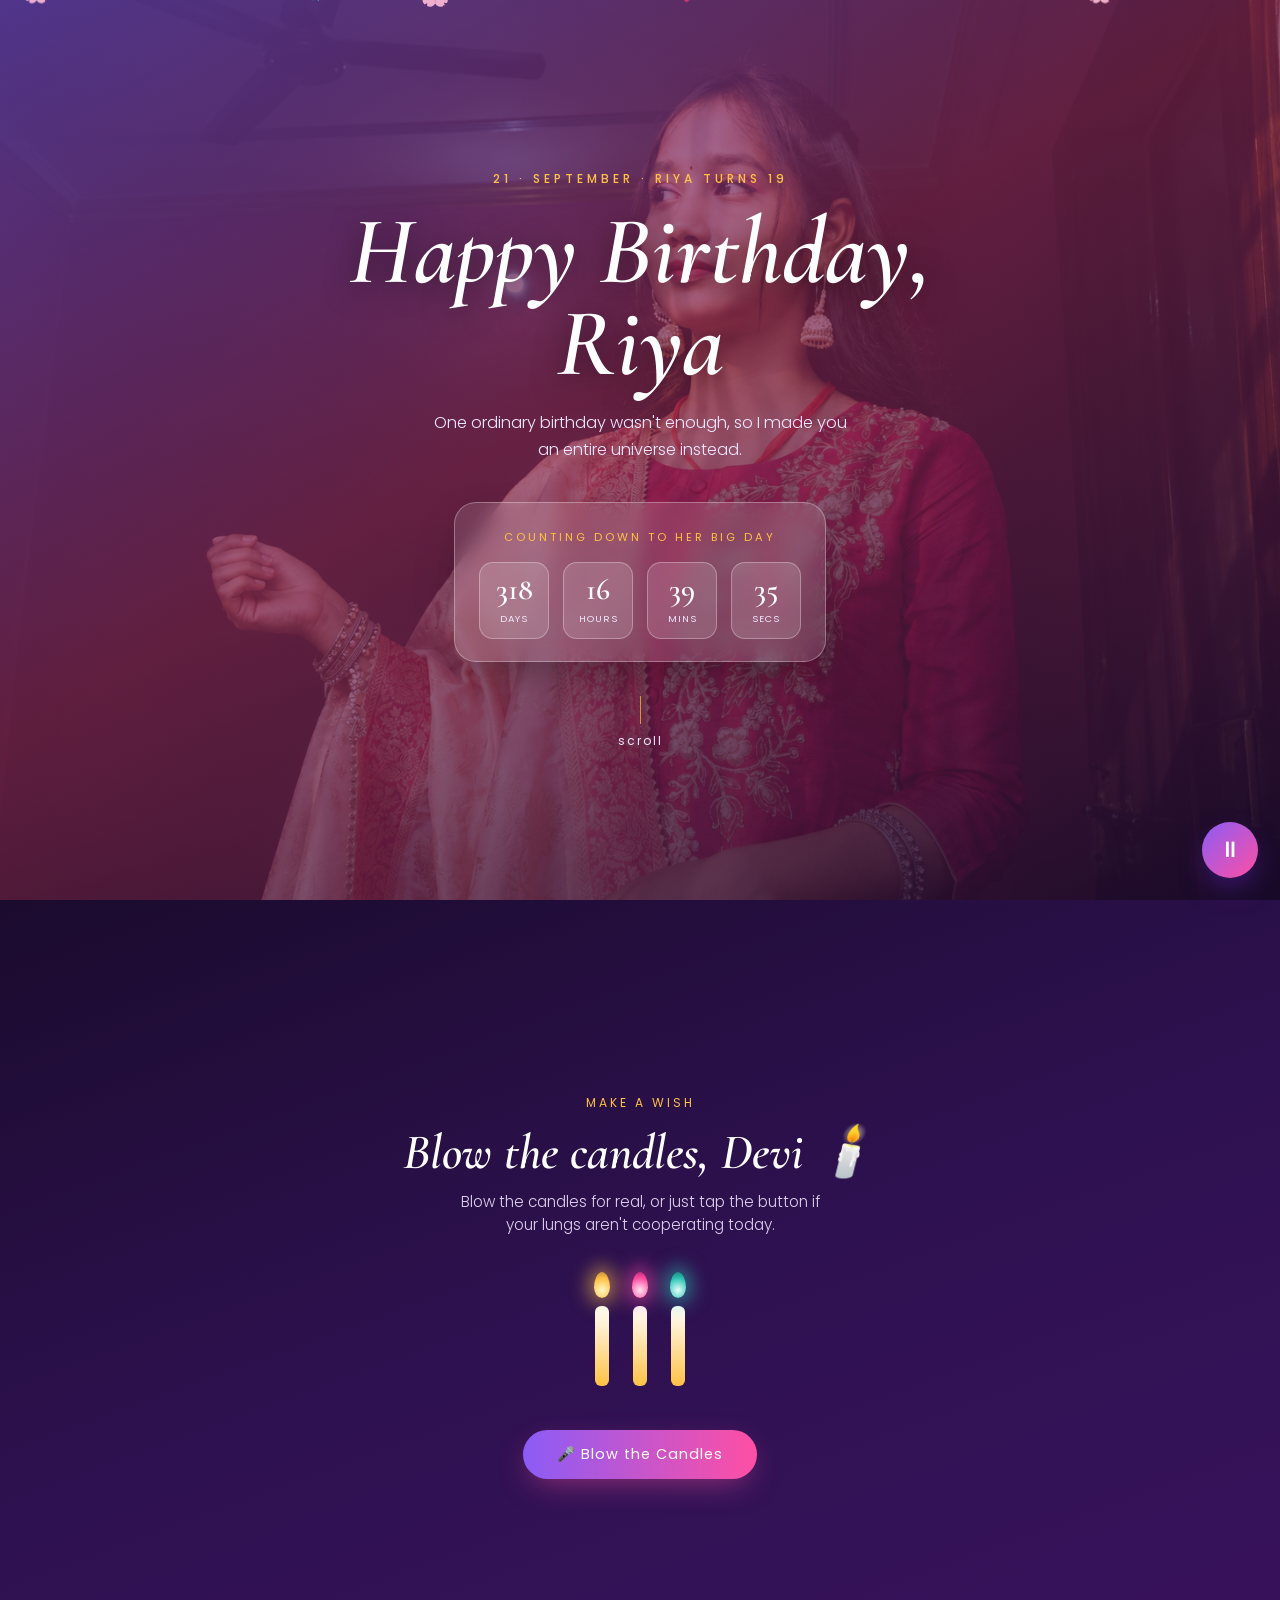
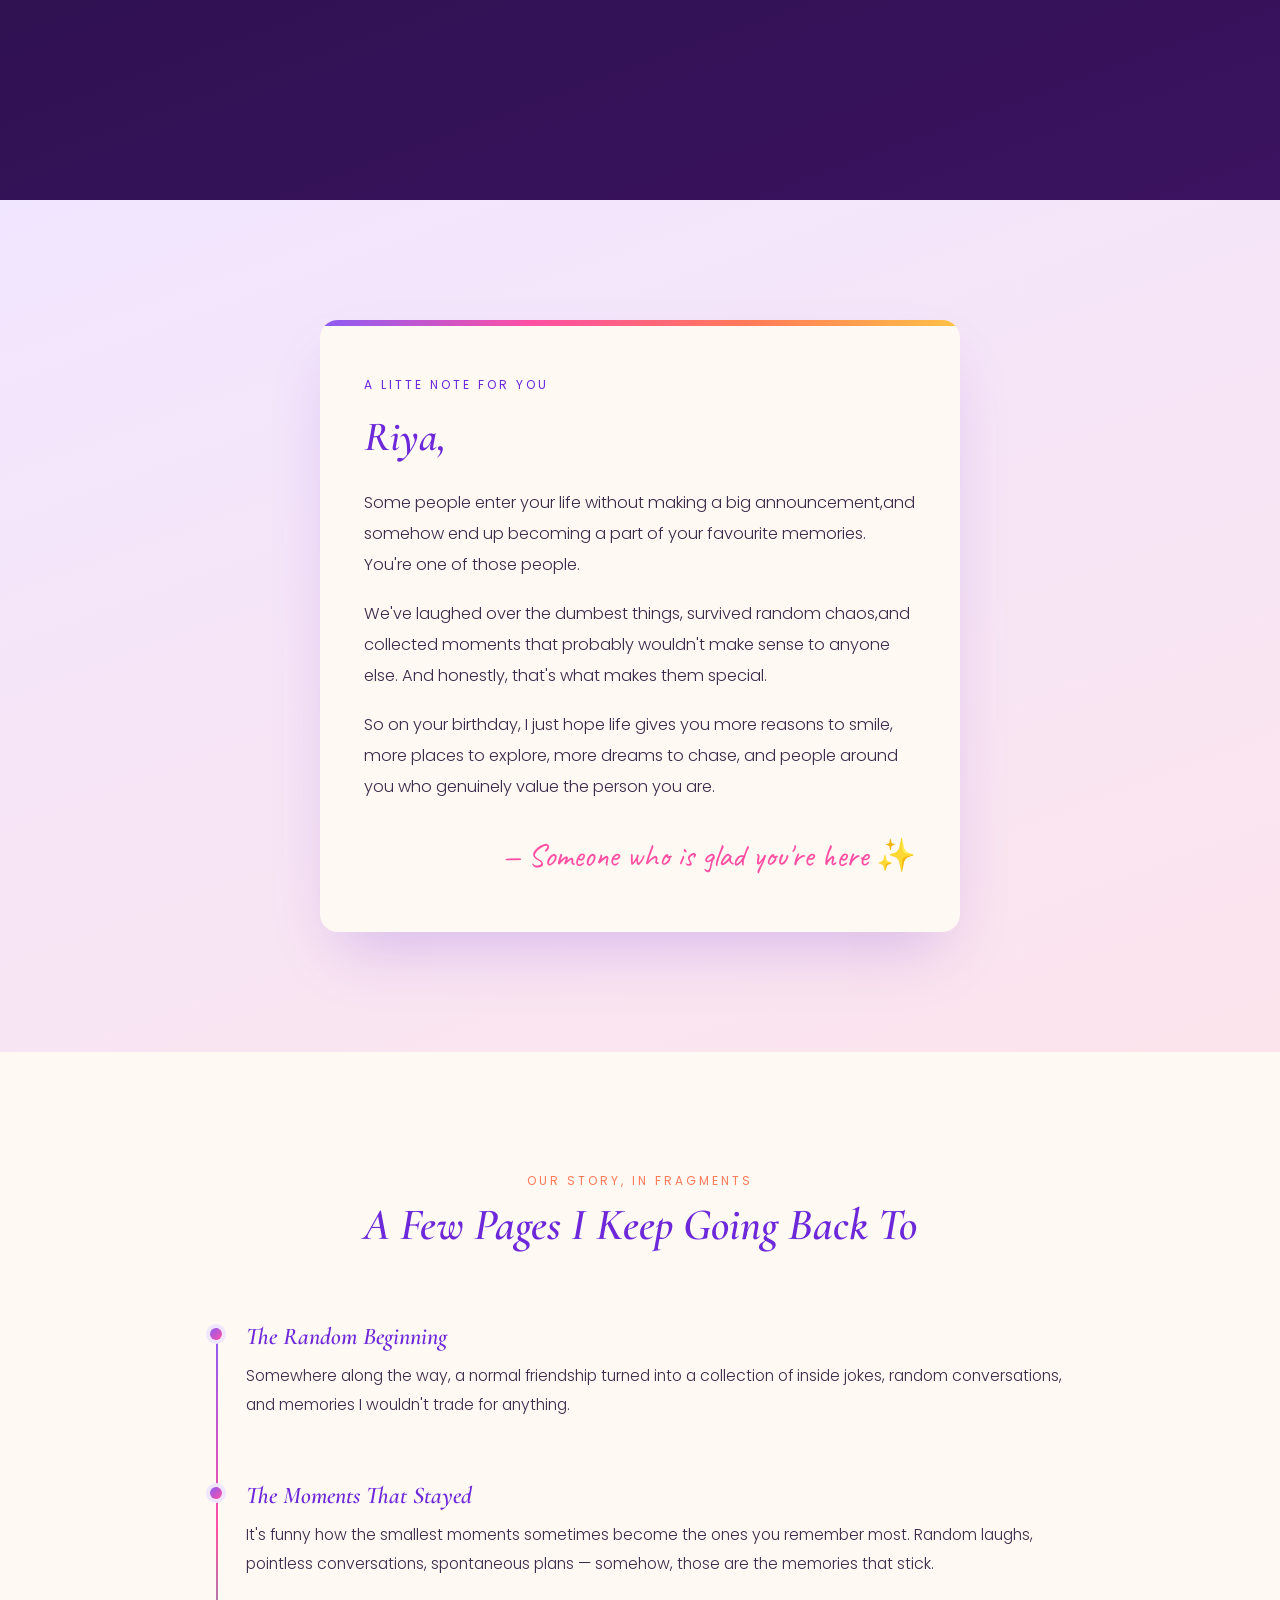
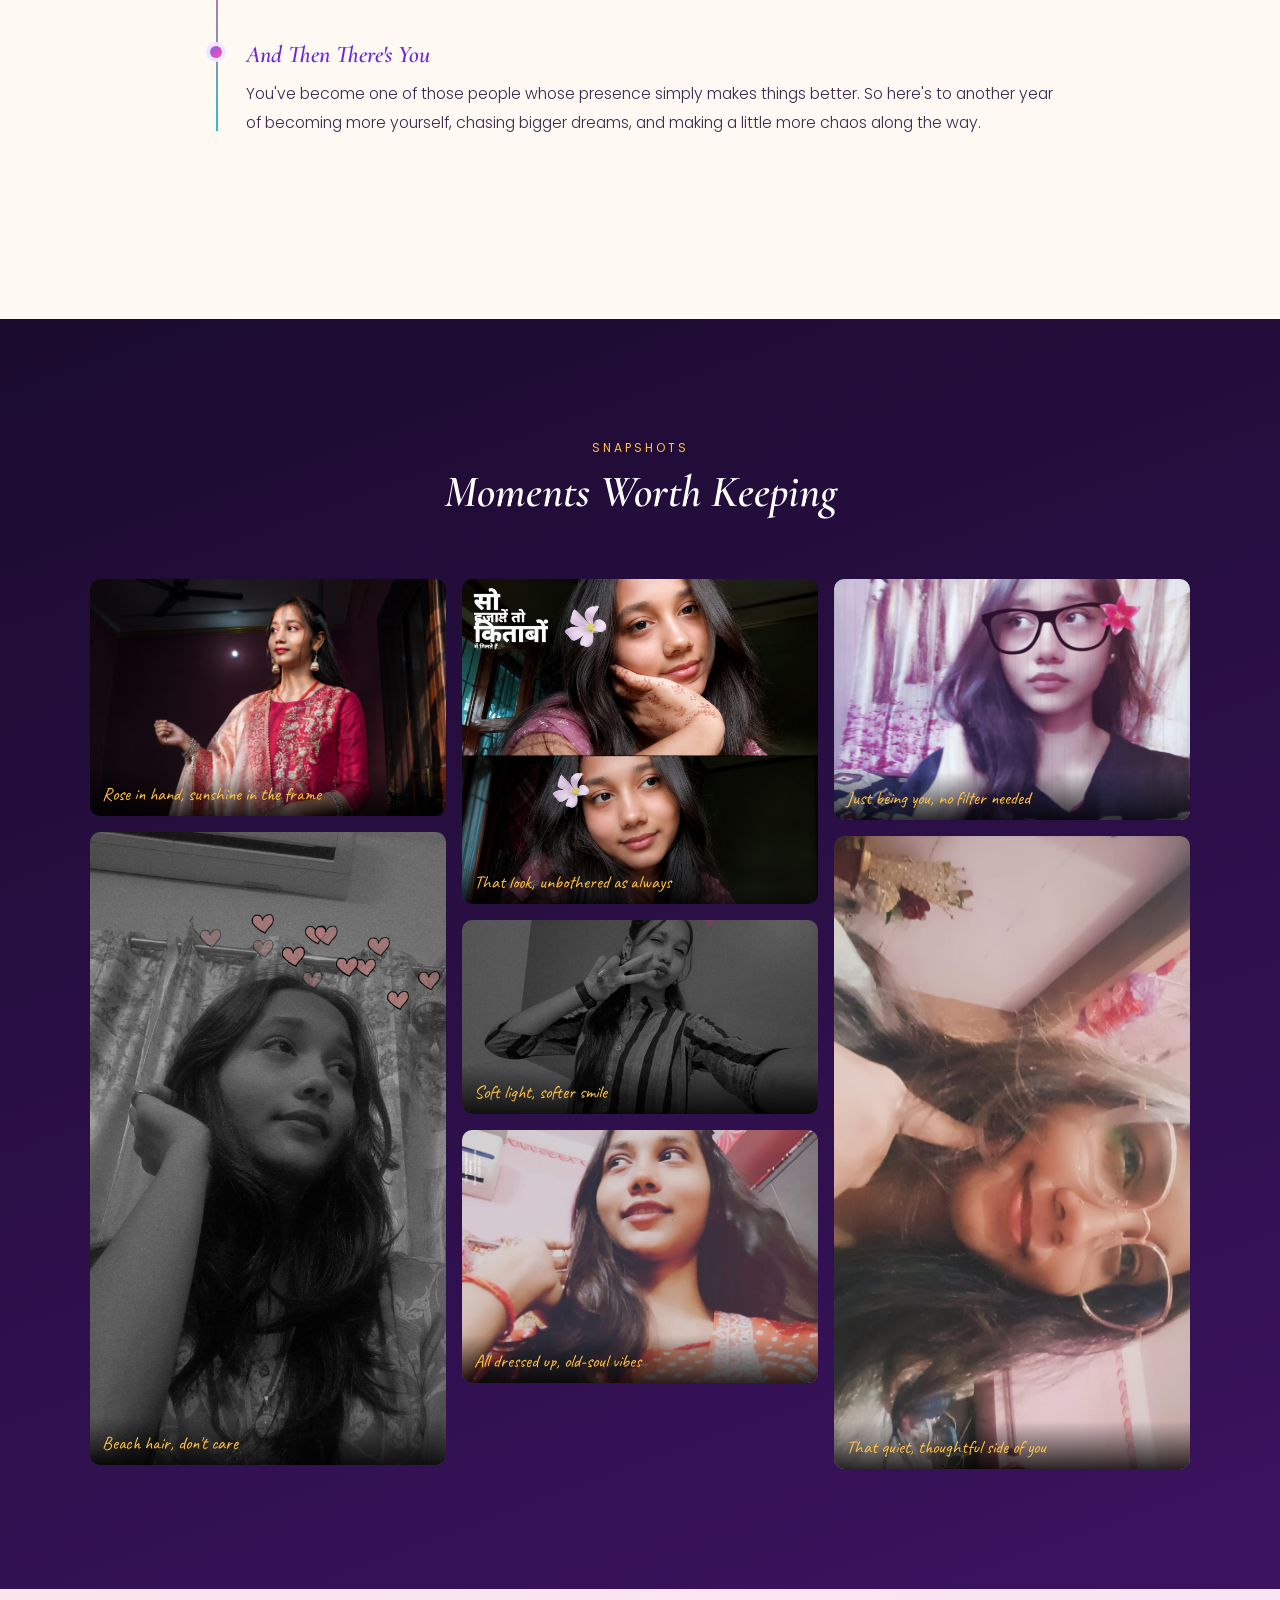
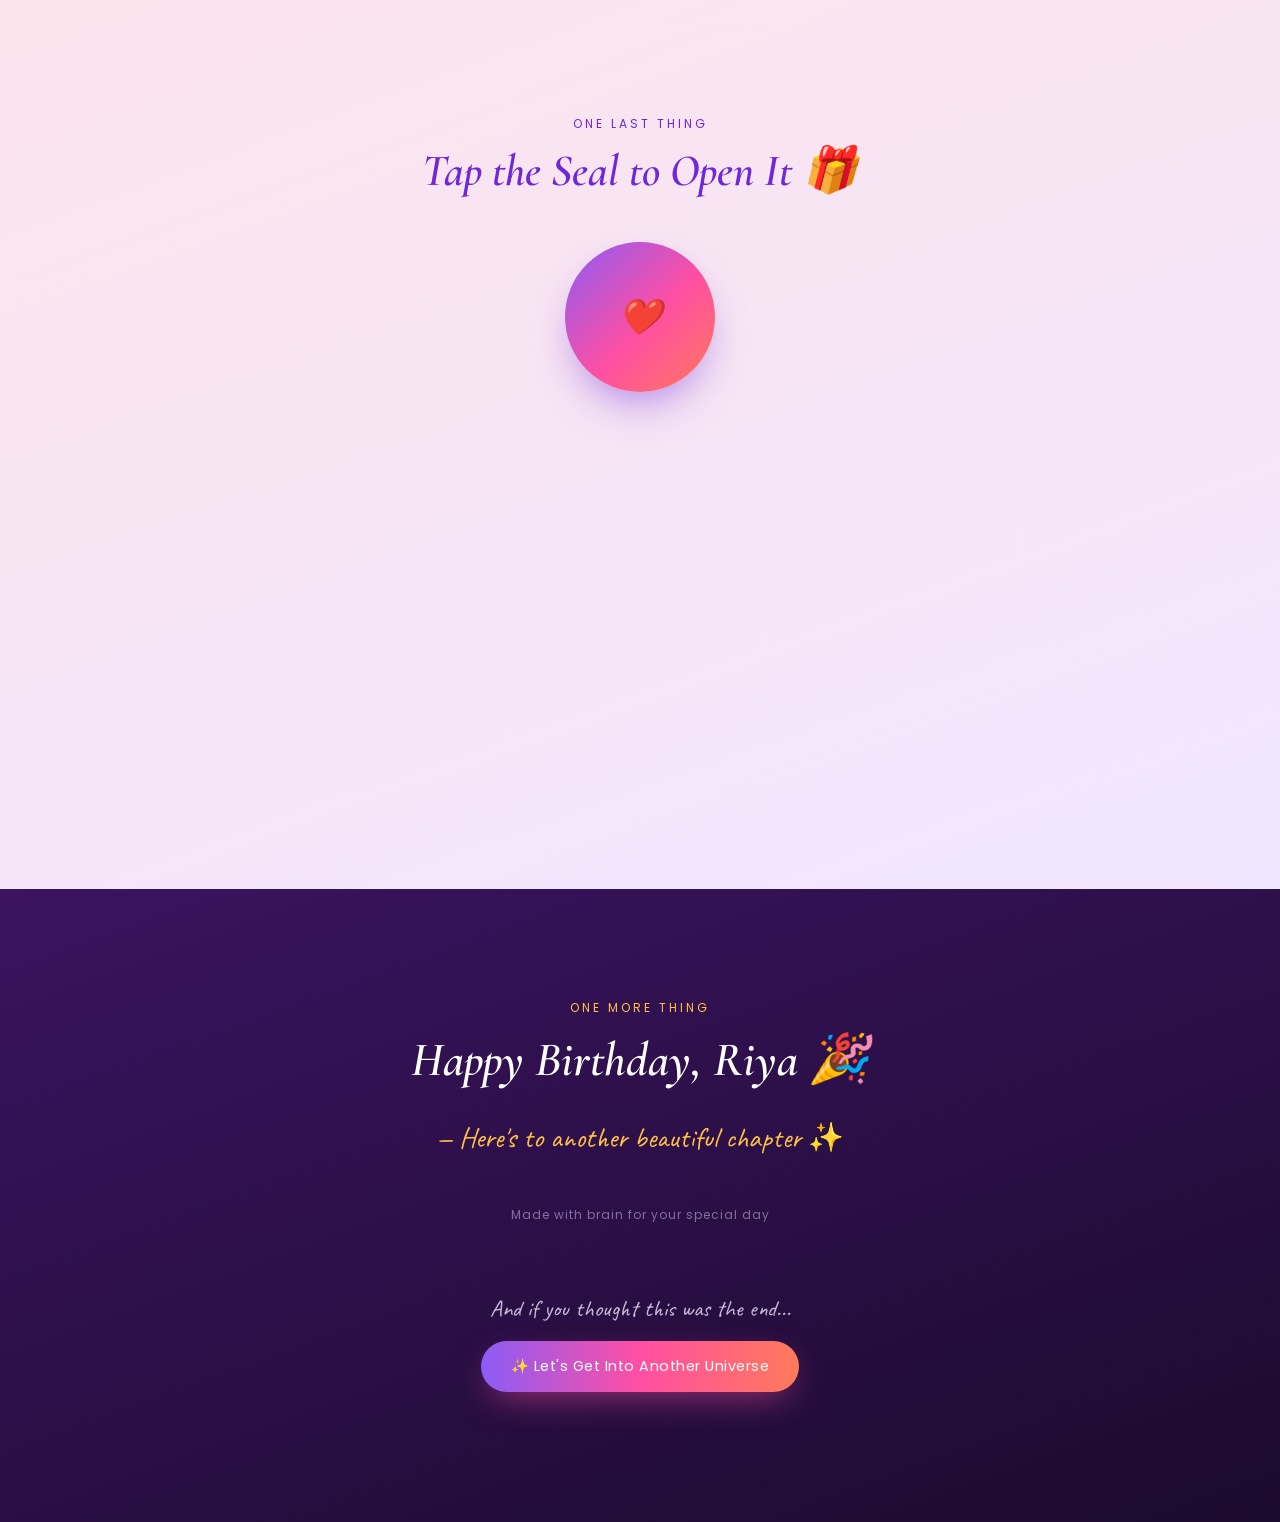
==== commit e49bac4f: "Update index.html" ====
--- a/index.html
+++ b/index.html
@@ -539,8 +539,8 @@
   // Decide: are we before her birthday this year, ON her birthday (all day), or after it (counting to next year)?
   function getCountdownPhase(now){
     const year = now.getFullYear();
-    const startOfBday = new Date(year, 7, 18, 0, 0, 0, 0);   // 18 aug, local midnight
-    const startOfNextDay = new Date(year, 7, 19, 0, 0, 0, 0); // 19 aug, local midnight
+    const startOfBday = new Date(year, 8, 21, 0, 0, 0, 0);   // 18 aug, local midnight
+    const startOfNextDay = new Date(year, 8, 22, 0, 0, 0, 0); // 19 aug, local midnight
 
     if(now < startOfBday){
       return { phase:'before', target: startOfBday };
@@ -549,7 +549,7 @@
       return { phase:'today' };
     }
     // already past this year's birthday -> fresh countdown to next year's
-    const nextBday = new Date(year + 1, 8, 18, 0, 0, 0, 0);
+    const nextBday = new Date(year + 1, 9, 21, 0, 0, 0, 0);
     return { phase:'before', target: nextBday };
   }
 
